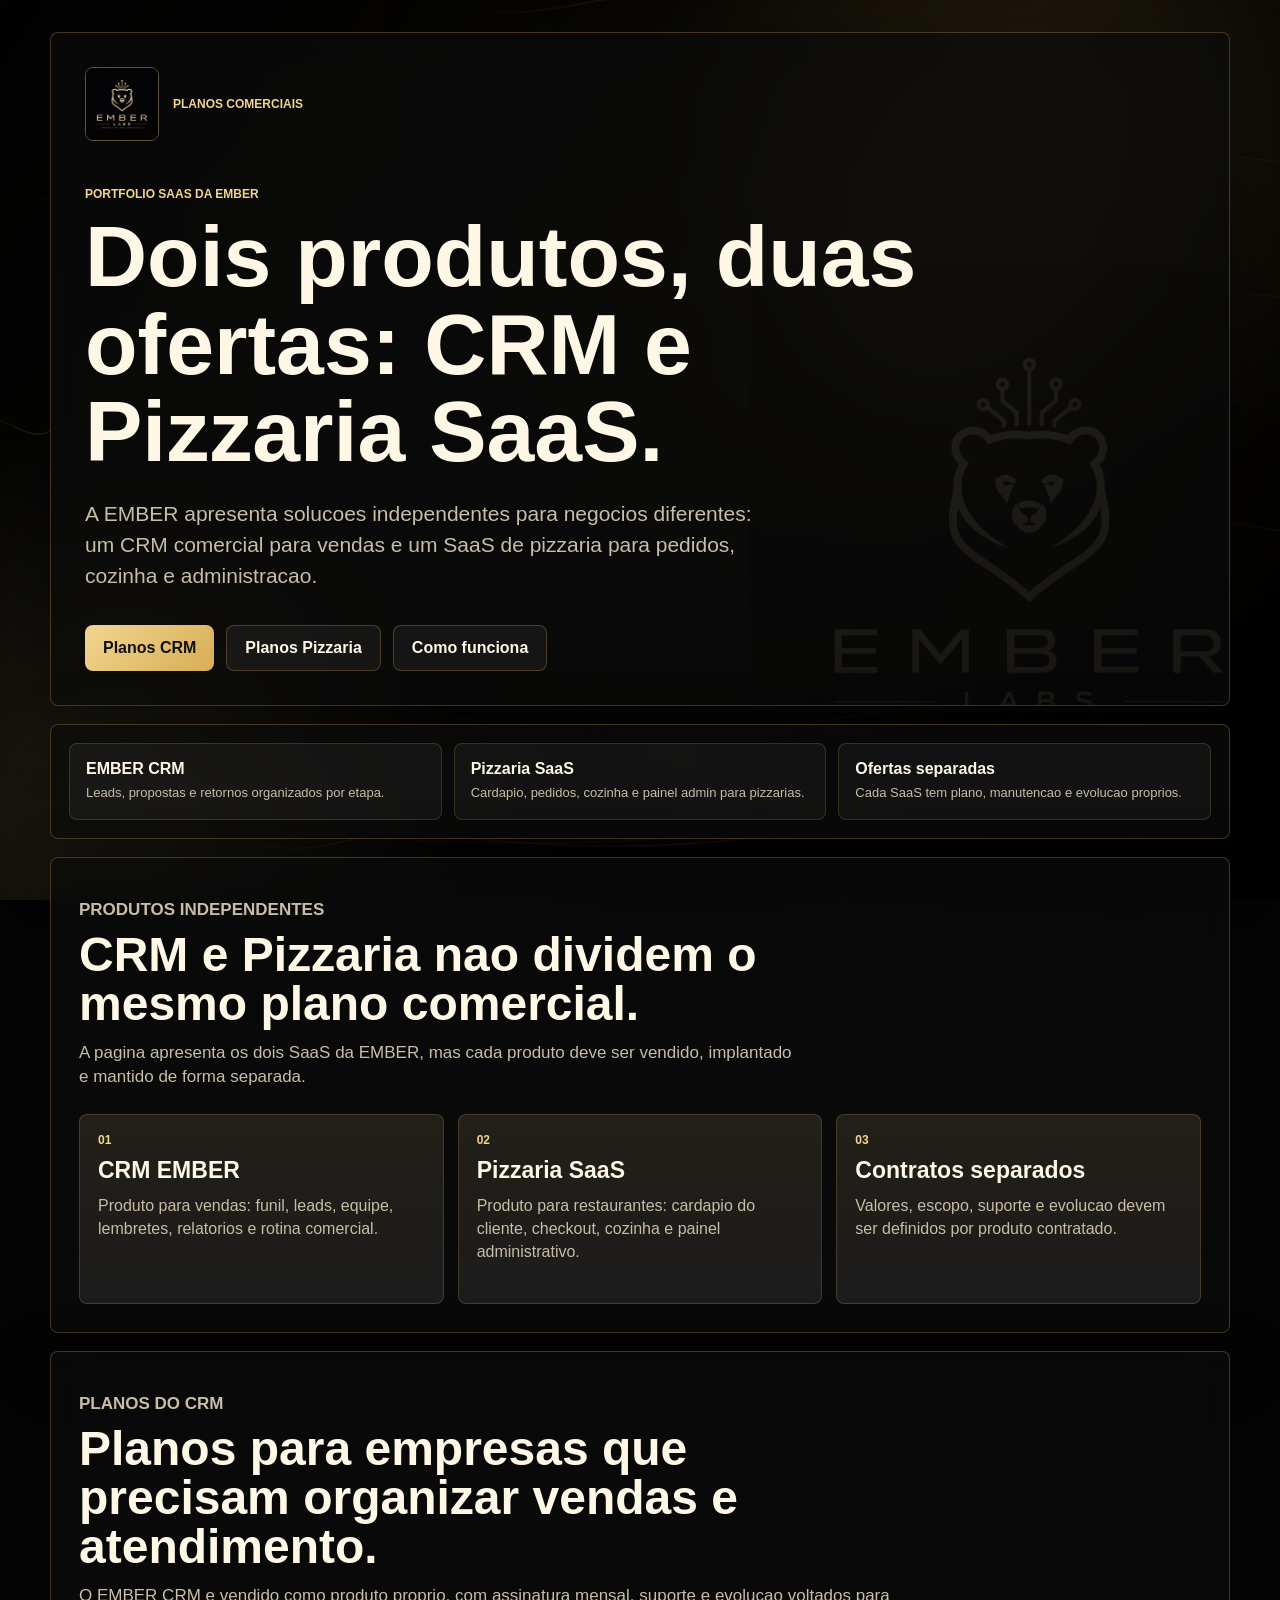
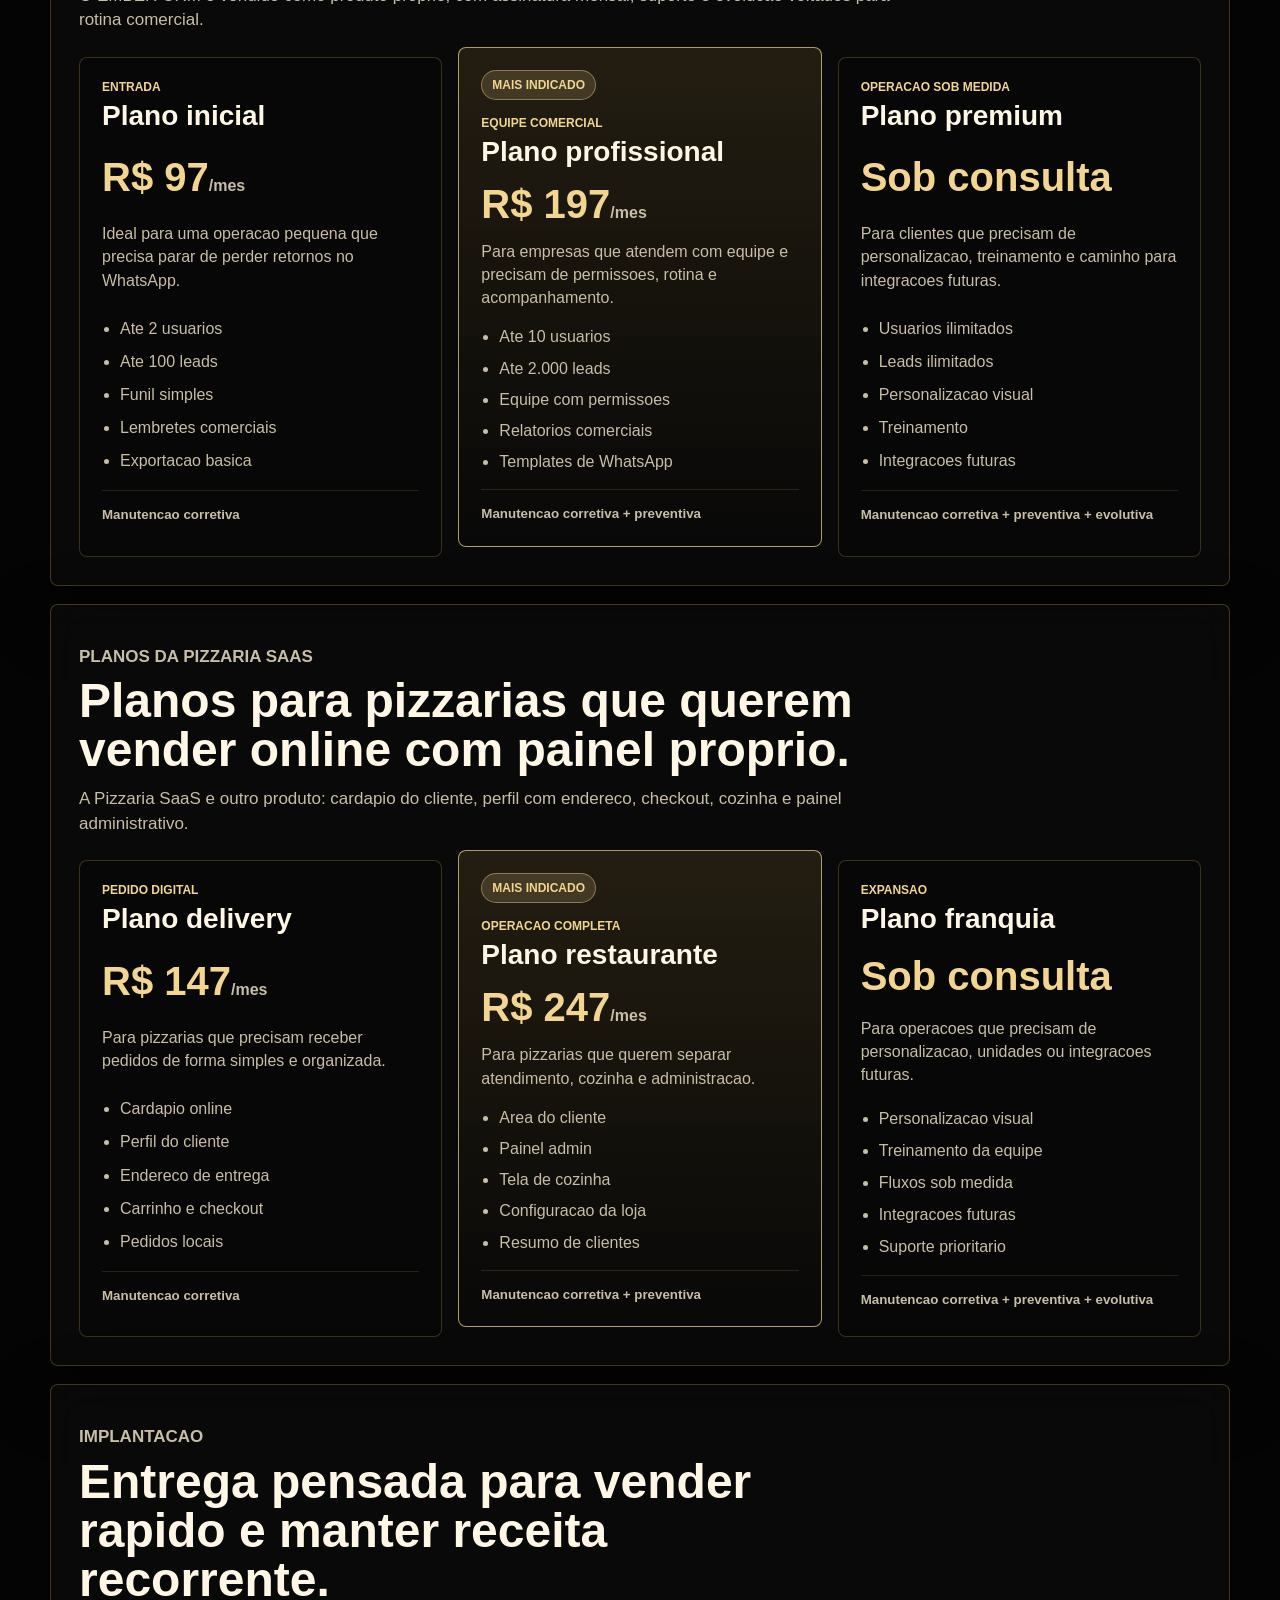
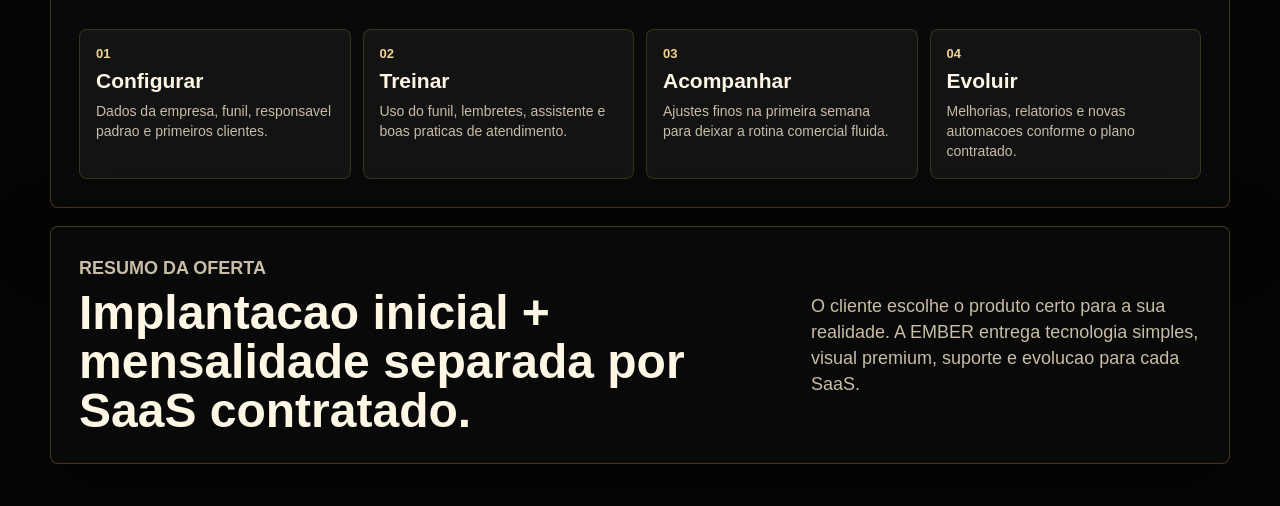
==== planos-comerciais-site/index.html @ 0252751b "Separa planos do CRM e da pizzaria" ====
<!doctype html>
<html lang="pt-BR">

<head>
    <meta charset="utf-8">
    <meta name="viewport" content="width=device-width, initial-scale=1">
    <title>Planos Comerciais | EMBER SaaS</title>
    <link rel="stylesheet" href="css/style.css">
</head>

<body>
    <canvas id="waterCanvas" aria-hidden="true"></canvas>
    <div class="gold-vignette" aria-hidden="true"></div>

    <main class="page-shell">
        <header class="hero">
            <div class="brand-block">
                <img src="assets/ember-labs.png" alt="EMBER Labs" class="brand-logo">
                <span>Planos comerciais</span>
            </div>
            <div class="hero-copy">
                <p class="eyebrow">Portfolio SaaS da EMBER</p>
                <h1>Dois produtos, duas ofertas: CRM e Pizzaria SaaS.</h1>
                <p class="hero-text">A EMBER apresenta solucoes independentes para negocios diferentes: um CRM comercial para vendas e um SaaS de pizzaria para pedidos, cozinha e administracao.</p>
            </div>
            <div class="hero-actions">
                <a href="#planos" class="primary-action">Planos CRM</a>
                <a href="#pizzaria" class="secondary-action">Planos Pizzaria</a>
                <a href="#implantacao" class="secondary-action">Como funciona</a>
            </div>
        </header>

        <section class="value-strip" aria-label="Beneficios principais">
            <div>
                <strong>EMBER CRM</strong>
                <span>Leads, propostas e retornos organizados por etapa.</span>
            </div>
            <div>
                <strong>Pizzaria SaaS</strong>
                <span>Cardapio, pedidos, cozinha e painel admin para pizzarias.</span>
            </div>
            <div>
                <strong>Ofertas separadas</strong>
                <span>Cada SaaS tem plano, manutencao e evolucao proprios.</span>
            </div>
        </section>

        <section class="modules-section" aria-label="Modulos inclusos">
            <div class="section-head compact">
                <p class="eyebrow">Produtos independentes</p>
                <h2>CRM e Pizzaria nao dividem o mesmo plano comercial.</h2>
                <p>A pagina apresenta os dois SaaS da EMBER, mas cada produto deve ser vendido, implantado e mantido de forma separada.</p>
            </div>
            <div class="modules-grid">
                <article>
                    <span>01</span>
                    <strong>CRM EMBER</strong>
                    <p>Produto para vendas: funil, leads, equipe, lembretes, relatorios e rotina comercial.</p>
                </article>
                <article>
                    <span>02</span>
                    <strong>Pizzaria SaaS</strong>
                    <p>Produto para restaurantes: cardapio do cliente, checkout, cozinha e painel administrativo.</p>
                </article>
                <article>
                    <span>03</span>
                    <strong>Contratos separados</strong>
                    <p>Valores, escopo, suporte e evolucao devem ser definidos por produto contratado.</p>
                </article>
            </div>
        </section>

        <section class="plans-section" id="planos">
            <div class="section-head">
                <p class="eyebrow">Planos do CRM</p>
                <h2>Planos para empresas que precisam organizar vendas e atendimento.</h2>
                <p>O EMBER CRM e vendido como produto proprio, com assinatura mensal, suporte e evolucao voltados para rotina comercial.</p>
            </div>

            <div class="plans-grid">
                <article class="plan-card">
                    <div class="plan-top">
                        <span>Entrada</span>
                        <h3>Plano inicial</h3>
                    </div>
                    <strong class="price">R$ 97<span>/mes</span></strong>
                    <p>Ideal para uma operacao pequena que precisa parar de perder retornos no WhatsApp.</p>
                    <ul>
                        <li>Ate 2 usuarios</li>
                        <li>Ate 100 leads</li>
                        <li>Funil simples</li>
                        <li>Lembretes comerciais</li>
                        <li>Exportacao basica</li>
                    </ul>
                    <small>Manutencao corretiva</small>
                </article>

                <article class="plan-card featured">
                    <div class="plan-badge">Mais indicado</div>
                    <div class="plan-top">
                        <span>Equipe comercial</span>
                        <h3>Plano profissional</h3>
                    </div>
                    <strong class="price">R$ 197<span>/mes</span></strong>
                    <p>Para empresas que atendem com equipe e precisam de permissoes, rotina e acompanhamento.</p>
                    <ul>
                        <li>Ate 10 usuarios</li>
                        <li>Ate 2.000 leads</li>
                        <li>Equipe com permissoes</li>
                        <li>Relatorios comerciais</li>
                        <li>Templates de WhatsApp</li>
                    </ul>
                    <small>Manutencao corretiva + preventiva</small>
                </article>

                <article class="plan-card">
                    <div class="plan-top">
                        <span>Operacao sob medida</span>
                        <h3>Plano premium</h3>
                    </div>
                    <strong class="price">Sob consulta</strong>
                    <p>Para clientes que precisam de personalizacao, treinamento e caminho para integracoes futuras.</p>
                    <ul>
                        <li>Usuarios ilimitados</li>
                        <li>Leads ilimitados</li>
                        <li>Personalizacao visual</li>
                        <li>Treinamento</li>
                        <li>Integracoes futuras</li>
                    </ul>
                    <small>Manutencao corretiva + preventiva + evolutiva</small>
                </article>
            </div>
        </section>

        <section class="plans-section product-section" id="pizzaria">
            <div class="section-head">
                <p class="eyebrow">Planos da Pizzaria SaaS</p>
                <h2>Planos para pizzarias que querem vender online com painel proprio.</h2>
                <p>A Pizzaria SaaS e outro produto: cardapio do cliente, perfil com endereco, checkout, cozinha e painel administrativo.</p>
            </div>

            <div class="plans-grid">
                <article class="plan-card">
                    <div class="plan-top">
                        <span>Pedido digital</span>
                        <h3>Plano delivery</h3>
                    </div>
                    <strong class="price">R$ 147<span>/mes</span></strong>
                    <p>Para pizzarias que precisam receber pedidos de forma simples e organizada.</p>
                    <ul>
                        <li>Cardapio online</li>
                        <li>Perfil do cliente</li>
                        <li>Endereco de entrega</li>
                        <li>Carrinho e checkout</li>
                        <li>Pedidos locais</li>
                    </ul>
                    <small>Manutencao corretiva</small>
                </article>

                <article class="plan-card featured">
                    <div class="plan-badge">Mais indicado</div>
                    <div class="plan-top">
                        <span>Operacao completa</span>
                        <h3>Plano restaurante</h3>
                    </div>
                    <strong class="price">R$ 247<span>/mes</span></strong>
                    <p>Para pizzarias que querem separar atendimento, cozinha e administracao.</p>
                    <ul>
                        <li>Area do cliente</li>
                        <li>Painel admin</li>
                        <li>Tela de cozinha</li>
                        <li>Configuracao da loja</li>
                        <li>Resumo de clientes</li>
                    </ul>
                    <small>Manutencao corretiva + preventiva</small>
                </article>

                <article class="plan-card">
                    <div class="plan-top">
                        <span>Expansao</span>
                        <h3>Plano franquia</h3>
                    </div>
                    <strong class="price">Sob consulta</strong>
                    <p>Para operacoes que precisam de personalizacao, unidades ou integracoes futuras.</p>
                    <ul>
                        <li>Personalizacao visual</li>
                        <li>Treinamento da equipe</li>
                        <li>Fluxos sob medida</li>
                        <li>Integracoes futuras</li>
                        <li>Suporte prioritario</li>
                    </ul>
                    <small>Manutencao corretiva + preventiva + evolutiva</small>
                </article>
            </div>
        </section>

        <section class="process-section" id="implantacao">
            <div class="section-head compact">
                <p class="eyebrow">Implantacao</p>
                <h2>Entrega pensada para vender rapido e manter receita recorrente.</h2>
            </div>
            <div class="process-grid">
                <div>
                    <span>01</span>
                    <strong>Configurar</strong>
                    <p>Dados da empresa, funil, responsavel padrao e primeiros clientes.</p>
                </div>
                <div>
                    <span>02</span>
                    <strong>Treinar</strong>
                    <p>Uso do funil, lembretes, assistente e boas praticas de atendimento.</p>
                </div>
                <div>
                    <span>03</span>
                    <strong>Acompanhar</strong>
                    <p>Ajustes finos na primeira semana para deixar a rotina comercial fluida.</p>
                </div>
                <div>
                    <span>04</span>
                    <strong>Evoluir</strong>
                    <p>Melhorias, relatorios e novas automacoes conforme o plano contratado.</p>
                </div>
            </div>
        </section>

        <section class="closing-panel">
            <div>
                <p class="eyebrow">Resumo da oferta</p>
                <h2>Implantacao inicial + mensalidade separada por SaaS contratado.</h2>
            </div>
            <p>O cliente escolhe o produto certo para a sua realidade. A EMBER entrega tecnologia simples, visual premium, suporte e evolucao para cada SaaS.</p>
        </section>
    </main>

    <script src="js/app.js"></script>
</body>

</html>
---- planos-comerciais-site/css/style.css ----
:root {
  --black: #050505;
  --panel: rgba(12, 12, 12, 0.74);
  --panel-strong: rgba(7, 7, 7, 0.88);
  --gold: #d8ad55;
  --gold-soft: #f1d590;
  --gold-dark: #8d682b;
  --text: #fff7e6;
  --muted: #c8bda6;
  --line: rgba(216, 173, 85, 0.28);
  --shadow: 0 24px 70px rgba(0, 0, 0, 0.42);
}

* {
  box-sizing: border-box;
}

html {
  scroll-behavior: smooth;
}

body {
  min-height: 100vh;
  margin: 0;
  font-family: Inter, "Segoe UI", Arial, sans-serif;
  background: var(--black);
  color: var(--text);
  letter-spacing: 0;
  overflow-x: hidden;
}

#waterCanvas,
.gold-vignette {
  position: fixed;
  inset: 0;
  width: 100%;
  height: 100%;
  pointer-events: none;
}

#waterCanvas {
  z-index: 0;
}

.gold-vignette {
  z-index: 1;
  background:
    radial-gradient(circle at 82% 12%, rgba(216, 173, 85, 0.12), transparent 30%),
    radial-gradient(circle at 8% 88%, rgba(241, 213, 144, 0.1), transparent 26%),
    linear-gradient(90deg, rgba(0, 0, 0, 0.18), rgba(0, 0, 0, 0.54));
}

.page-shell {
  position: relative;
  z-index: 2;
  width: min(1180px, calc(100% - 36px));
  margin: 0 auto;
  padding: 32px 0 42px;
}

.hero,
.value-strip,
.modules-section,
.plans-section,
.process-section,
.closing-panel {
  border: 1px solid var(--line);
  border-radius: 8px;
  background: var(--panel);
  box-shadow: var(--shadow);
  backdrop-filter: blur(18px);
}

.hero {
  min-height: 560px;
  padding: 34px;
  display: grid;
  grid-template-rows: auto 1fr auto;
  gap: 34px;
  overflow: hidden;
  position: relative;
}

.hero::after {
  content: "";
  position: absolute;
  right: -80px;
  bottom: -120px;
  width: 560px;
  height: 560px;
  background: url("../assets/ember-labs.png") center / contain no-repeat;
  opacity: 0.08;
  filter: saturate(0.9);
}

.brand-block {
  position: relative;
  z-index: 1;
  display: flex;
  align-items: center;
  gap: 14px;
}

.brand-logo {
  width: 74px;
  height: 74px;
  object-fit: cover;
  border: 1px solid rgba(241, 213, 144, 0.36);
  border-radius: 8px;
}

.brand-block span,
.eyebrow {
  color: var(--gold-soft);
  font-size: 12px;
  font-weight: 800;
  text-transform: uppercase;
}

.hero-copy {
  position: relative;
  z-index: 1;
  align-self: center;
  max-width: 840px;
}

.hero h1,
.section-head h2,
.closing-panel h2 {
  margin: 0;
  font-weight: 900;
  line-height: 1.02;
}

.hero h1 {
  margin-top: 12px;
  font-size: clamp(46px, 7vw, 86px);
}

.hero-text {
  max-width: 680px;
  margin: 22px 0 0;
  color: var(--muted);
  font-size: 21px;
  line-height: 1.48;
}

.hero-actions {
  position: relative;
  z-index: 1;
  display: flex;
  flex-wrap: wrap;
  gap: 12px;
}

.primary-action,
.secondary-action {
  min-height: 46px;
  border-radius: 8px;
  padding: 0 18px;
  display: inline-flex;
  align-items: center;
  justify-content: center;
  text-decoration: none;
  font-weight: 800;
}

.primary-action {
  background: linear-gradient(135deg, var(--gold-soft), var(--gold));
  color: #111;
}

.secondary-action {
  border: 1px solid var(--line);
  color: var(--text);
  background: rgba(255, 255, 255, 0.05);
}

.value-strip {
  margin-top: 18px;
  padding: 18px;
  display: grid;
  grid-template-columns: repeat(3, minmax(0, 1fr));
  gap: 12px;
}

.value-strip div,
.process-grid div {
  border: 1px solid rgba(216, 173, 85, 0.2);
  border-radius: 8px;
  background: rgba(255, 255, 255, 0.045);
  padding: 16px;
}

.value-strip strong,
.value-strip span,
.plan-card span,
.plan-card small,
.process-grid span,
.process-grid strong {
  display: block;
}

.value-strip span,
.section-head p,
.plan-card p,
.plan-card li,
.plan-card small,
.process-grid p,
.closing-panel p {
  color: var(--muted);
  line-height: 1.45;
}

.value-strip span {
  margin-top: 6px;
  font-size: 13px;
}

.modules-section,
.plans-section,
.process-section,
.closing-panel {
  margin-top: 18px;
  padding: 28px;
}

.section-head {
  max-width: 820px;
  margin-bottom: 24px;
}

.section-head.compact {
  max-width: 720px;
}

.section-head h2,
.closing-panel h2 {
  margin-top: 8px;
  font-size: clamp(32px, 4vw, 48px);
}

.section-head p {
  margin: 12px 0 0;
  font-size: 17px;
}

.plans-grid {
  display: grid;
  grid-template-columns: repeat(3, minmax(0, 1fr));
  gap: 16px;
  align-items: stretch;
}

.modules-grid {
  display: grid;
  grid-template-columns: repeat(3, minmax(0, 1fr));
  gap: 14px;
}

.modules-grid article {
  border: 1px solid rgba(216, 173, 85, 0.22);
  border-radius: 8px;
  background:
    linear-gradient(180deg, rgba(216, 173, 85, 0.08), rgba(255, 255, 255, 0.035)),
    rgba(255, 255, 255, 0.045);
  min-height: 190px;
  padding: 18px;
}

.modules-grid span,
.modules-grid strong {
  display: block;
}

.modules-grid span {
  color: var(--gold-soft);
  font-size: 12px;
  font-weight: 900;
}

.modules-grid strong {
  margin-top: 10px;
  font-size: 23px;
}

.modules-grid p {
  color: var(--muted);
  line-height: 1.45;
  margin: 10px 0 0;
}

.plan-card {
  position: relative;
  border: 1px solid rgba(216, 173, 85, 0.25);
  border-radius: 8px;
  background: var(--panel-strong);
  padding: 22px;
  display: grid;
  gap: 16px;
}

.plan-card.featured {
  border-color: rgba(241, 213, 144, 0.7);
  background:
    linear-gradient(180deg, rgba(216, 173, 85, 0.14), rgba(8, 8, 8, 0.9)),
    var(--panel-strong);
  transform: translateY(-10px);
}

.plan-badge {
  width: fit-content;
  border-radius: 999px;
  background: rgba(241, 213, 144, 0.16);
  color: var(--gold-soft);
  border: 1px solid rgba(241, 213, 144, 0.42);
  padding: 7px 10px;
  font-size: 12px;
  font-weight: 900;
  text-transform: uppercase;
}

.plan-top span {
  color: var(--gold-soft);
  font-size: 12px;
  font-weight: 800;
  text-transform: uppercase;
}

.plan-card h3 {
  margin: 6px 0 0;
  font-size: 28px;
}

.price {
  color: var(--gold-soft);
  font-size: 40px;
  line-height: 1;
}

.price span {
  display: inline;
  color: var(--muted);
  font-size: 16px;
}

.plan-card p,
.plan-card ul {
  margin: 0;
}

.plan-card ul {
  padding-left: 18px;
  display: grid;
  gap: 8px;
}

.plan-card small {
  border-top: 1px solid rgba(216, 173, 85, 0.16);
  padding-top: 14px;
  font-weight: 800;
}

.process-grid {
  display: grid;
  grid-template-columns: repeat(4, minmax(0, 1fr));
  gap: 12px;
}

.process-grid span {
  color: var(--gold-soft);
  font-size: 13px;
  font-weight: 900;
}

.process-grid strong {
  margin-top: 8px;
  font-size: 21px;
}

.process-grid p {
  margin: 8px 0 0;
  font-size: 14px;
}

.closing-panel {
  display: grid;
  grid-template-columns: minmax(0, 1fr) 390px;
  gap: 24px;
  align-items: center;
}

.closing-panel p {
  margin: 0;
  font-size: 18px;
}

@media (max-width: 920px) {
  .value-strip,
  .modules-grid,
  .plans-grid,
  .process-grid,
  .closing-panel {
    grid-template-columns: 1fr;
  }

  .plan-card.featured {
    transform: none;
  }
}

@media (max-width: 620px) {
  .page-shell {
    width: min(100% - 24px, 1180px);
    padding-top: 18px;
  }

  .hero,
  .modules-section,
  .plans-section,
  .process-section,
  .closing-panel {
    padding: 18px;
  }

  .hero {
    min-height: auto;
  }

  .brand-logo {
    width: 58px;
    height: 58px;
  }

  .hero-text {
    font-size: 17px;
  }

  .hero-actions,
  .primary-action,
  .secondary-action {
    width: 100%;
  }
}
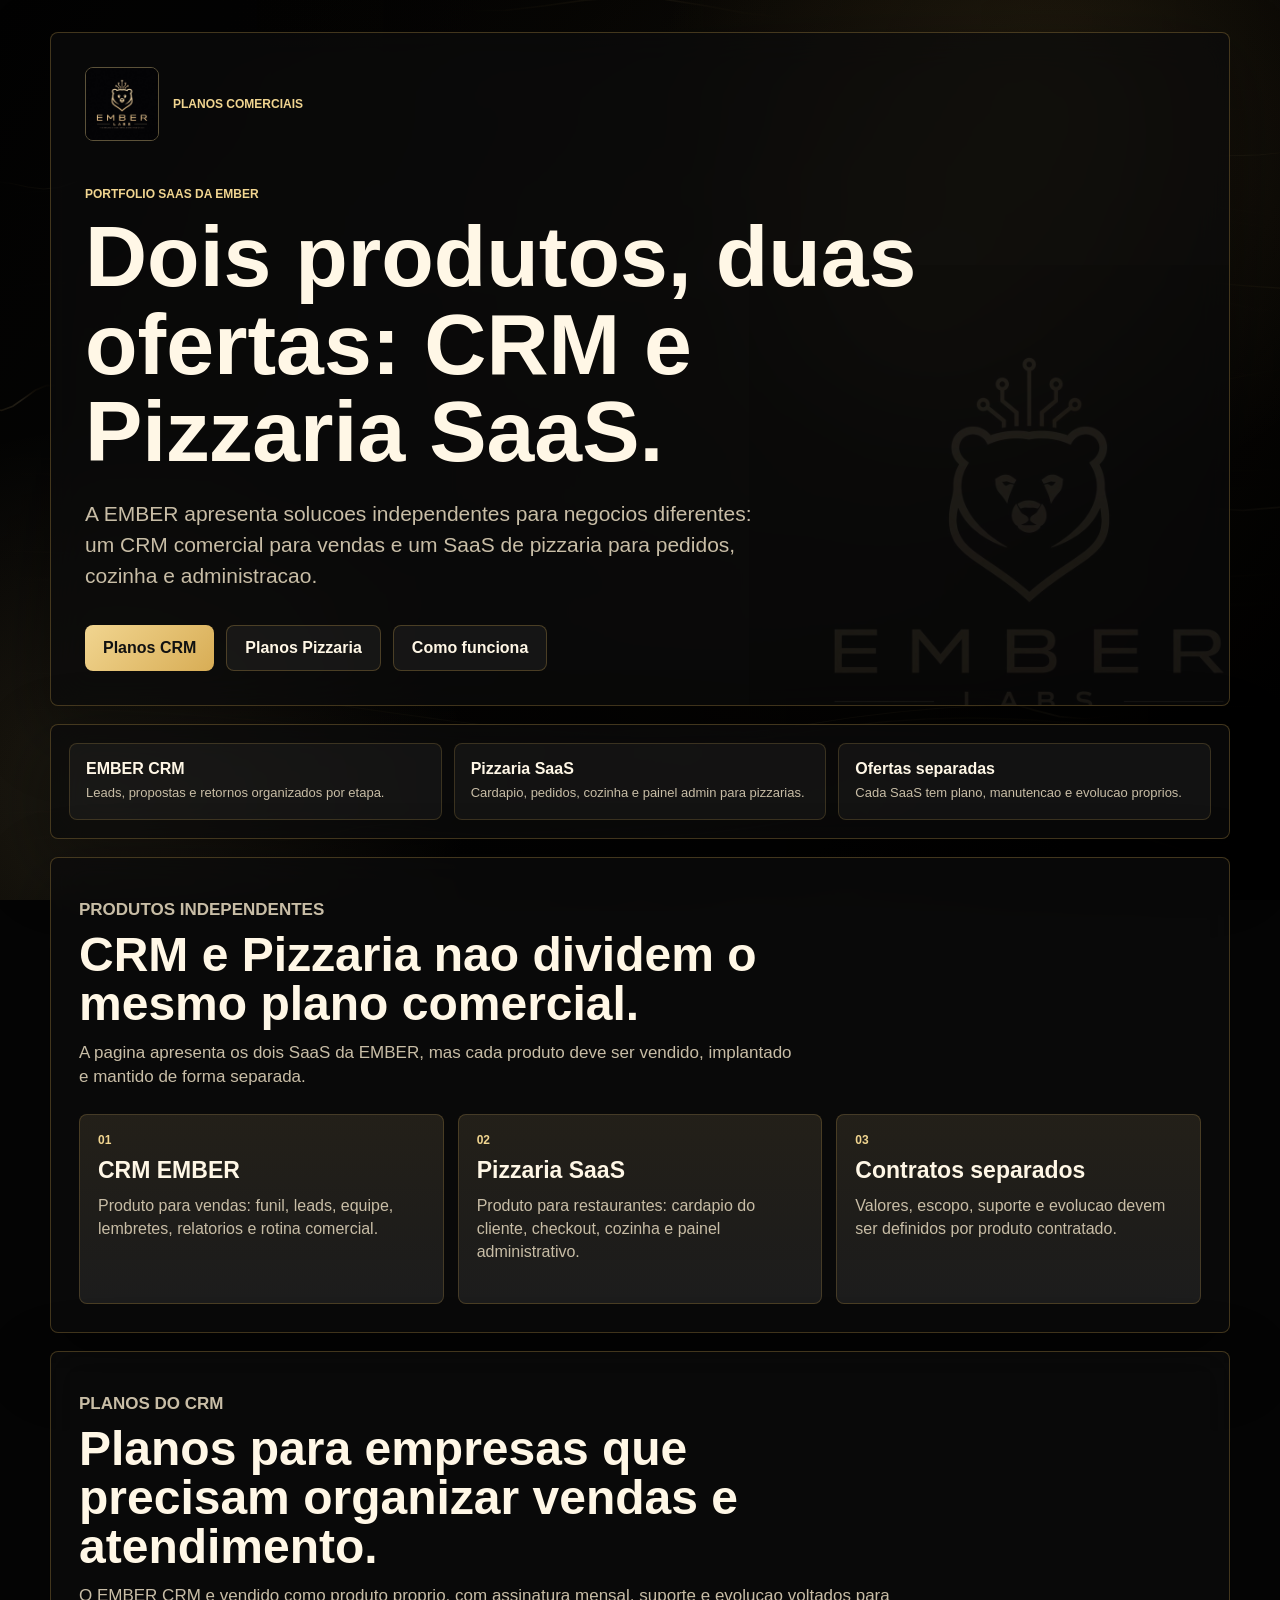
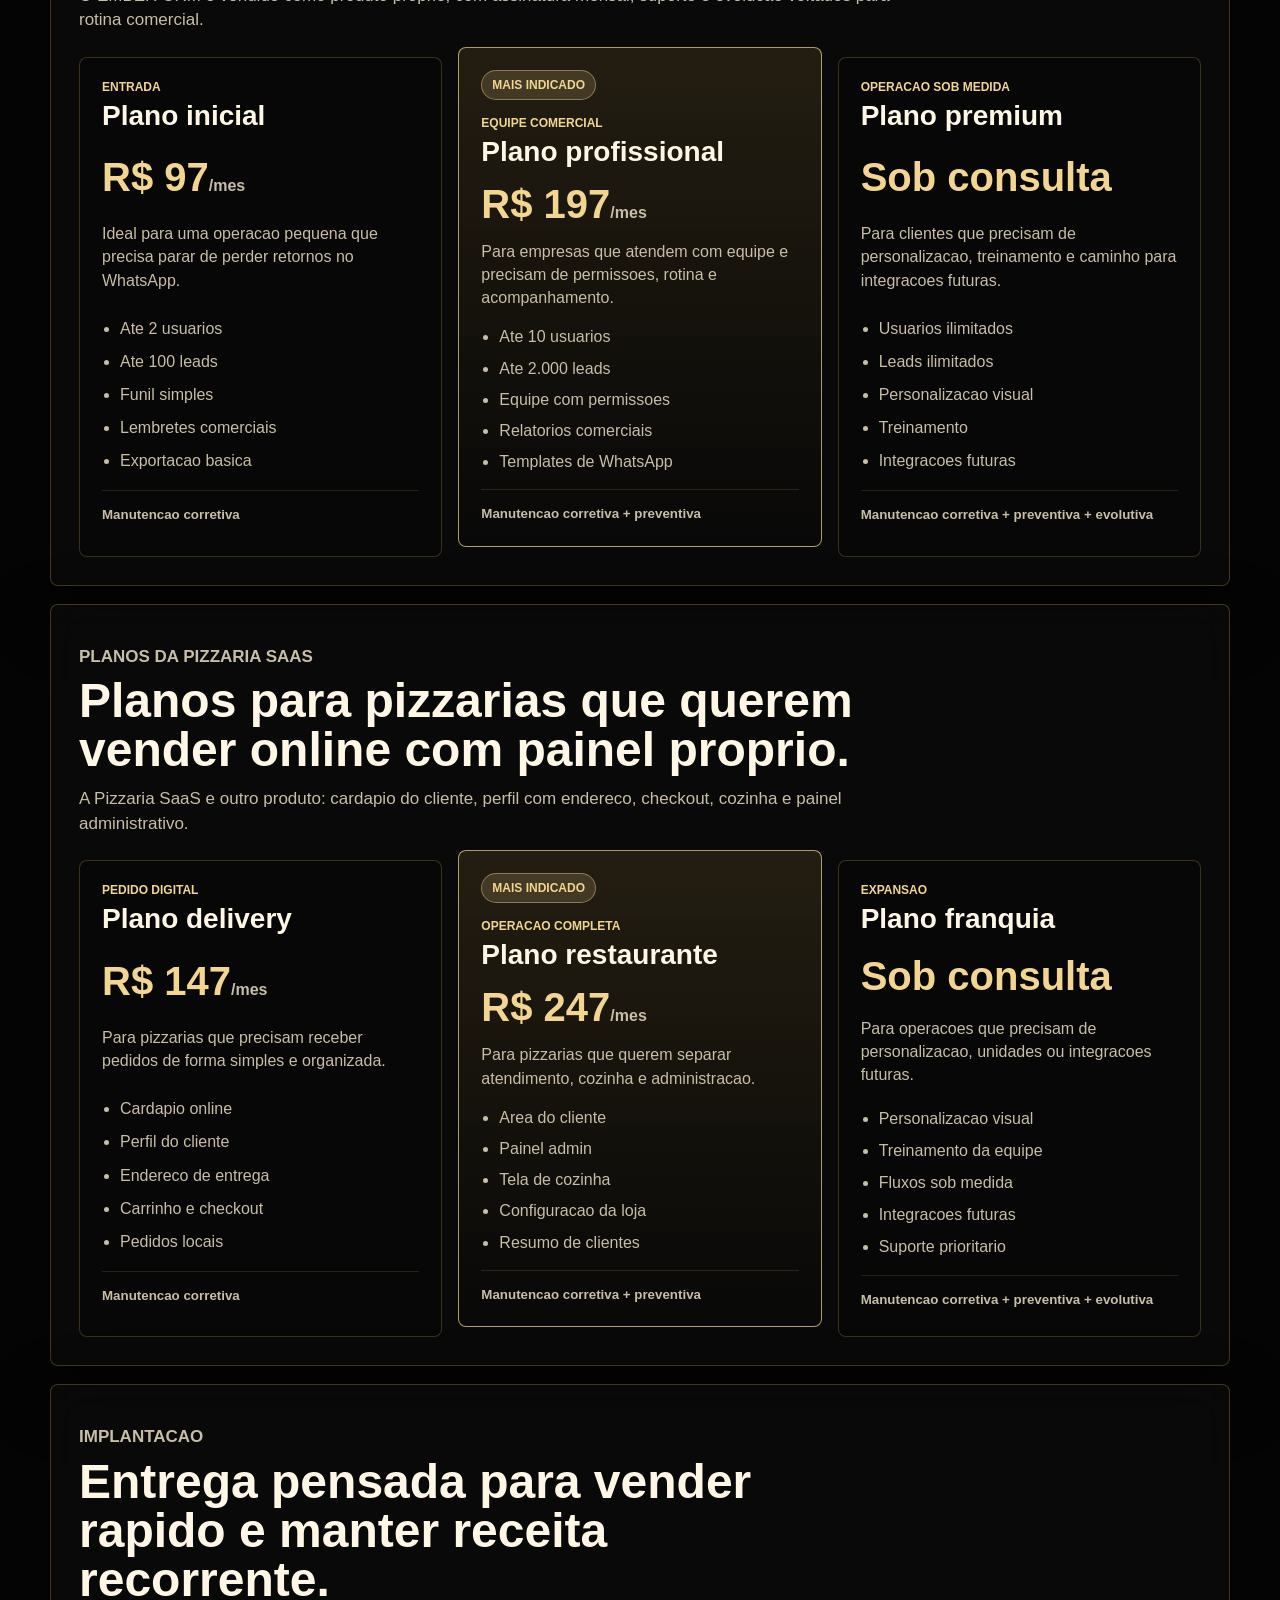
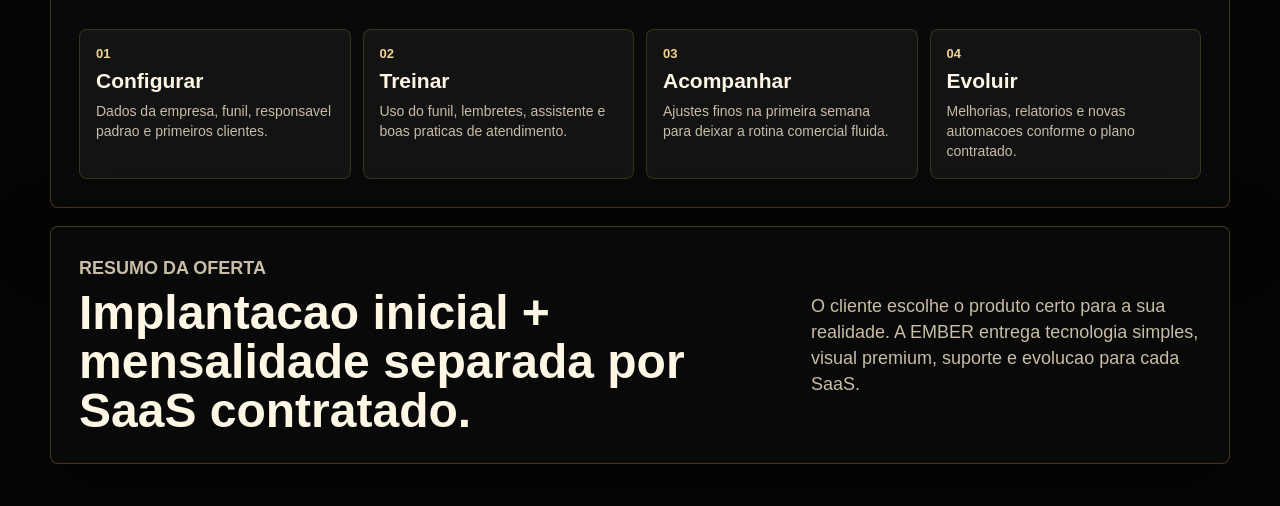
==== commit b1677ada: "Forca atualizacao dos planos comerciais" ====
--- a/planos-comerciais-site/index.html
+++ b/planos-comerciais-site/index.html
@@ -4,8 +4,11 @@
 <head>
     <meta charset="utf-8">
     <meta name="viewport" content="width=device-width, initial-scale=1">
+    <meta http-equiv="Cache-Control" content="no-cache, no-store, must-revalidate">
+    <meta http-equiv="Pragma" content="no-cache">
+    <meta http-equiv="Expires" content="0">
     <title>Planos Comerciais | EMBER SaaS</title>
-    <link rel="stylesheet" href="css/style.css">
+    <link rel="stylesheet" href="css/style.css?v=0252751">
 </head>
 
 <body>
@@ -232,7 +235,7 @@
         </section>
     </main>
 
-    <script src="js/app.js"></script>
+    <script src="js/app.js?v=0252751"></script>
 </body>
 
 </html>
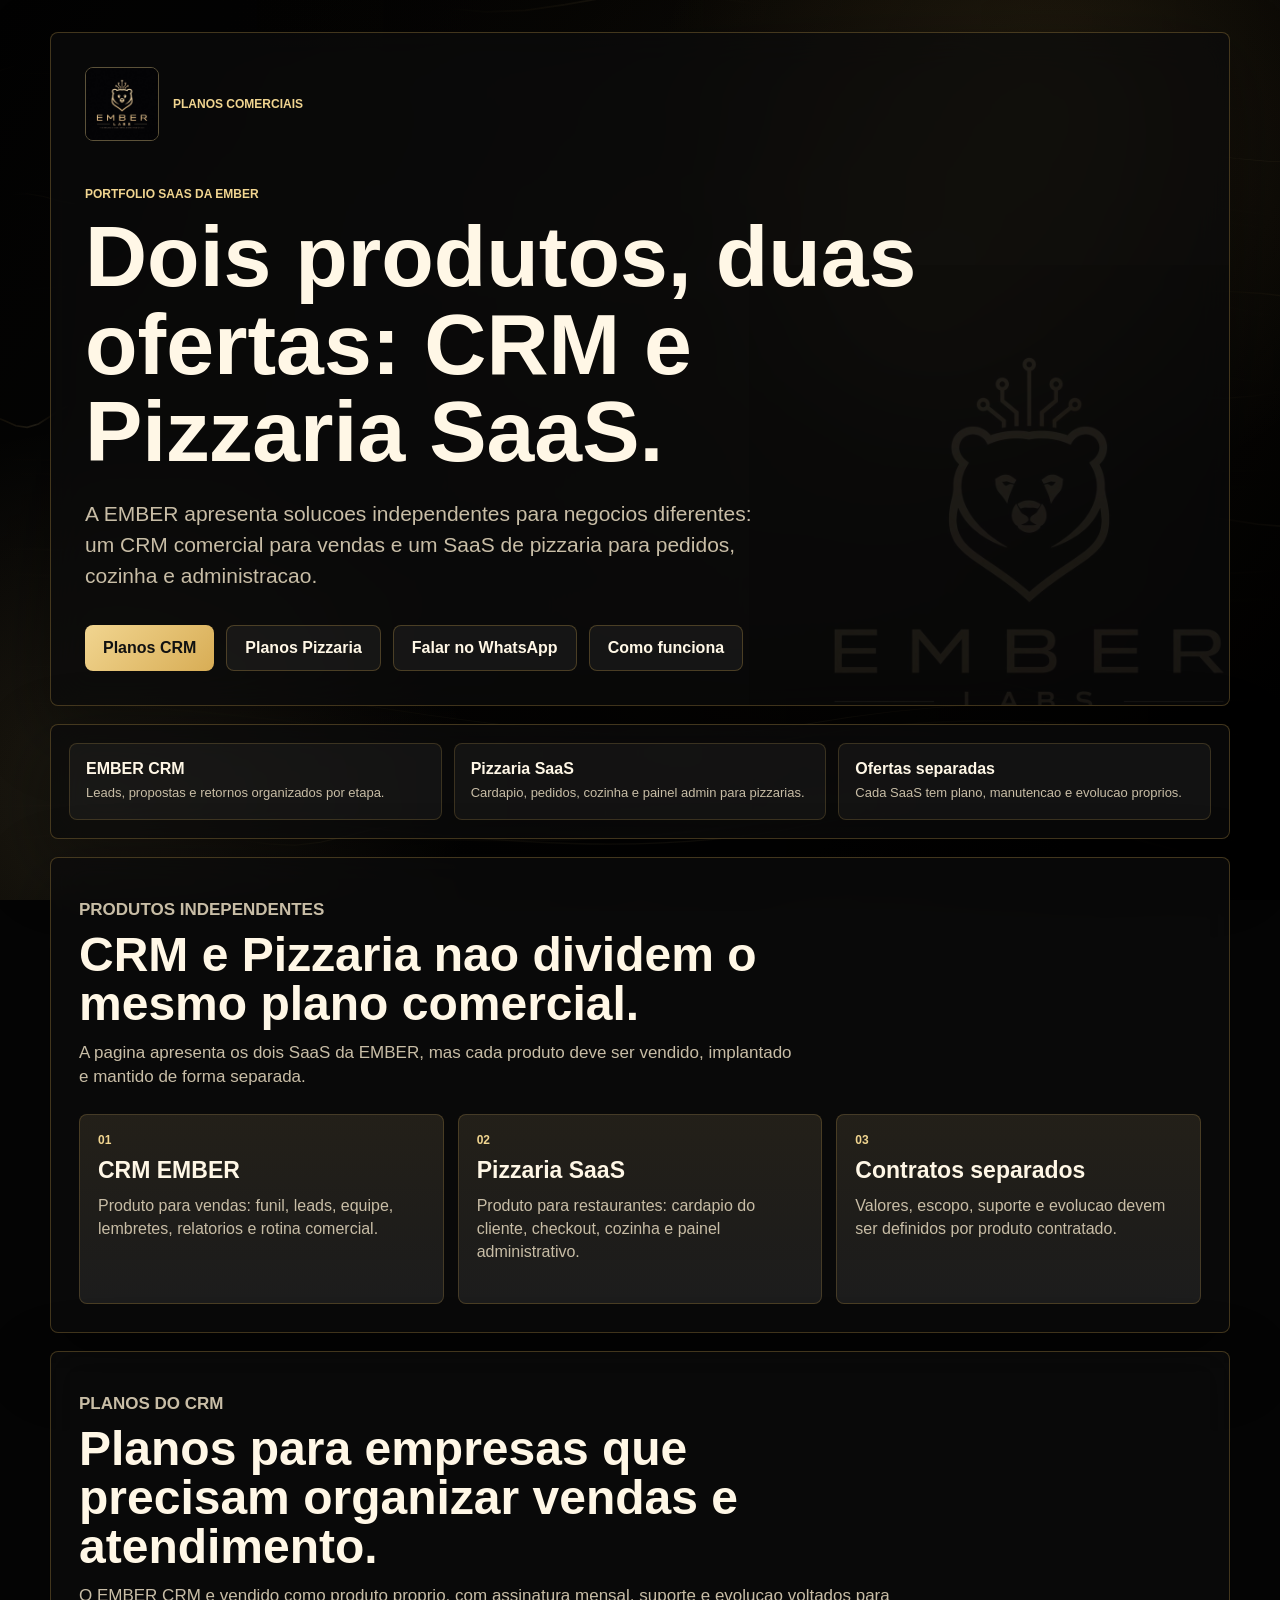
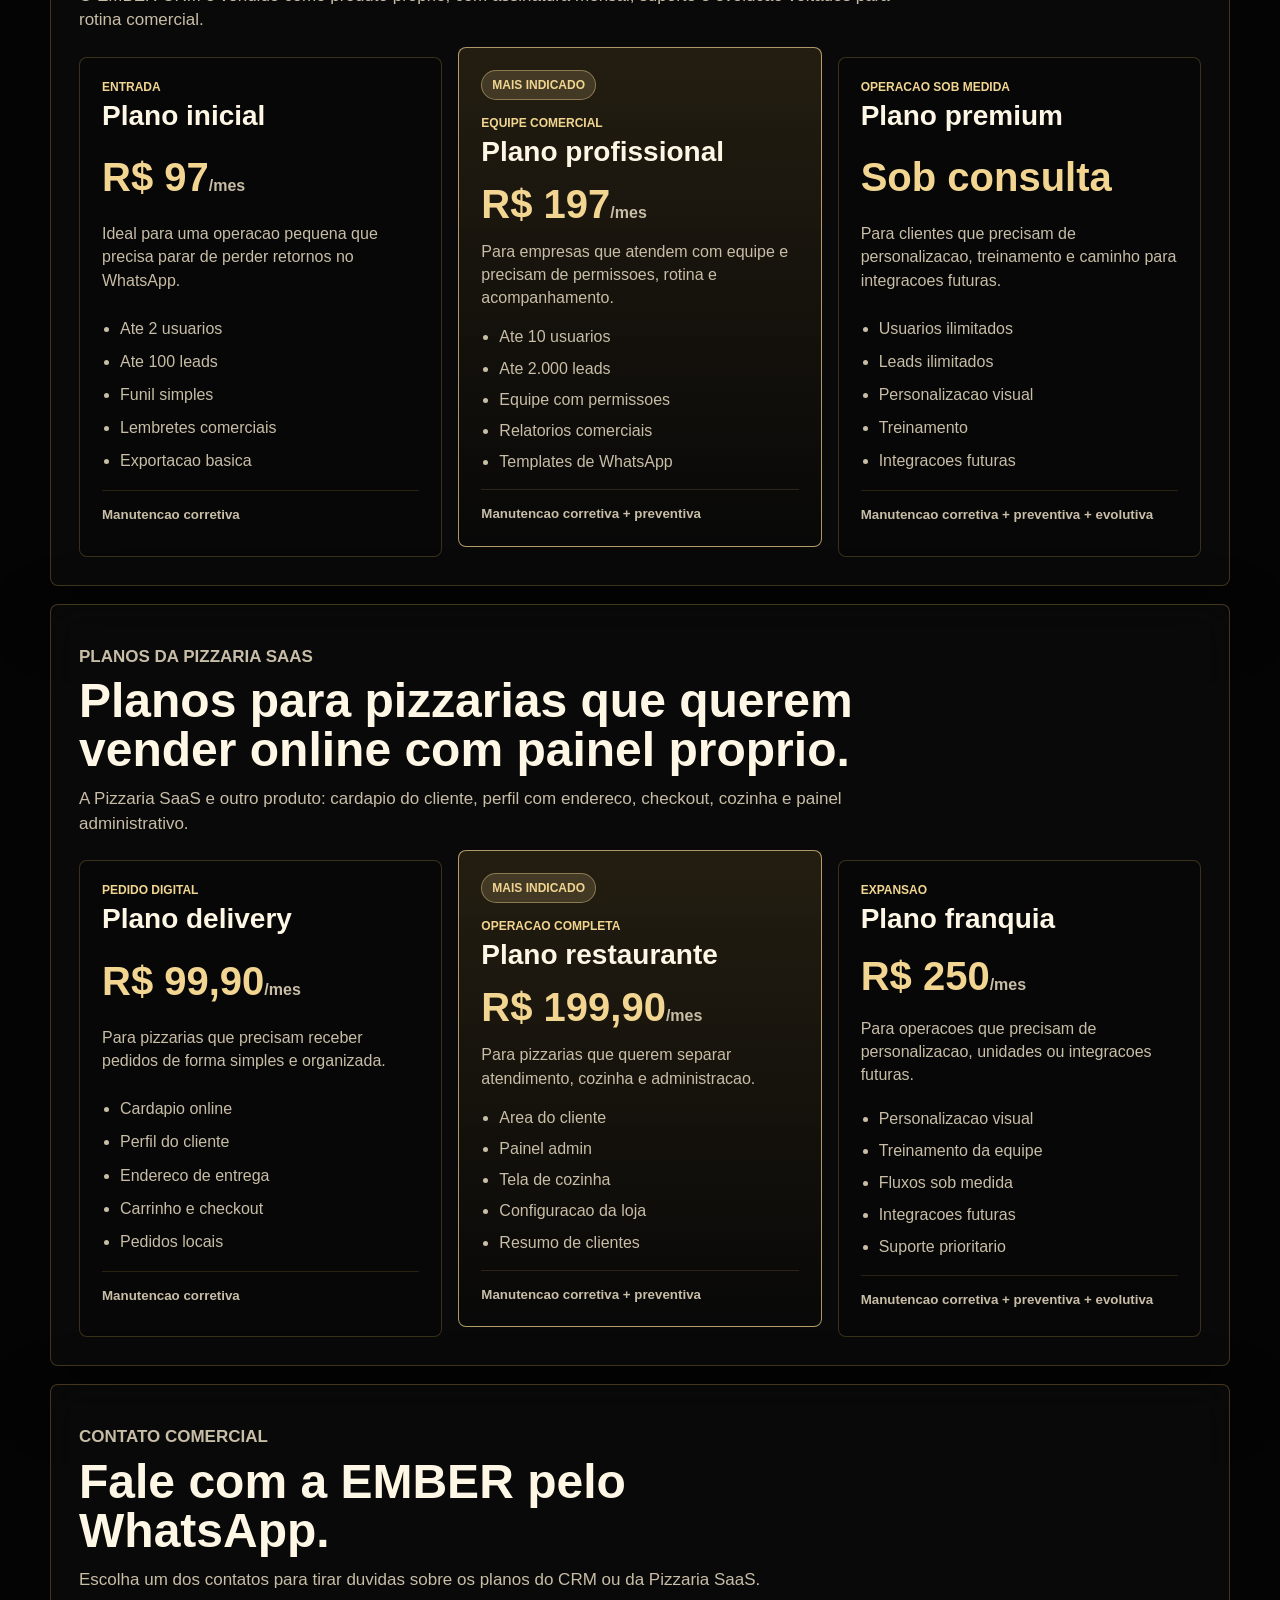
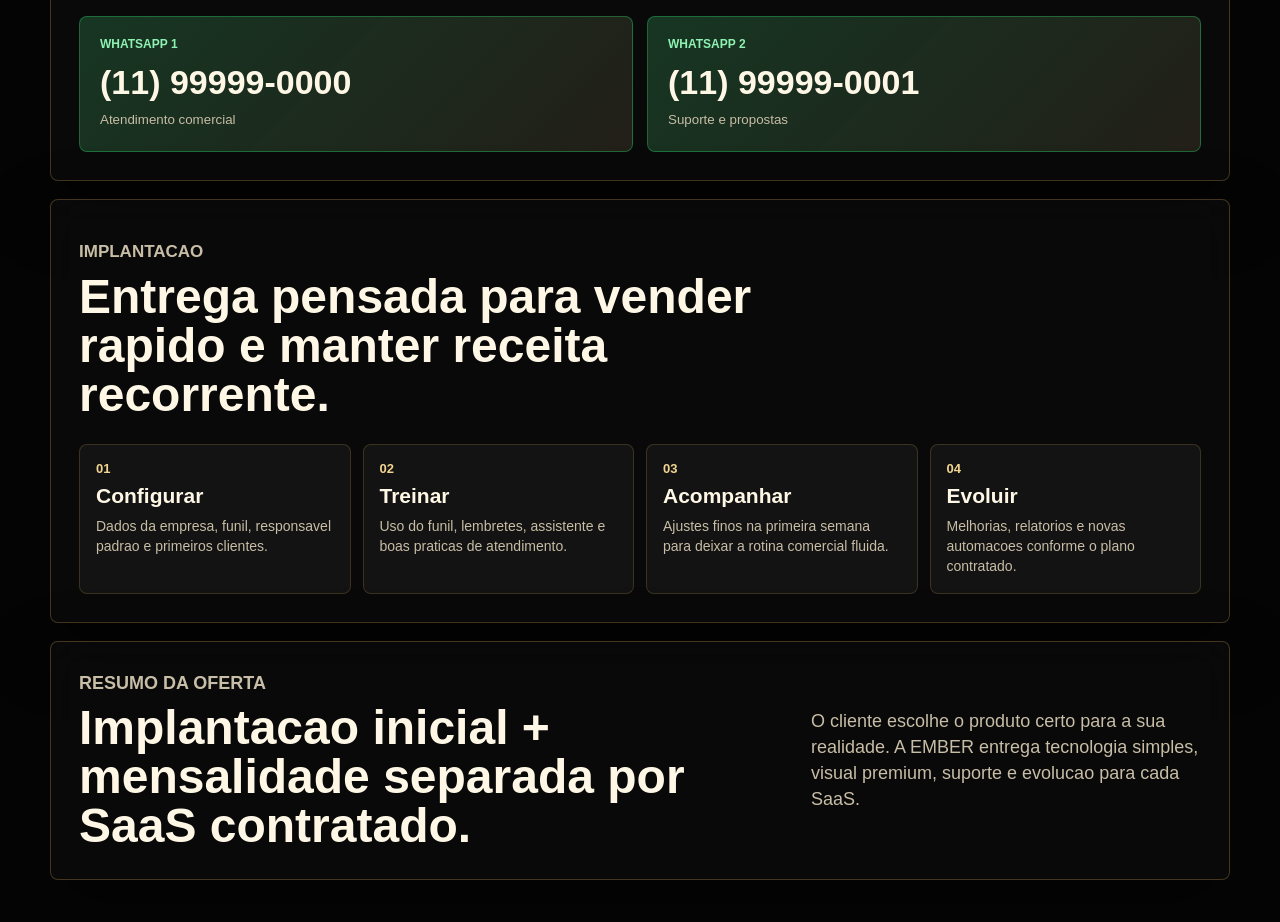
==== commit b5666661: "Organiza entrada publica dos planos comerciais" ====
--- a/planos-comerciais-site/index.html
+++ b/planos-comerciais-site/index.html
@@ -29,6 +29,7 @@
             <div class="hero-actions">
                 <a href="#planos" class="primary-action">Planos CRM</a>
                 <a href="#pizzaria" class="secondary-action">Planos Pizzaria</a>
+                <a href="#contato" class="secondary-action">Falar no WhatsApp</a>
                 <a href="#implantacao" class="secondary-action">Como funciona</a>
             </div>
         </header>
@@ -148,7 +149,7 @@
                         <span>Pedido digital</span>
                         <h3>Plano delivery</h3>
                     </div>
-                    <strong class="price">R$ 147<span>/mes</span></strong>
+                    <strong class="price">R$ 99,90<span>/mes</span></strong>
                     <p>Para pizzarias que precisam receber pedidos de forma simples e organizada.</p>
                     <ul>
                         <li>Cardapio online</li>
@@ -166,7 +167,7 @@
                         <span>Operacao completa</span>
                         <h3>Plano restaurante</h3>
                     </div>
-                    <strong class="price">R$ 247<span>/mes</span></strong>
+                    <strong class="price">R$ 199,90<span>/mes</span></strong>
                     <p>Para pizzarias que querem separar atendimento, cozinha e administracao.</p>
                     <ul>
                         <li>Area do cliente</li>
@@ -183,7 +184,7 @@
                         <span>Expansao</span>
                         <h3>Plano franquia</h3>
                     </div>
-                    <strong class="price">Sob consulta</strong>
+                    <strong class="price">R$ 250<span>/mes</span></strong>
                     <p>Para operacoes que precisam de personalizacao, unidades ou integracoes futuras.</p>
                     <ul>
                         <li>Personalizacao visual</li>
@@ -197,6 +198,26 @@
             </div>
         </section>
 
+        <section class="contact-section" id="contato">
+            <div class="section-head compact">
+                <p class="eyebrow">Contato comercial</p>
+                <h2>Fale com a EMBER pelo WhatsApp.</h2>
+                <p>Escolha um dos contatos para tirar duvidas sobre os planos do CRM ou da Pizzaria SaaS.</p>
+            </div>
+            <div class="whatsapp-grid">
+                <a class="whatsapp-card" href="https://wa.me/5511999990000?text=Ola%2C%20quero%20saber%20mais%20sobre%20os%20planos%20da%20EMBER." target="_blank" rel="noopener">
+                    <span>WhatsApp 1</span>
+                    <strong>(11) 99999-0000</strong>
+                    <small>Atendimento comercial</small>
+                </a>
+                <a class="whatsapp-card" href="https://wa.me/5511999990001?text=Ola%2C%20quero%20saber%20mais%20sobre%20CRM%20e%20Pizzaria%20SaaS." target="_blank" rel="noopener">
+                    <span>WhatsApp 2</span>
+                    <strong>(11) 99999-0001</strong>
+                    <small>Suporte e propostas</small>
+                </a>
+            </div>
+        </section>
+
         <section class="process-section" id="implantacao">
             <div class="section-head compact">
                 <p class="eyebrow">Implantacao</p>
--- a/planos-comerciais-site/css/style.css
+++ b/planos-comerciais-site/css/style.css
@@ -62,6 +62,7 @@
 .value-strip,
 .modules-section,
 .plans-section,
+.contact-section,
 .process-section,
 .closing-panel {
   border: 1px solid var(--line);
@@ -219,6 +220,7 @@
 
 .modules-section,
 .plans-section,
+.contact-section,
 .process-section,
 .closing-panel {
   margin-top: 18px;
@@ -256,6 +258,54 @@
   display: grid;
   grid-template-columns: repeat(3, minmax(0, 1fr));
   gap: 14px;
+}
+
+.whatsapp-grid {
+  display: grid;
+  grid-template-columns: repeat(2, minmax(0, 1fr));
+  gap: 14px;
+}
+
+.whatsapp-card {
+  border: 1px solid rgba(37, 211, 102, 0.38);
+  border-radius: 8px;
+  background:
+    linear-gradient(135deg, rgba(37, 211, 102, 0.18), rgba(216, 173, 85, 0.08)),
+    rgba(255, 255, 255, 0.045);
+  color: var(--text);
+  display: block;
+  min-height: 136px;
+  padding: 20px;
+  text-decoration: none;
+  transition: transform .2s ease, border-color .2s ease, background .2s ease;
+}
+
+.whatsapp-card:hover {
+  border-color: rgba(37, 211, 102, 0.76);
+  transform: translateY(-2px);
+}
+
+.whatsapp-card span,
+.whatsapp-card strong,
+.whatsapp-card small {
+  display: block;
+}
+
+.whatsapp-card span {
+  color: #8ef2b2;
+  font-size: 12px;
+  font-weight: 900;
+  text-transform: uppercase;
+}
+
+.whatsapp-card strong {
+  margin-top: 12px;
+  font-size: clamp(24px, 3vw, 34px);
+}
+
+.whatsapp-card small {
+  color: var(--muted);
+  margin-top: 10px;
 }
 
 .modules-grid article {
@@ -398,6 +448,7 @@
 @media (max-width: 920px) {
   .value-strip,
   .modules-grid,
+  .whatsapp-grid,
   .plans-grid,
   .process-grid,
   .closing-panel {
@@ -418,6 +469,7 @@
   .hero,
   .modules-section,
   .plans-section,
+  .contact-section,
   .process-section,
   .closing-panel {
     padding: 18px;
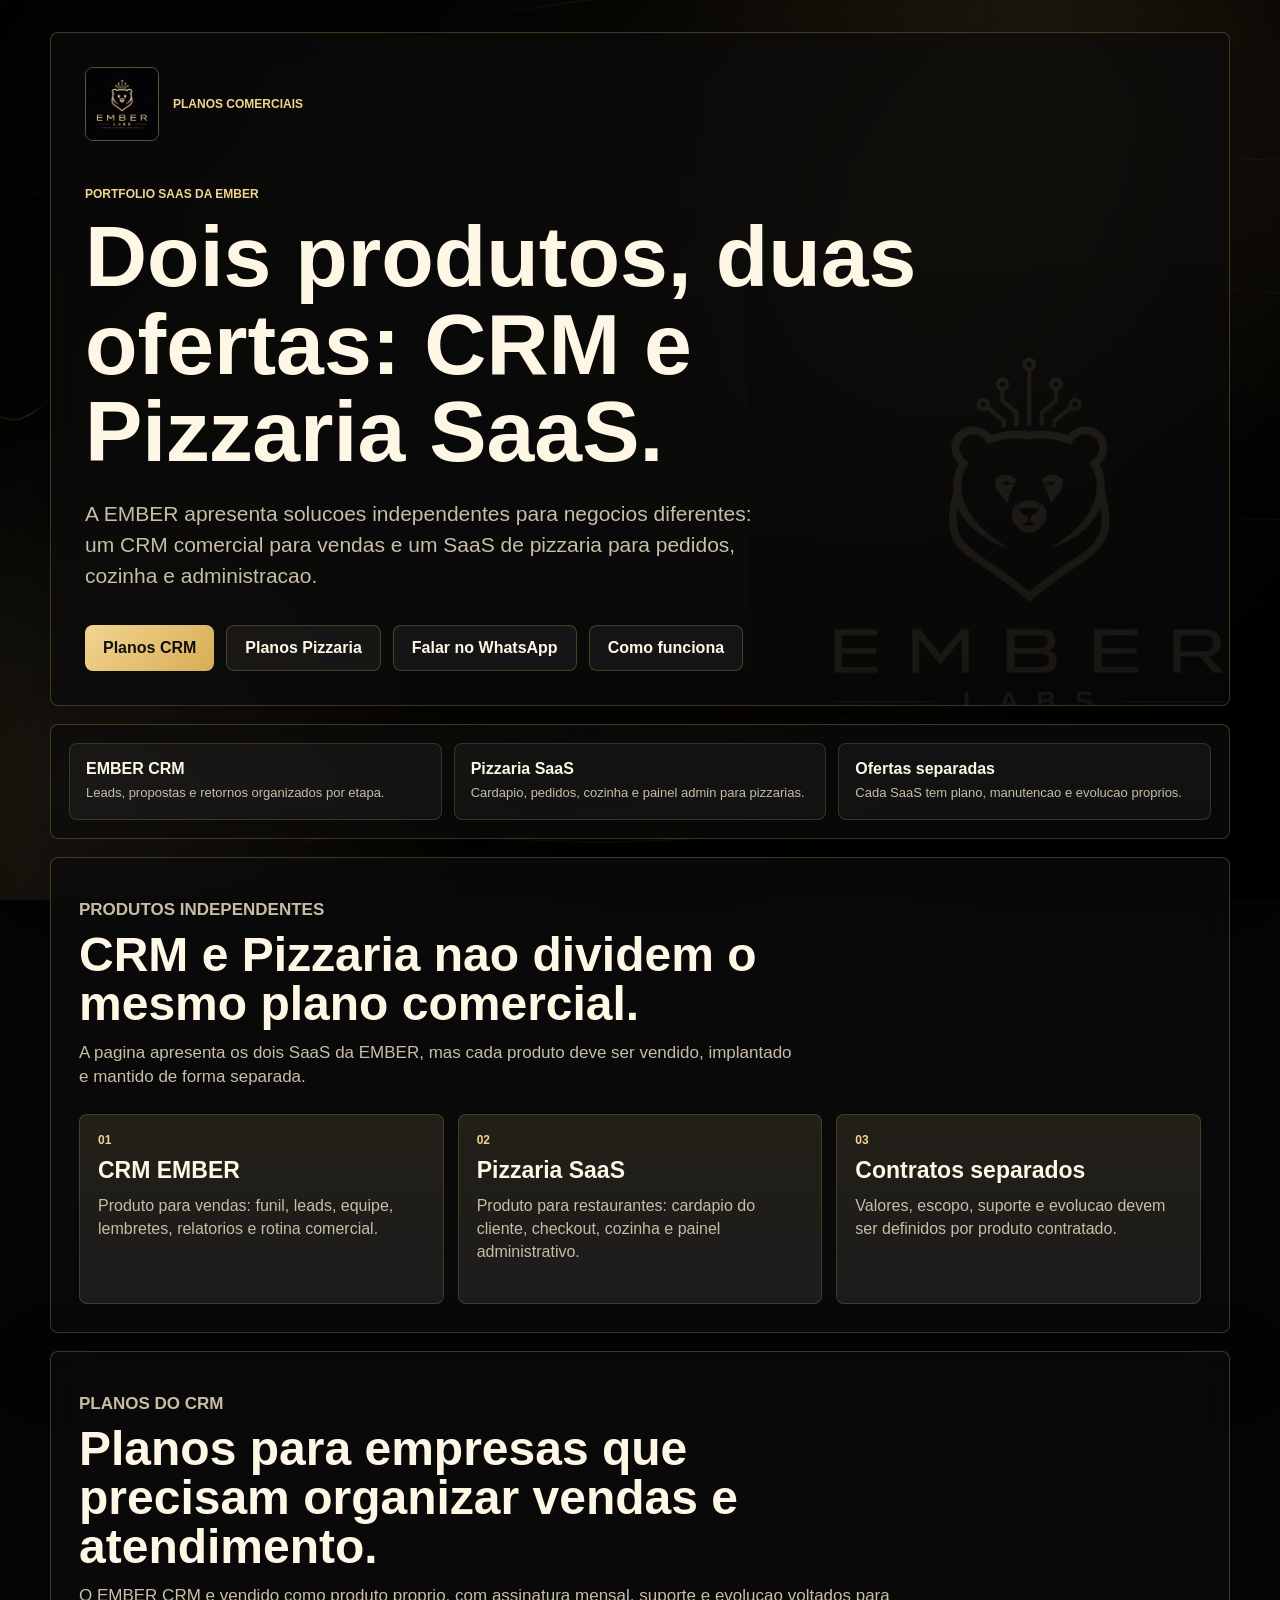
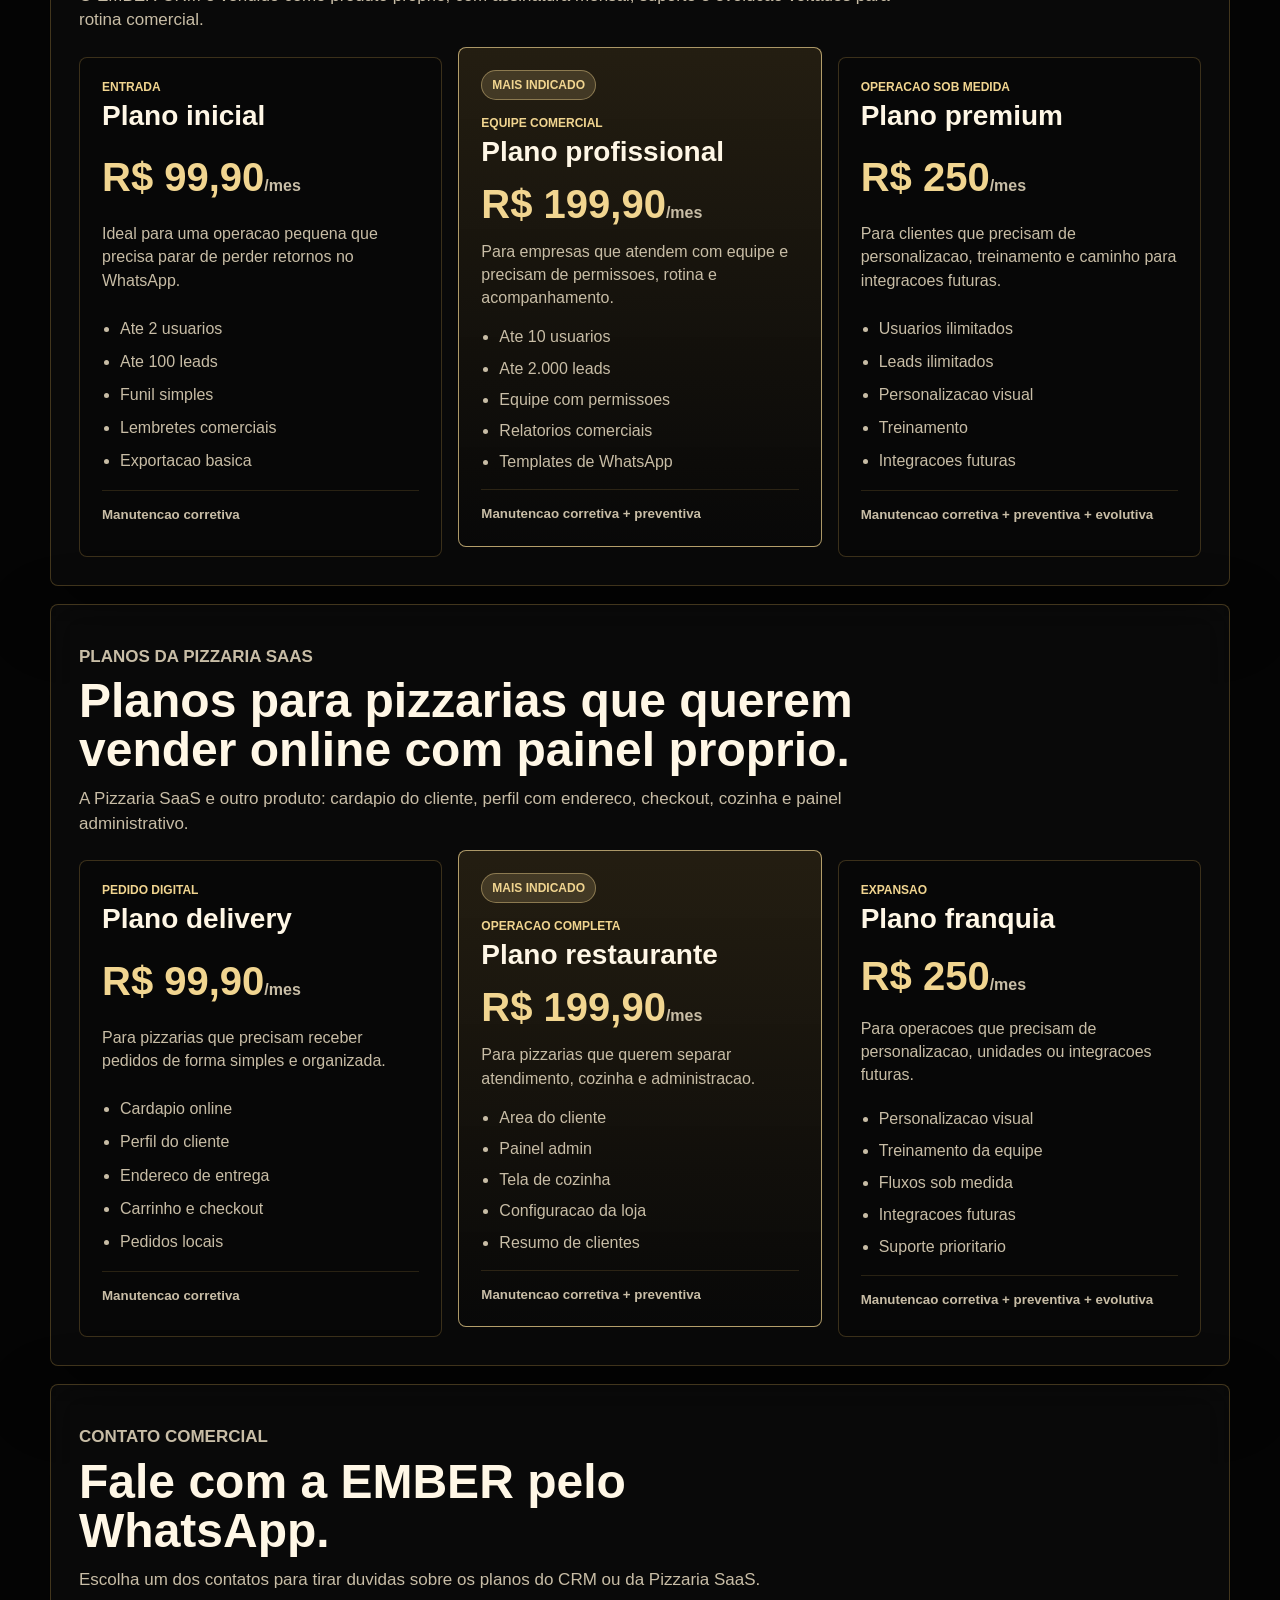
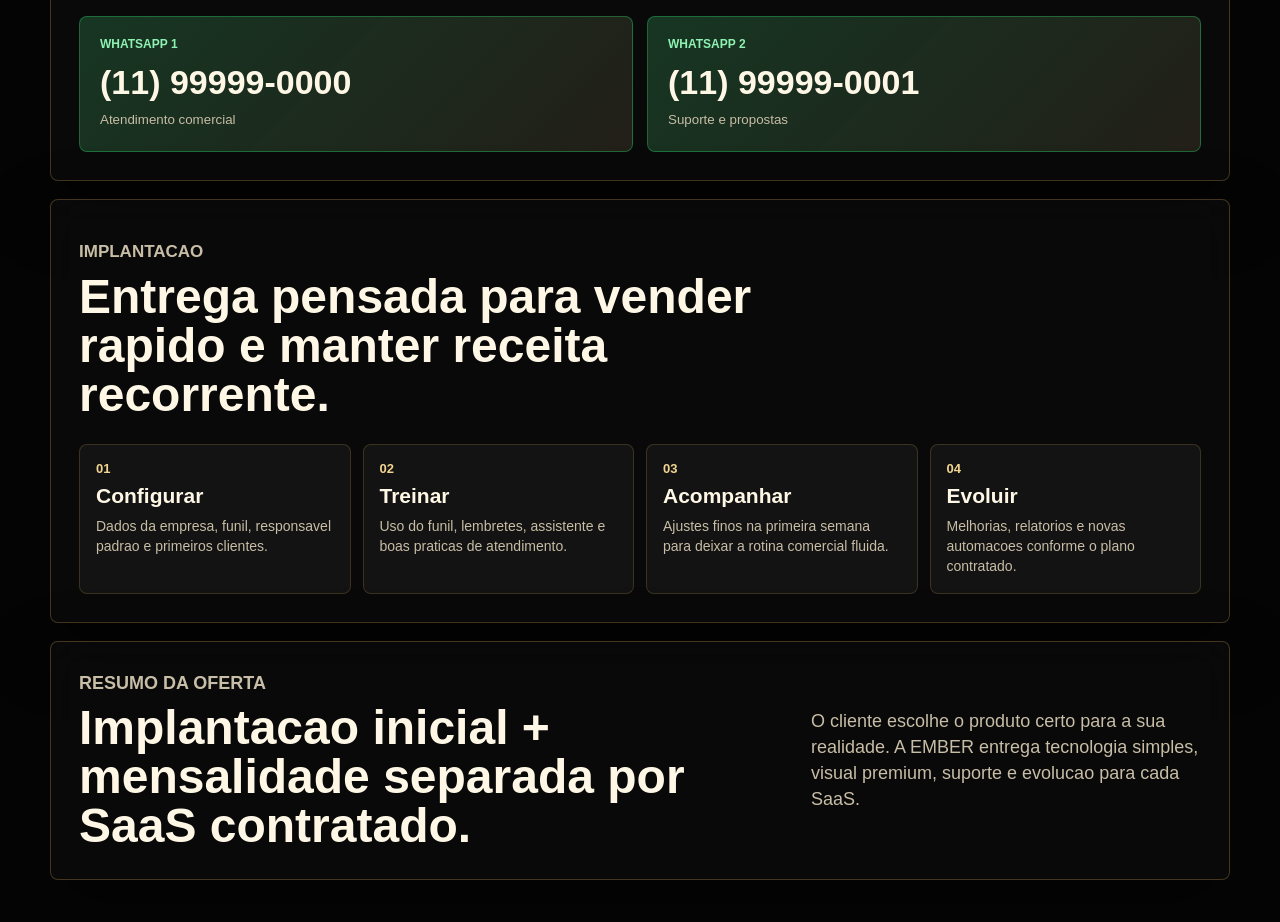
==== commit 4a63bfef: "Alinha precos do CRM aos planos da pizzaria" ====
--- a/planos-comerciais-site/index.html
+++ b/planos-comerciais-site/index.html
@@ -87,7 +87,7 @@
                         <span>Entrada</span>
                         <h3>Plano inicial</h3>
                     </div>
-                    <strong class="price">R$ 97<span>/mes</span></strong>
+                    <strong class="price">R$ 99,90<span>/mes</span></strong>
                     <p>Ideal para uma operacao pequena que precisa parar de perder retornos no WhatsApp.</p>
                     <ul>
                         <li>Ate 2 usuarios</li>
@@ -105,7 +105,7 @@
                         <span>Equipe comercial</span>
                         <h3>Plano profissional</h3>
                     </div>
-                    <strong class="price">R$ 197<span>/mes</span></strong>
+                    <strong class="price">R$ 199,90<span>/mes</span></strong>
                     <p>Para empresas que atendem com equipe e precisam de permissoes, rotina e acompanhamento.</p>
                     <ul>
                         <li>Ate 10 usuarios</li>
@@ -122,7 +122,7 @@
                         <span>Operacao sob medida</span>
                         <h3>Plano premium</h3>
                     </div>
-                    <strong class="price">Sob consulta</strong>
+                    <strong class="price">R$ 250<span>/mes</span></strong>
                     <p>Para clientes que precisam de personalizacao, treinamento e caminho para integracoes futuras.</p>
                     <ul>
                         <li>Usuarios ilimitados</li>
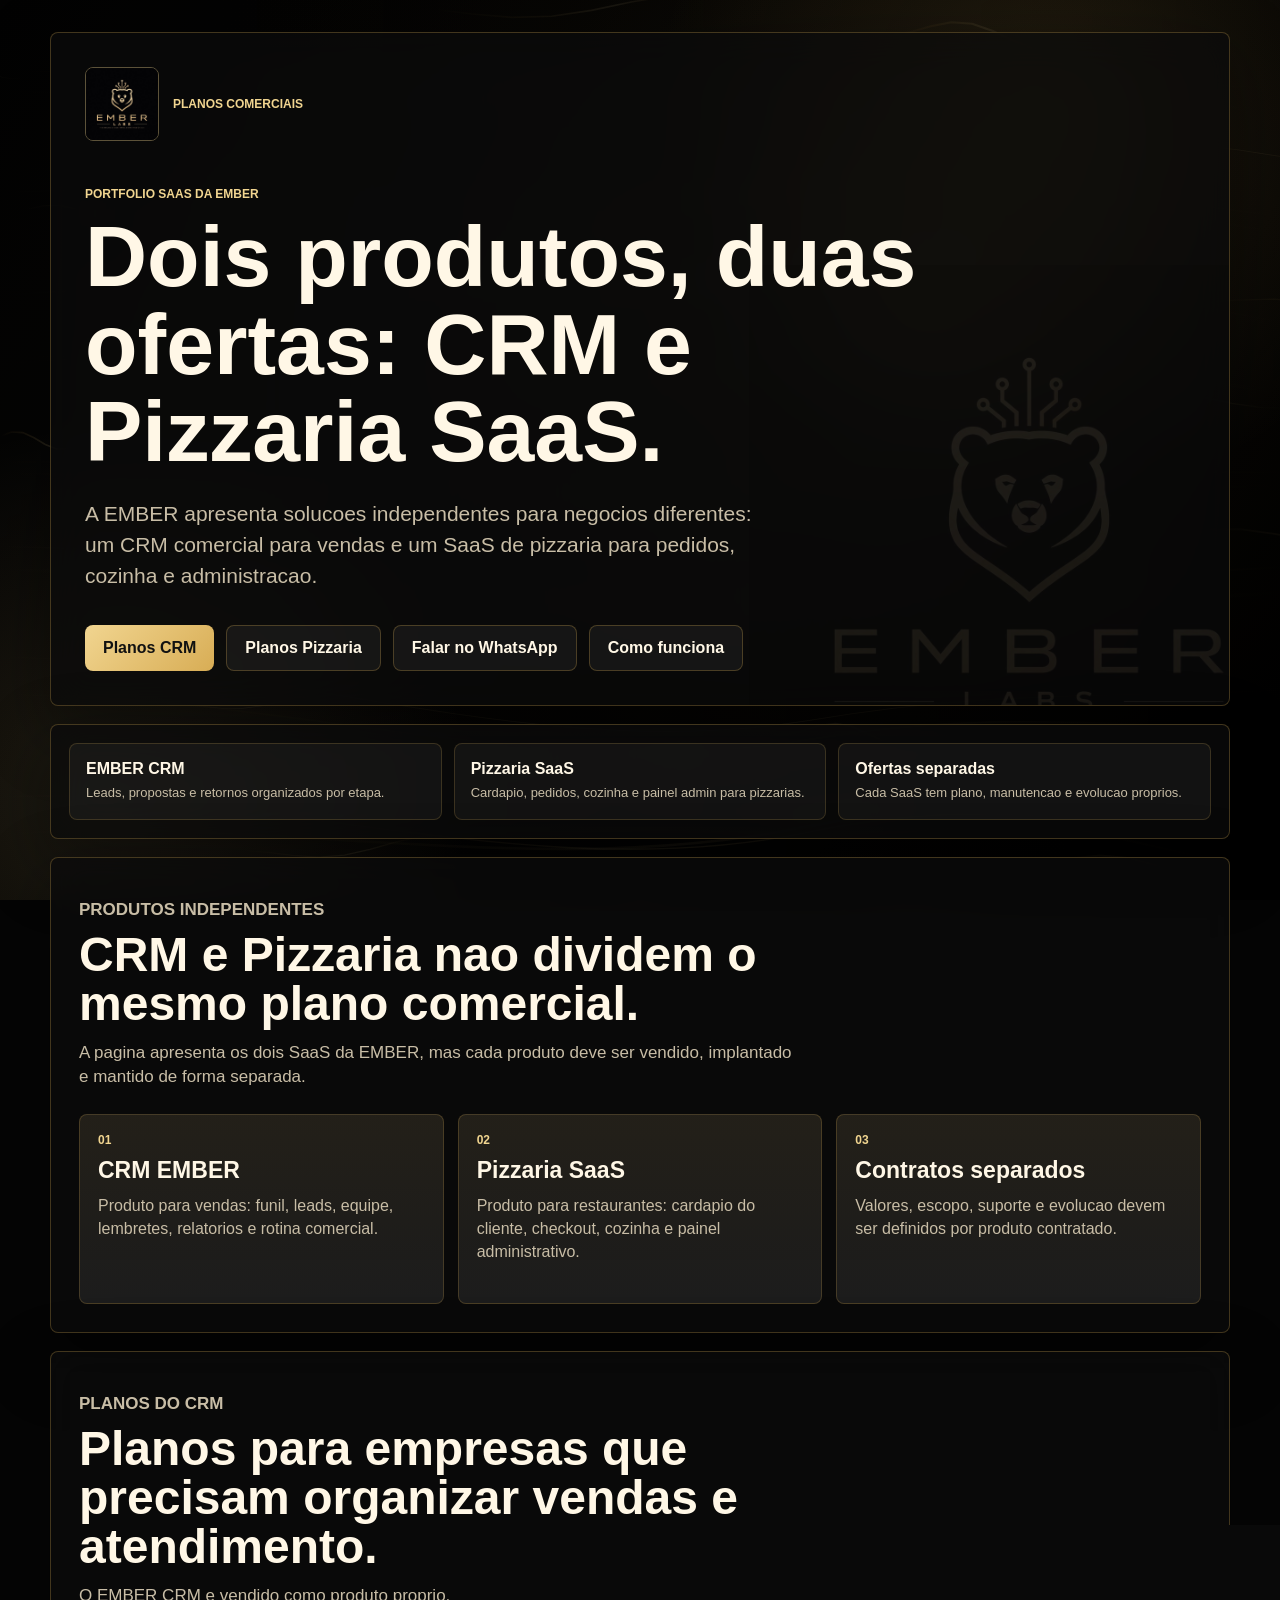
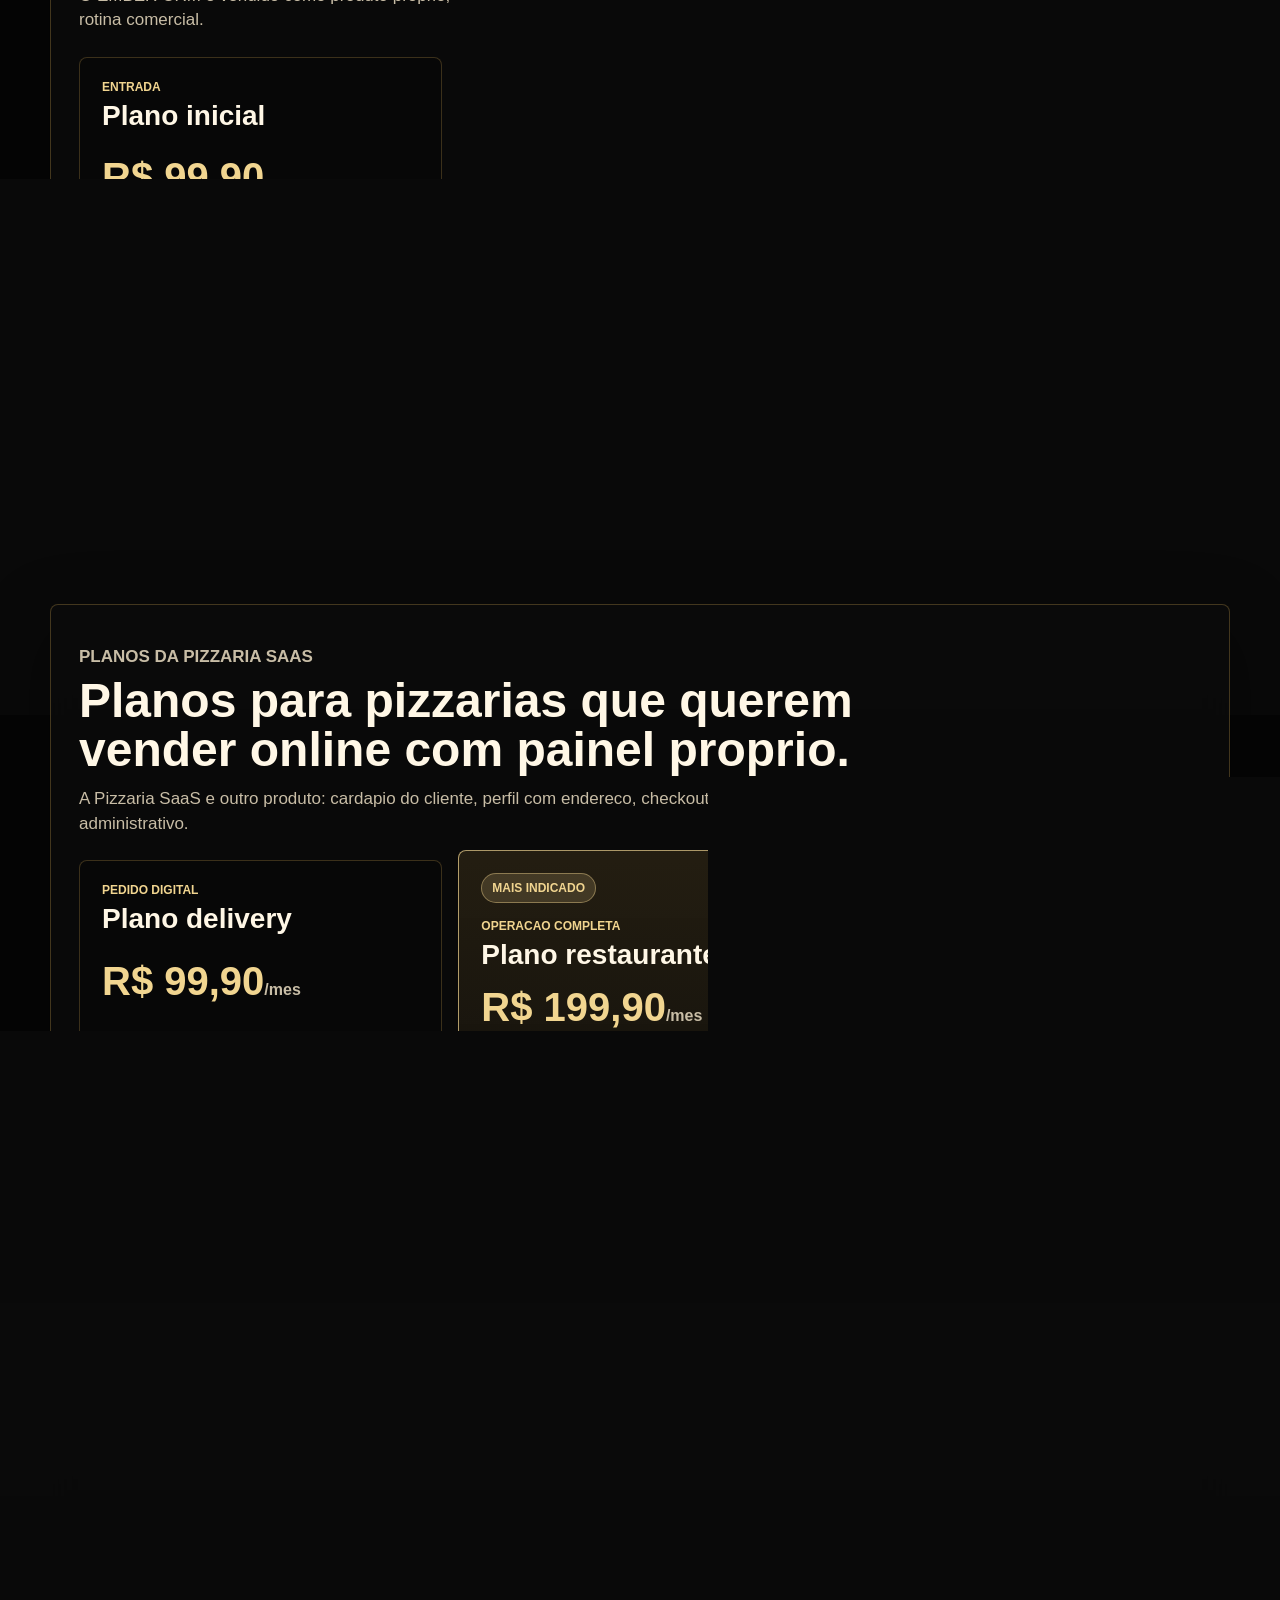
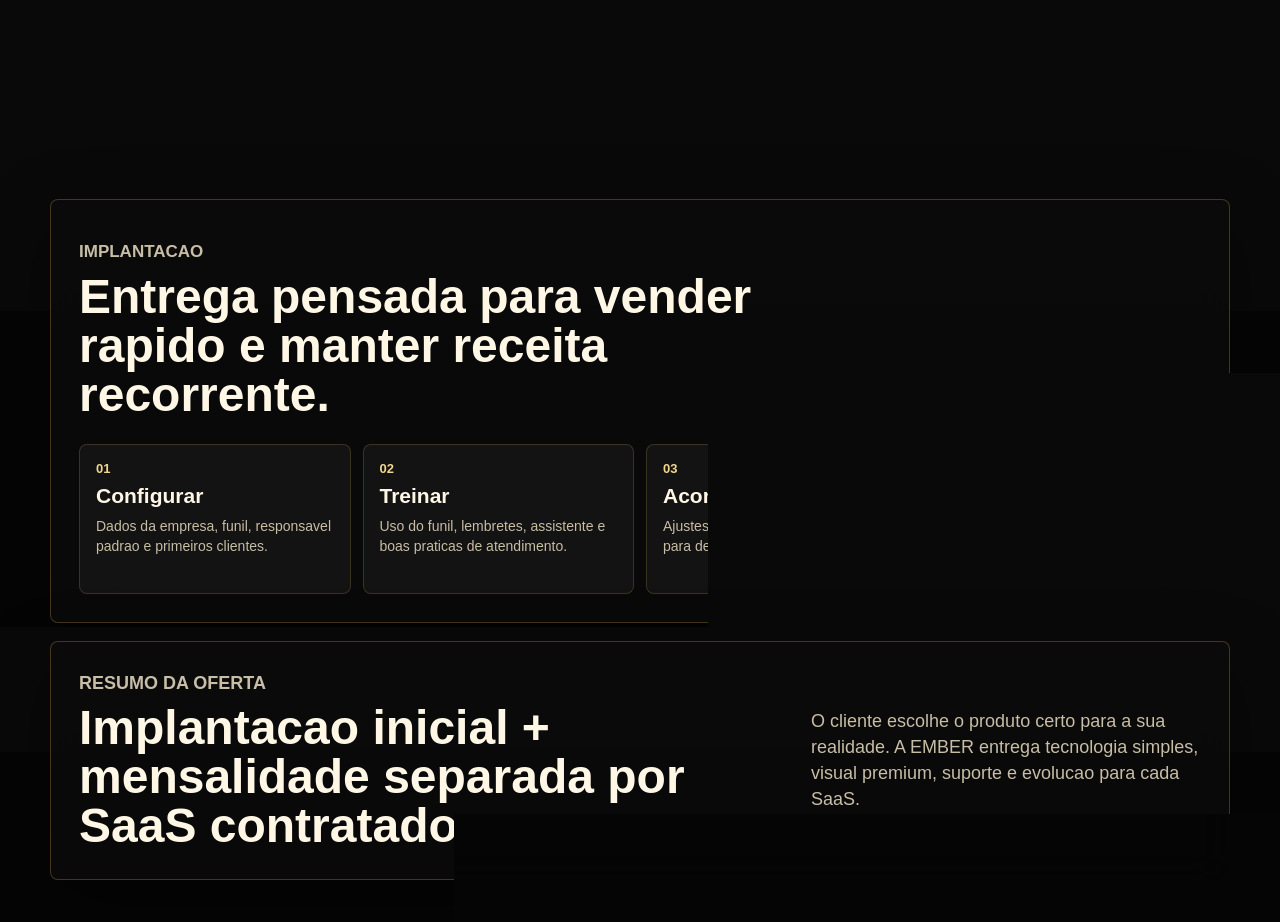
==== commit dfb93bad: "Atualiza contatos comerciais do WhatsApp" ====
--- a/planos-comerciais-site/index.html
+++ b/planos-comerciais-site/index.html
@@ -205,14 +205,14 @@
                 <p>Escolha um dos contatos para tirar duvidas sobre os planos do CRM ou da Pizzaria SaaS.</p>
             </div>
             <div class="whatsapp-grid">
-                <a class="whatsapp-card" href="https://wa.me/5511999990000?text=Ola%2C%20quero%20saber%20mais%20sobre%20os%20planos%20da%20EMBER." target="_blank" rel="noopener">
-                    <span>WhatsApp 1</span>
-                    <strong>(11) 99999-0000</strong>
+                <a class="whatsapp-card" href="https://wa.me/5511915969577?text=Ola%20Matheus%2C%20quero%20saber%20mais%20sobre%20os%20planos%20da%20EMBER." target="_blank" rel="noopener">
+                    <span>Matheus Yuri</span>
+                    <strong>(11) 91596-9577</strong>
                     <small>Atendimento comercial</small>
                 </a>
-                <a class="whatsapp-card" href="https://wa.me/5511999990001?text=Ola%2C%20quero%20saber%20mais%20sobre%20CRM%20e%20Pizzaria%20SaaS." target="_blank" rel="noopener">
-                    <span>WhatsApp 2</span>
-                    <strong>(11) 99999-0001</strong>
+                <a class="whatsapp-card" href="https://wa.me/5511975478713?text=Ola%20Felipe%2C%20quero%20saber%20mais%20sobre%20CRM%20e%20Pizzaria%20SaaS." target="_blank" rel="noopener">
+                    <span>Felipe Gomes</span>
+                    <strong>(11) 97547-8713</strong>
                     <small>Suporte e propostas</small>
                 </a>
             </div>
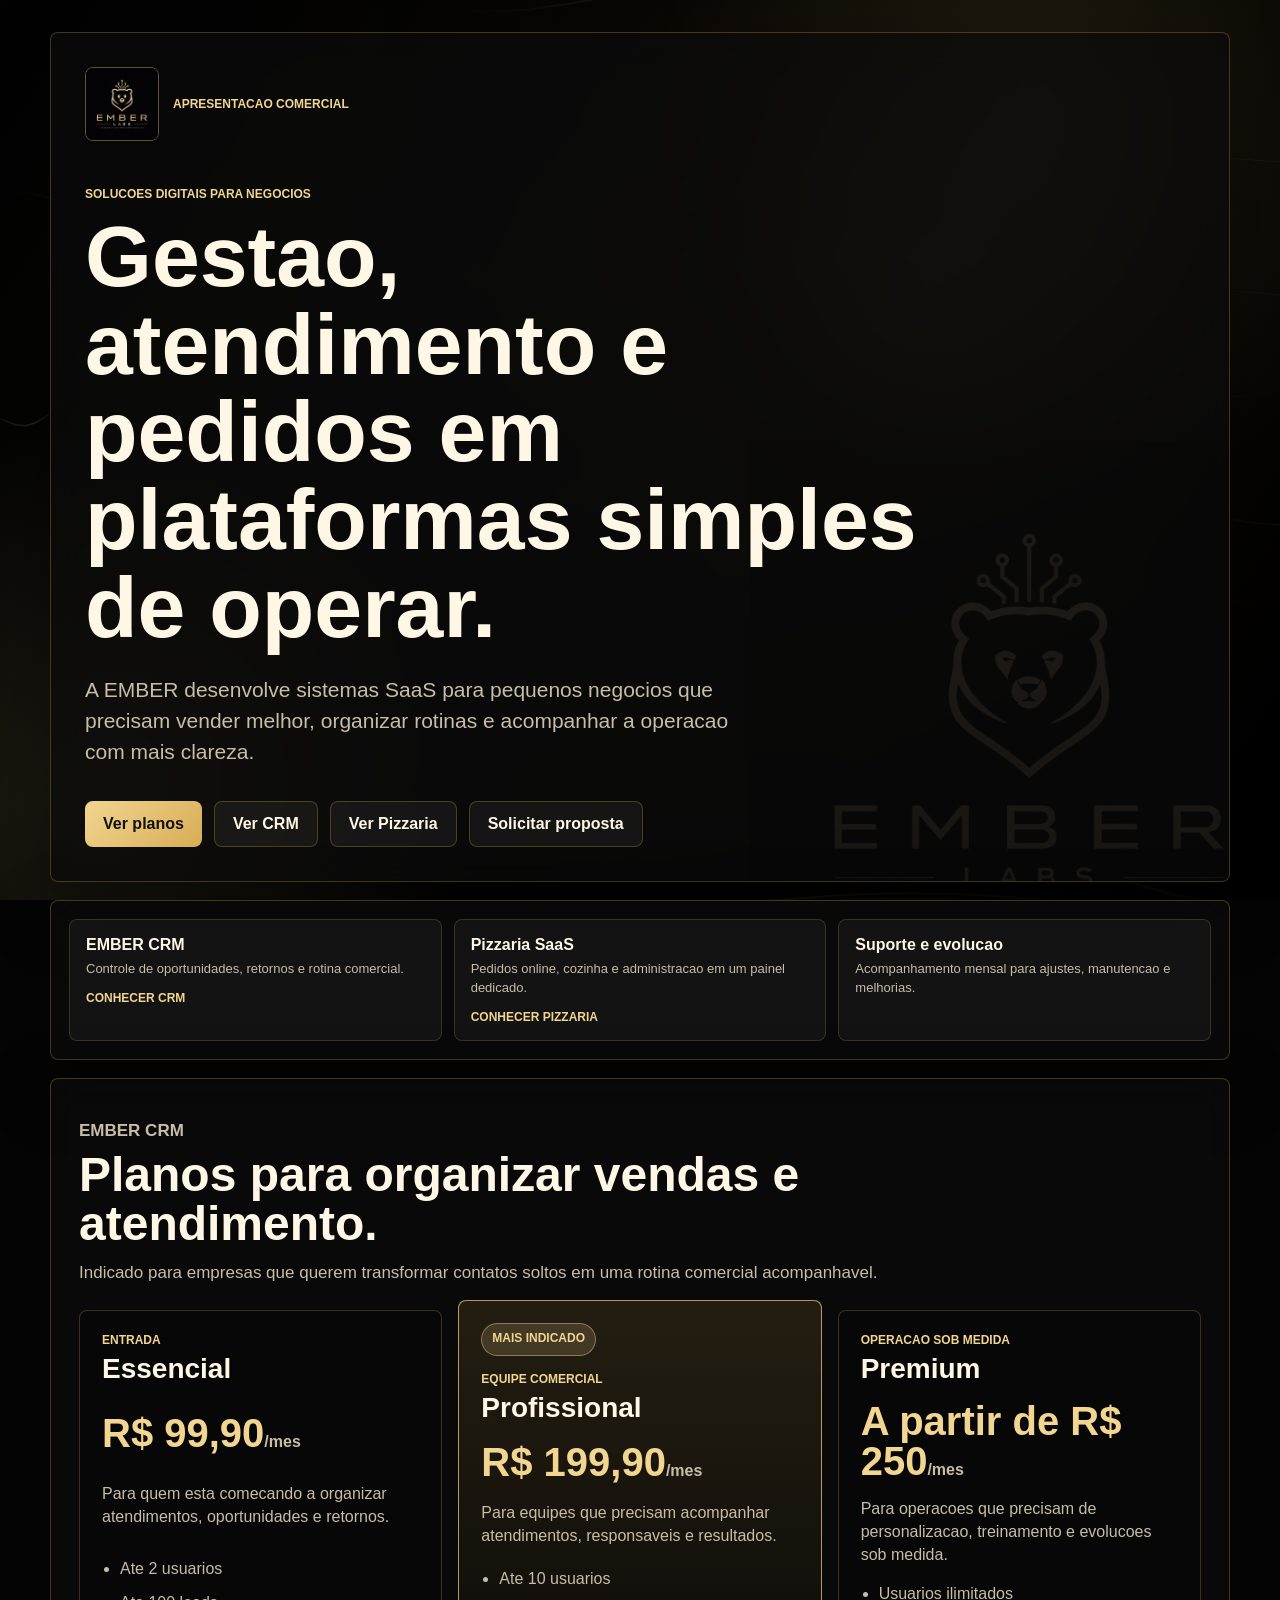
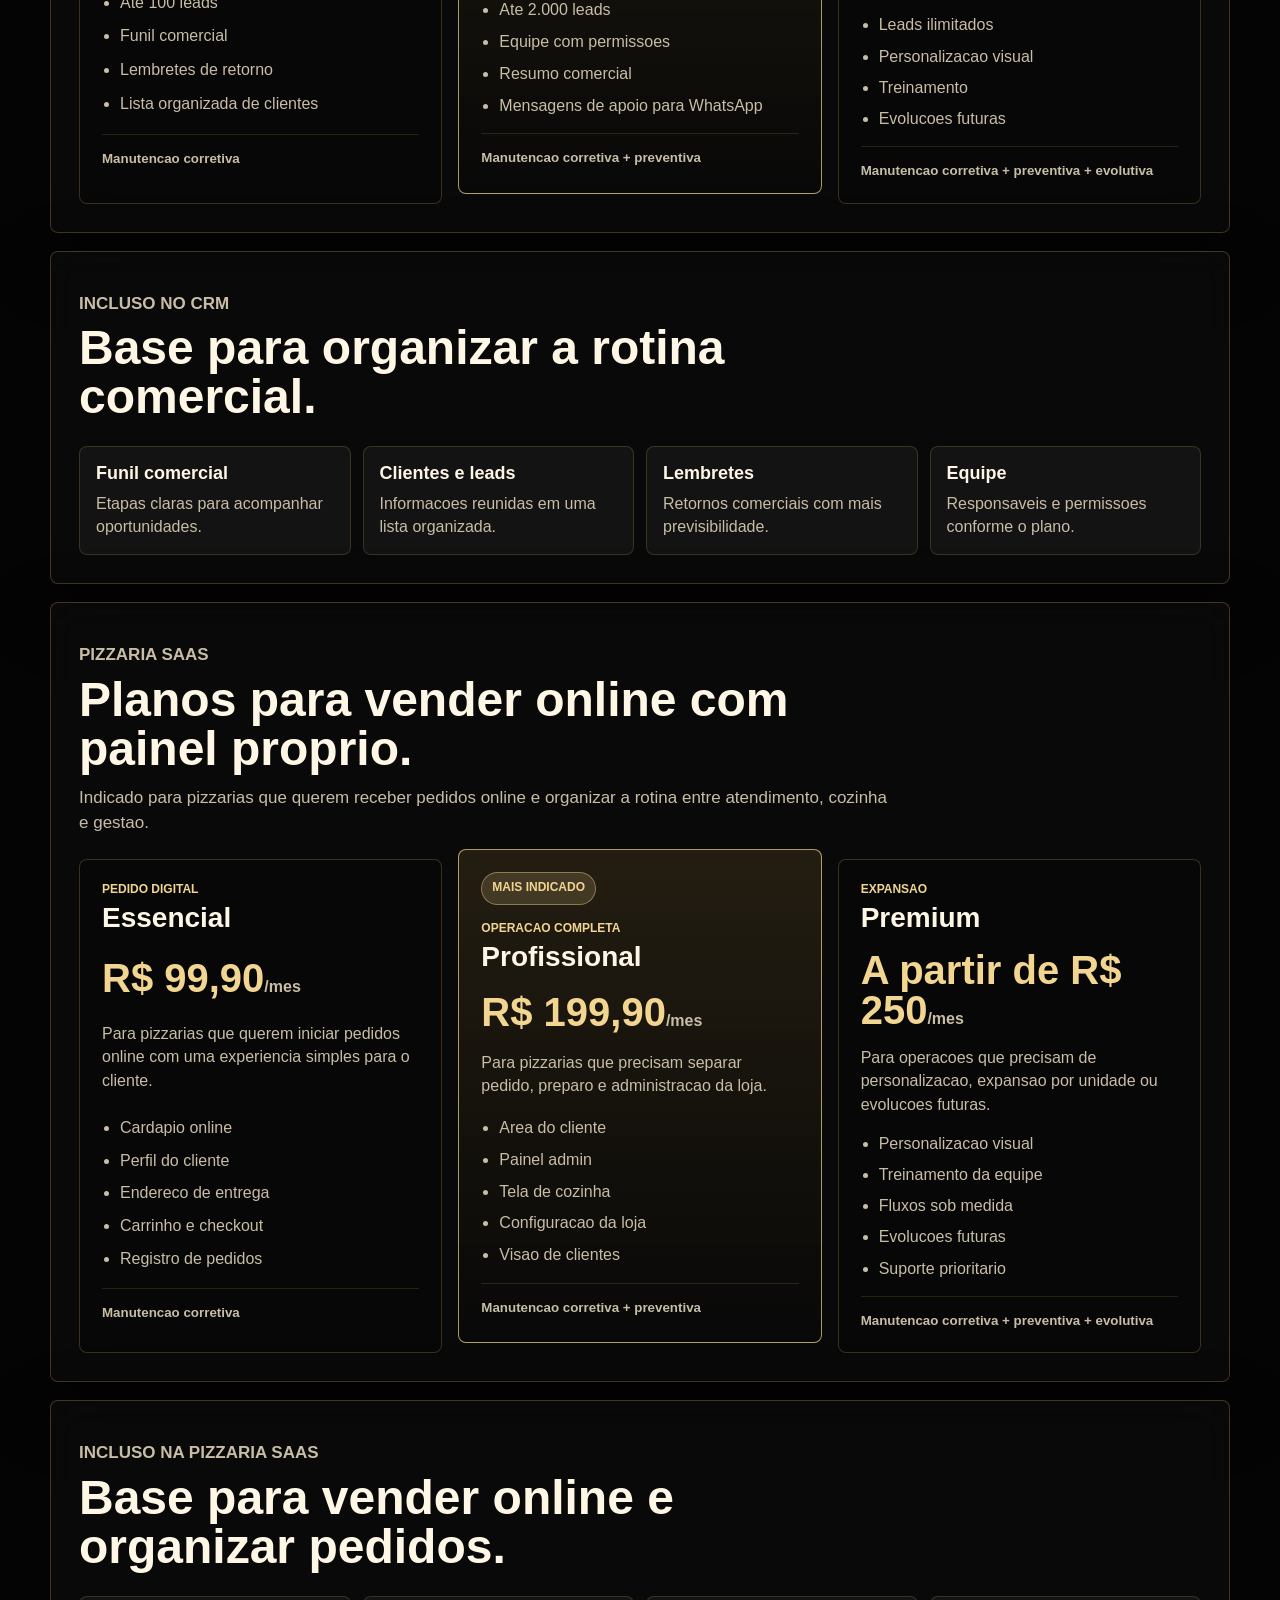
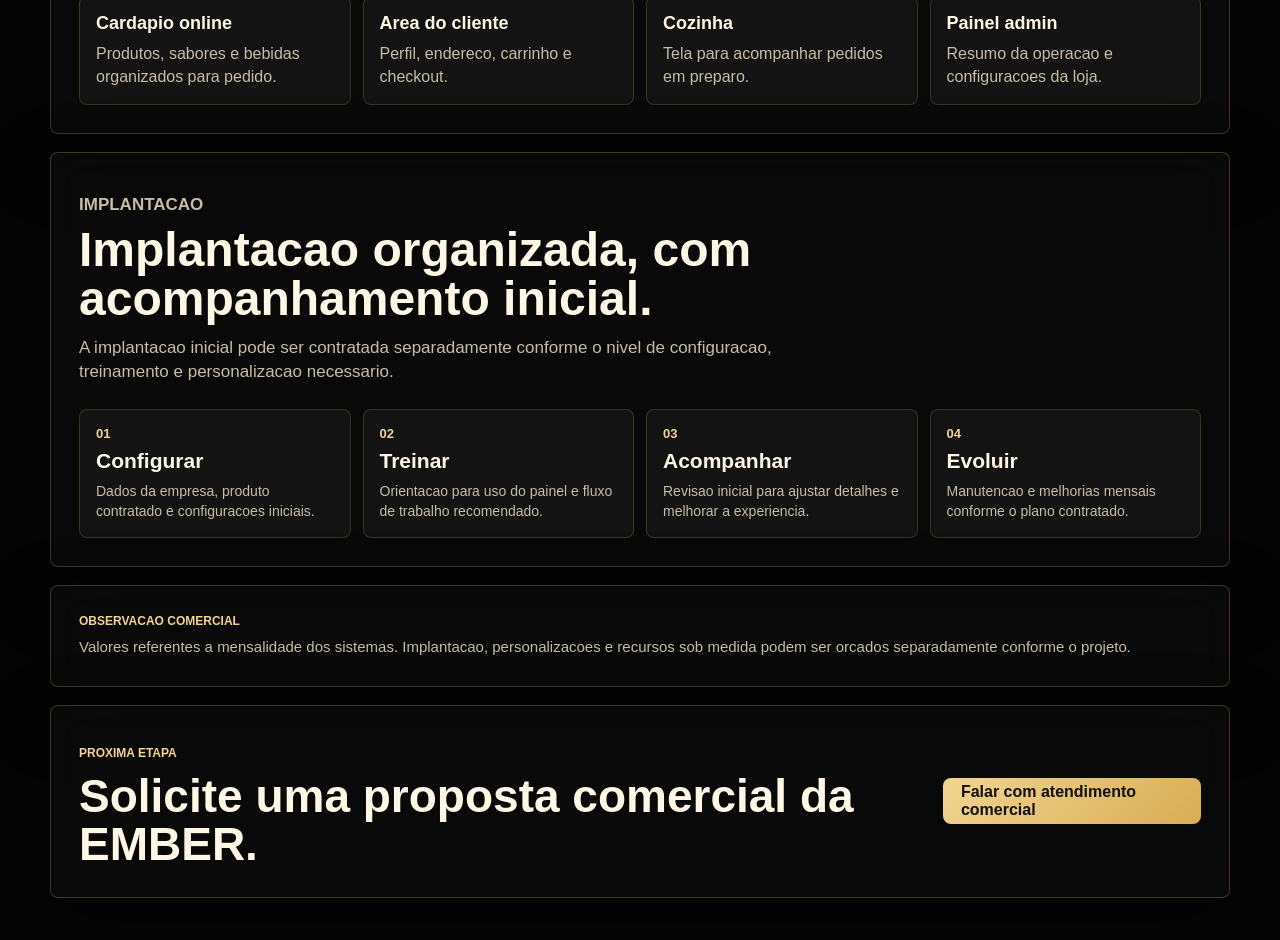
==== commit b5dd882e: "Prepara apresentacao comercial dos SaaS" ====
--- a/planos-comerciais-site/index.html
+++ b/planos-comerciais-site/index.html
@@ -7,7 +7,7 @@
     <meta http-equiv="Cache-Control" content="no-cache, no-store, must-revalidate">
     <meta http-equiv="Pragma" content="no-cache">
     <meta http-equiv="Expires" content="0">
-    <title>Planos Comerciais | EMBER SaaS</title>
+    <title>Apresentacao Comercial | EMBER SaaS</title>
     <link rel="stylesheet" href="css/style.css?v=0252751">
 </head>
 
@@ -19,82 +19,59 @@
         <header class="hero">
             <div class="brand-block">
                 <img src="assets/ember-labs.png" alt="EMBER Labs" class="brand-logo">
-                <span>Planos comerciais</span>
+                <span>Apresentacao comercial</span>
             </div>
             <div class="hero-copy">
-                <p class="eyebrow">Portfolio SaaS da EMBER</p>
-                <h1>Dois produtos, duas ofertas: CRM e Pizzaria SaaS.</h1>
-                <p class="hero-text">A EMBER apresenta solucoes independentes para negocios diferentes: um CRM comercial para vendas e um SaaS de pizzaria para pedidos, cozinha e administracao.</p>
+                <p class="eyebrow">Solucoes digitais para negocios</p>
+                <h1>Gestao, atendimento e pedidos em plataformas simples de operar.</h1>
+                <p class="hero-text">A EMBER desenvolve sistemas SaaS para pequenos negocios que precisam vender melhor, organizar rotinas e acompanhar a operacao com mais clareza.</p>
             </div>
             <div class="hero-actions">
-                <a href="#planos" class="primary-action">Planos CRM</a>
-                <a href="#pizzaria" class="secondary-action">Planos Pizzaria</a>
-                <a href="#contato" class="secondary-action">Falar no WhatsApp</a>
-                <a href="#implantacao" class="secondary-action">Como funciona</a>
+                <a href="#planos" class="primary-action">Ver planos</a>
+                <a href="crm/" class="secondary-action">Ver CRM</a>
+                <a href="pizzaria/" class="secondary-action">Ver Pizzaria</a>
+                <a href="contato/" class="secondary-action">Solicitar proposta</a>
             </div>
         </header>
 
-        <section class="value-strip" aria-label="Beneficios principais">
+        <section class="value-strip" aria-label="Solucoes comerciais">
             <div>
                 <strong>EMBER CRM</strong>
-                <span>Leads, propostas e retornos organizados por etapa.</span>
+                <span>Controle de oportunidades, retornos e rotina comercial.</span>
+                <a href="crm/">Conhecer CRM</a>
             </div>
             <div>
                 <strong>Pizzaria SaaS</strong>
-                <span>Cardapio, pedidos, cozinha e painel admin para pizzarias.</span>
-            </div>
-            <div>
-                <strong>Ofertas separadas</strong>
-                <span>Cada SaaS tem plano, manutencao e evolucao proprios.</span>
-            </div>
-        </section>
-
-        <section class="modules-section" aria-label="Modulos inclusos">
-            <div class="section-head compact">
-                <p class="eyebrow">Produtos independentes</p>
-                <h2>CRM e Pizzaria nao dividem o mesmo plano comercial.</h2>
-                <p>A pagina apresenta os dois SaaS da EMBER, mas cada produto deve ser vendido, implantado e mantido de forma separada.</p>
-            </div>
-            <div class="modules-grid">
-                <article>
-                    <span>01</span>
-                    <strong>CRM EMBER</strong>
-                    <p>Produto para vendas: funil, leads, equipe, lembretes, relatorios e rotina comercial.</p>
-                </article>
-                <article>
-                    <span>02</span>
-                    <strong>Pizzaria SaaS</strong>
-                    <p>Produto para restaurantes: cardapio do cliente, checkout, cozinha e painel administrativo.</p>
-                </article>
-                <article>
-                    <span>03</span>
-                    <strong>Contratos separados</strong>
-                    <p>Valores, escopo, suporte e evolucao devem ser definidos por produto contratado.</p>
-                </article>
+                <span>Pedidos online, cozinha e administracao em um painel dedicado.</span>
+                <a href="pizzaria/">Conhecer Pizzaria</a>
+            </div>
+            <div>
+                <strong>Suporte e evolucao</strong>
+                <span>Acompanhamento mensal para ajustes, manutencao e melhorias.</span>
             </div>
         </section>
 
         <section class="plans-section" id="planos">
             <div class="section-head">
-                <p class="eyebrow">Planos do CRM</p>
-                <h2>Planos para empresas que precisam organizar vendas e atendimento.</h2>
-                <p>O EMBER CRM e vendido como produto proprio, com assinatura mensal, suporte e evolucao voltados para rotina comercial.</p>
+                <p class="eyebrow">EMBER CRM</p>
+                <h2>Planos para organizar vendas e atendimento.</h2>
+                <p>Indicado para empresas que querem transformar contatos soltos em uma rotina comercial acompanhavel.</p>
             </div>
 
             <div class="plans-grid">
                 <article class="plan-card">
                     <div class="plan-top">
                         <span>Entrada</span>
-                        <h3>Plano inicial</h3>
+                        <h3>Essencial</h3>
                     </div>
                     <strong class="price">R$ 99,90<span>/mes</span></strong>
-                    <p>Ideal para uma operacao pequena que precisa parar de perder retornos no WhatsApp.</p>
+                    <p>Para quem esta comecando a organizar atendimentos, oportunidades e retornos.</p>
                     <ul>
                         <li>Ate 2 usuarios</li>
                         <li>Ate 100 leads</li>
-                        <li>Funil simples</li>
-                        <li>Lembretes comerciais</li>
-                        <li>Exportacao basica</li>
+                        <li>Funil comercial</li>
+                        <li>Lembretes de retorno</li>
+                        <li>Lista organizada de clientes</li>
                     </ul>
                     <small>Manutencao corretiva</small>
                 </article>
@@ -103,16 +80,16 @@
                     <div class="plan-badge">Mais indicado</div>
                     <div class="plan-top">
                         <span>Equipe comercial</span>
-                        <h3>Plano profissional</h3>
+                        <h3>Profissional</h3>
                     </div>
                     <strong class="price">R$ 199,90<span>/mes</span></strong>
-                    <p>Para empresas que atendem com equipe e precisam de permissoes, rotina e acompanhamento.</p>
+                    <p>Para equipes que precisam acompanhar atendimentos, responsaveis e resultados.</p>
                     <ul>
                         <li>Ate 10 usuarios</li>
                         <li>Ate 2.000 leads</li>
                         <li>Equipe com permissoes</li>
-                        <li>Relatorios comerciais</li>
-                        <li>Templates de WhatsApp</li>
+                        <li>Resumo comercial</li>
+                        <li>Mensagens de apoio para WhatsApp</li>
                     </ul>
                     <small>Manutencao corretiva + preventiva</small>
                 </article>
@@ -120,43 +97,56 @@
                 <article class="plan-card">
                     <div class="plan-top">
                         <span>Operacao sob medida</span>
-                        <h3>Plano premium</h3>
-                    </div>
-                    <strong class="price">R$ 250<span>/mes</span></strong>
-                    <p>Para clientes que precisam de personalizacao, treinamento e caminho para integracoes futuras.</p>
+                        <h3>Premium</h3>
+                    </div>
+                    <strong class="price">A partir de R$ 250<span>/mes</span></strong>
+                    <p>Para operacoes que precisam de personalizacao, treinamento e evolucoes sob medida.</p>
                     <ul>
                         <li>Usuarios ilimitados</li>
                         <li>Leads ilimitados</li>
                         <li>Personalizacao visual</li>
                         <li>Treinamento</li>
-                        <li>Integracoes futuras</li>
+                        <li>Evolucoes futuras</li>
                     </ul>
                     <small>Manutencao corretiva + preventiva + evolutiva</small>
                 </article>
+            </div>
+        </section>
+
+        <section class="included-section" aria-label="O que esta incluso no CRM">
+            <div class="section-head compact">
+                <p class="eyebrow">Incluso no CRM</p>
+                <h2>Base para organizar a rotina comercial.</h2>
+            </div>
+            <div class="included-grid">
+                <div><strong>Funil comercial</strong><span>Etapas claras para acompanhar oportunidades.</span></div>
+                <div><strong>Clientes e leads</strong><span>Informacoes reunidas em uma lista organizada.</span></div>
+                <div><strong>Lembretes</strong><span>Retornos comerciais com mais previsibilidade.</span></div>
+                <div><strong>Equipe</strong><span>Responsaveis e permissoes conforme o plano.</span></div>
             </div>
         </section>
 
         <section class="plans-section product-section" id="pizzaria">
             <div class="section-head">
-                <p class="eyebrow">Planos da Pizzaria SaaS</p>
-                <h2>Planos para pizzarias que querem vender online com painel proprio.</h2>
-                <p>A Pizzaria SaaS e outro produto: cardapio do cliente, perfil com endereco, checkout, cozinha e painel administrativo.</p>
+                <p class="eyebrow">Pizzaria SaaS</p>
+                <h2>Planos para vender online com painel proprio.</h2>
+                <p>Indicado para pizzarias que querem receber pedidos online e organizar a rotina entre atendimento, cozinha e gestao.</p>
             </div>
 
             <div class="plans-grid">
                 <article class="plan-card">
                     <div class="plan-top">
                         <span>Pedido digital</span>
-                        <h3>Plano delivery</h3>
+                        <h3>Essencial</h3>
                     </div>
                     <strong class="price">R$ 99,90<span>/mes</span></strong>
-                    <p>Para pizzarias que precisam receber pedidos de forma simples e organizada.</p>
+                    <p>Para pizzarias que querem iniciar pedidos online com uma experiencia simples para o cliente.</p>
                     <ul>
                         <li>Cardapio online</li>
                         <li>Perfil do cliente</li>
                         <li>Endereco de entrega</li>
                         <li>Carrinho e checkout</li>
-                        <li>Pedidos locais</li>
+                        <li>Registro de pedidos</li>
                     </ul>
                     <small>Manutencao corretiva</small>
                 </article>
@@ -165,16 +155,16 @@
                     <div class="plan-badge">Mais indicado</div>
                     <div class="plan-top">
                         <span>Operacao completa</span>
-                        <h3>Plano restaurante</h3>
+                        <h3>Profissional</h3>
                     </div>
                     <strong class="price">R$ 199,90<span>/mes</span></strong>
-                    <p>Para pizzarias que querem separar atendimento, cozinha e administracao.</p>
+                    <p>Para pizzarias que precisam separar pedido, preparo e administracao da loja.</p>
                     <ul>
                         <li>Area do cliente</li>
                         <li>Painel admin</li>
                         <li>Tela de cozinha</li>
                         <li>Configuracao da loja</li>
-                        <li>Resumo de clientes</li>
+                        <li>Visao de clientes</li>
                     </ul>
                     <small>Manutencao corretiva + preventiva</small>
                 </article>
@@ -182,15 +172,15 @@
                 <article class="plan-card">
                     <div class="plan-top">
                         <span>Expansao</span>
-                        <h3>Plano franquia</h3>
-                    </div>
-                    <strong class="price">R$ 250<span>/mes</span></strong>
-                    <p>Para operacoes que precisam de personalizacao, unidades ou integracoes futuras.</p>
+                        <h3>Premium</h3>
+                    </div>
+                    <strong class="price">A partir de R$ 250<span>/mes</span></strong>
+                    <p>Para operacoes que precisam de personalizacao, expansao por unidade ou evolucoes futuras.</p>
                     <ul>
                         <li>Personalizacao visual</li>
                         <li>Treinamento da equipe</li>
                         <li>Fluxos sob medida</li>
-                        <li>Integracoes futuras</li>
+                        <li>Evolucoes futuras</li>
                         <li>Suporte prioritario</li>
                     </ul>
                     <small>Manutencao corretiva + preventiva + evolutiva</small>
@@ -198,63 +188,64 @@
             </div>
         </section>
 
-        <section class="contact-section" id="contato">
+        <section class="included-section" aria-label="O que esta incluso na Pizzaria SaaS">
             <div class="section-head compact">
-                <p class="eyebrow">Contato comercial</p>
-                <h2>Fale com a EMBER pelo WhatsApp.</h2>
-                <p>Escolha um dos contatos para tirar duvidas sobre os planos do CRM ou da Pizzaria SaaS.</p>
-            </div>
-            <div class="whatsapp-grid">
-                <a class="whatsapp-card" href="https://wa.me/5511915969577?text=Ola%20Matheus%2C%20quero%20saber%20mais%20sobre%20os%20planos%20da%20EMBER." target="_blank" rel="noopener">
-                    <span>Matheus Yuri</span>
-                    <strong>(11) 91596-9577</strong>
-                    <small>Atendimento comercial</small>
-                </a>
-                <a class="whatsapp-card" href="https://wa.me/5511975478713?text=Ola%20Felipe%2C%20quero%20saber%20mais%20sobre%20CRM%20e%20Pizzaria%20SaaS." target="_blank" rel="noopener">
-                    <span>Felipe Gomes</span>
-                    <strong>(11) 97547-8713</strong>
-                    <small>Suporte e propostas</small>
-                </a>
+                <p class="eyebrow">Incluso na Pizzaria SaaS</p>
+                <h2>Base para vender online e organizar pedidos.</h2>
+            </div>
+            <div class="included-grid">
+                <div><strong>Cardapio online</strong><span>Produtos, sabores e bebidas organizados para pedido.</span></div>
+                <div><strong>Area do cliente</strong><span>Perfil, endereco, carrinho e checkout.</span></div>
+                <div><strong>Cozinha</strong><span>Tela para acompanhar pedidos em preparo.</span></div>
+                <div><strong>Painel admin</strong><span>Resumo da operacao e configuracoes da loja.</span></div>
             </div>
         </section>
 
         <section class="process-section" id="implantacao">
             <div class="section-head compact">
                 <p class="eyebrow">Implantacao</p>
-                <h2>Entrega pensada para vender rapido e manter receita recorrente.</h2>
+                <h2>Implantacao organizada, com acompanhamento inicial.</h2>
+                <p>A implantacao inicial pode ser contratada separadamente conforme o nivel de configuracao, treinamento e personalizacao necessario.</p>
             </div>
             <div class="process-grid">
                 <div>
                     <span>01</span>
                     <strong>Configurar</strong>
-                    <p>Dados da empresa, funil, responsavel padrao e primeiros clientes.</p>
+                    <p>Dados da empresa, produto contratado e configuracoes iniciais.</p>
                 </div>
                 <div>
                     <span>02</span>
                     <strong>Treinar</strong>
-                    <p>Uso do funil, lembretes, assistente e boas praticas de atendimento.</p>
+                    <p>Orientacao para uso do painel e fluxo de trabalho recomendado.</p>
                 </div>
                 <div>
                     <span>03</span>
                     <strong>Acompanhar</strong>
-                    <p>Ajustes finos na primeira semana para deixar a rotina comercial fluida.</p>
+                    <p>Revisao inicial para ajustar detalhes e melhorar a experiencia.</p>
                 </div>
                 <div>
                     <span>04</span>
                     <strong>Evoluir</strong>
-                    <p>Melhorias, relatorios e novas automacoes conforme o plano contratado.</p>
-                </div>
-            </div>
-        </section>
-
-        <section class="closing-panel">
-            <div>
-                <p class="eyebrow">Resumo da oferta</p>
-                <h2>Implantacao inicial + mensalidade separada por SaaS contratado.</h2>
-            </div>
-            <p>O cliente escolhe o produto certo para a sua realidade. A EMBER entrega tecnologia simples, visual premium, suporte e evolucao para cada SaaS.</p>
+                    <p>Manutencao e melhorias mensais conforme o plano contratado.</p>
+                </div>
+            </div>
+        </section>
+
+        <section class="commercial-note" aria-label="Observacao comercial">
+            <strong>Observacao comercial</strong>
+            <p>Valores referentes a mensalidade dos sistemas. Implantacao, personalizacoes e recursos sob medida podem ser orcados separadamente conforme o projeto.</p>
+        </section>
+
+        <section class="cta-panel">
+            <div>
+                <p class="eyebrow">Proxima etapa</p>
+                <h2>Solicite uma proposta comercial da EMBER.</h2>
+            </div>
+            <a href="contato/" class="primary-action">Falar com atendimento comercial</a>
         </section>
     </main>
+
+    <a class="mobile-contact-bar" href="contato/">Solicitar proposta</a>
 
     <script src="js/app.js?v=0252751"></script>
 </body>
--- a/planos-comerciais-site/css/style.css
+++ b/planos-comerciais-site/css/style.css
@@ -60,11 +60,11 @@
 
 .hero,
 .value-strip,
-.modules-section,
 .plans-section,
-.contact-section,
+.included-section,
 .process-section,
-.closing-panel {
+.cta-panel,
+.commercial-note {
   border: 1px solid var(--line);
   border-radius: 8px;
   background: var(--panel);
@@ -126,8 +126,7 @@
 }
 
 .hero h1,
-.section-head h2,
-.closing-panel h2 {
+.section-head h2 {
   margin: 0;
   font-weight: 900;
   line-height: 1.02;
@@ -195,6 +194,7 @@
 
 .value-strip strong,
 .value-strip span,
+.value-strip a,
 .plan-card span,
 .plan-card small,
 .process-grid span,
@@ -208,7 +208,8 @@
 .plan-card li,
 .plan-card small,
 .process-grid p,
-.closing-panel p {
+.commercial-note p,
+.profile-list {
   color: var(--muted);
   line-height: 1.45;
 }
@@ -218,11 +219,11 @@
   font-size: 13px;
 }
 
-.modules-section,
 .plans-section,
-.contact-section,
+.included-section,
 .process-section,
-.closing-panel {
+.cta-panel,
+.commercial-note {
   margin-top: 18px;
   padding: 28px;
 }
@@ -237,7 +238,7 @@
 }
 
 .section-head h2,
-.closing-panel h2 {
+.commercial-note h2 {
   margin-top: 8px;
   font-size: clamp(32px, 4vw, 48px);
 }
@@ -254,90 +255,42 @@
   align-items: stretch;
 }
 
-.modules-grid {
-  display: grid;
-  grid-template-columns: repeat(3, minmax(0, 1fr));
-  gap: 14px;
-}
-
-.whatsapp-grid {
-  display: grid;
-  grid-template-columns: repeat(2, minmax(0, 1fr));
-  gap: 14px;
-}
-
-.whatsapp-card {
-  border: 1px solid rgba(37, 211, 102, 0.38);
-  border-radius: 8px;
-  background:
-    linear-gradient(135deg, rgba(37, 211, 102, 0.18), rgba(216, 173, 85, 0.08)),
-    rgba(255, 255, 255, 0.045);
-  color: var(--text);
-  display: block;
-  min-height: 136px;
-  padding: 20px;
-  text-decoration: none;
-  transition: transform .2s ease, border-color .2s ease, background .2s ease;
-}
-
-.whatsapp-card:hover {
-  border-color: rgba(37, 211, 102, 0.76);
-  transform: translateY(-2px);
-}
-
-.whatsapp-card span,
-.whatsapp-card strong,
-.whatsapp-card small {
-  display: block;
-}
-
-.whatsapp-card span {
-  color: #8ef2b2;
-  font-size: 12px;
-  font-weight: 900;
-  text-transform: uppercase;
-}
-
-.whatsapp-card strong {
-  margin-top: 12px;
-  font-size: clamp(24px, 3vw, 34px);
-}
-
-.whatsapp-card small {
-  color: var(--muted);
-  margin-top: 10px;
-}
-
-.modules-grid article {
-  border: 1px solid rgba(216, 173, 85, 0.22);
-  border-radius: 8px;
-  background:
-    linear-gradient(180deg, rgba(216, 173, 85, 0.08), rgba(255, 255, 255, 0.035)),
-    rgba(255, 255, 255, 0.045);
-  min-height: 190px;
-  padding: 18px;
-}
-
-.modules-grid span,
-.modules-grid strong {
-  display: block;
-}
-
-.modules-grid span {
+.value-strip a {
   color: var(--gold-soft);
   font-size: 12px;
   font-weight: 900;
-}
-
-.modules-grid strong {
-  margin-top: 10px;
-  font-size: 23px;
-}
-
-.modules-grid p {
+  margin-top: 12px;
+  text-decoration: none;
+  text-transform: uppercase;
+}
+
+.included-grid {
+  display: grid;
+  grid-template-columns: repeat(4, minmax(0, 1fr));
+  gap: 12px;
+}
+
+.included-grid div {
+  border: 1px solid rgba(216, 173, 85, 0.2);
+  border-radius: 8px;
+  background: rgba(255, 255, 255, 0.045);
+  padding: 16px;
+}
+
+.included-grid strong,
+.included-grid span {
+  display: block;
+}
+
+.included-grid strong {
+  color: var(--text);
+  font-size: 18px;
+}
+
+.included-grid span {
   color: var(--muted);
   line-height: 1.45;
-  margin: 10px 0 0;
+  margin-top: 8px;
 }
 
 .plan-card {
@@ -433,30 +386,140 @@
   font-size: 14px;
 }
 
-.closing-panel {
-  display: grid;
-  grid-template-columns: minmax(0, 1fr) 390px;
-  gap: 24px;
+.cta-panel {
+  display: flex;
   align-items: center;
-}
-
-.closing-panel p {
+  justify-content: space-between;
+  gap: 20px;
+}
+
+.cta-panel h2 {
+  font-size: clamp(30px, 4vw, 46px);
+  line-height: 1.05;
+  margin: 8px 0 0;
+}
+
+.mobile-contact-bar {
+  display: none;
+}
+
+.commercial-note {
+  display: grid;
+  gap: 8px;
+}
+
+.commercial-note strong {
+  color: var(--gold-soft);
+  font-size: 12px;
+  font-weight: 900;
+  text-transform: uppercase;
+}
+
+.commercial-note p {
+  font-size: 15px;
   margin: 0;
-  font-size: 18px;
+}
+
+.contact-page {
+  min-height: 100vh;
+}
+
+.contact-hero,
+.profile-card {
+  border: 1px solid var(--line);
+  border-radius: 8px;
+  background: var(--panel);
+  box-shadow: var(--shadow);
+  backdrop-filter: blur(18px);
+}
+
+.contact-hero {
+  display: grid;
+  gap: 28px;
+  min-height: 420px;
+  padding: 34px;
+}
+
+.contact-hero h1 {
+  font-size: clamp(42px, 6vw, 78px);
+  line-height: 1.02;
+  margin: 10px 0 0;
+}
+
+.contact-back {
+  width: fit-content;
+}
+
+.profile-grid {
+  display: grid;
+  gap: 18px;
+  grid-template-columns: repeat(2, minmax(0, 1fr));
+  margin-top: 18px;
+}
+
+.profile-card {
+  display: grid;
+  gap: 16px;
+  min-height: 390px;
+  padding: 26px;
+}
+
+.profile-avatar {
+  align-items: center;
+  background:
+    linear-gradient(135deg, rgba(241, 213, 144, 0.95), rgba(216, 173, 85, 0.82));
+  border-radius: 8px;
+  color: #111;
+  display: flex;
+  font-size: 24px;
+  font-weight: 900;
+  height: 74px;
+  justify-content: center;
+  width: 74px;
+}
+
+.profile-card h2 {
+  font-size: clamp(30px, 4vw, 44px);
+  line-height: 1;
+  margin: 0;
+}
+
+.profile-card p {
+  color: var(--muted);
+  font-size: 17px;
+  line-height: 1.5;
+  margin: 0;
+}
+
+.profile-list {
+  border-top: 1px solid rgba(216, 173, 85, 0.18);
+  display: grid;
+  gap: 8px;
+  margin: 0;
+  padding: 16px 0 0 18px;
 }
 
 @media (max-width: 920px) {
   .value-strip,
-  .modules-grid,
-  .whatsapp-grid,
   .plans-grid,
+  .included-grid,
   .process-grid,
-  .closing-panel {
+  .cta-panel,
+  .commercial-note {
     grid-template-columns: 1fr;
+  }
+
+  .cta-panel {
+    align-items: stretch;
+    flex-direction: column;
   }
 
   .plan-card.featured {
     transform: none;
+  }
+
+  .profile-grid {
+    grid-template-columns: 1fr;
   }
 }
 
@@ -467,16 +530,48 @@
   }
 
   .hero,
-  .modules-section,
+  .contact-hero,
   .plans-section,
-  .contact-section,
+  .included-section,
   .process-section,
-  .closing-panel {
+  .cta-panel,
+  .commercial-note {
     padding: 18px;
   }
 
   .hero {
     min-height: auto;
+    gap: 26px;
+  }
+
+  .contact-hero {
+    gap: 22px;
+    min-height: auto;
+  }
+
+  .hero h1,
+  .contact-hero h1 {
+    font-size: 34px;
+    line-height: 1.05;
+  }
+
+  .section-head h2,
+  .cta-panel h2 {
+    font-size: 28px;
+    line-height: 1.08;
+  }
+
+  .plan-card h3 {
+    font-size: 24px;
+  }
+
+  .price {
+    font-size: 32px;
+    line-height: 1.08;
+  }
+
+  .price span {
+    font-size: 14px;
   }
 
   .brand-logo {
@@ -489,8 +584,49 @@
   }
 
   .hero-actions,
+  .contact-back,
   .primary-action,
   .secondary-action {
     width: 100%;
   }
-}
+
+  .profile-card {
+    min-height: auto;
+    padding: 20px;
+  }
+
+  .profile-avatar {
+    height: 62px;
+    width: 62px;
+  }
+
+  .profile-card h2 {
+    font-size: 30px;
+  }
+
+  .included-grid strong {
+    font-size: 17px;
+  }
+
+  .mobile-contact-bar {
+    align-items: center;
+    background: linear-gradient(135deg, var(--gold-soft), var(--gold));
+    bottom: 12px;
+    border-radius: 8px;
+    box-shadow: 0 16px 42px rgba(0, 0, 0, 0.45);
+    color: #111;
+    display: flex;
+    font-weight: 900;
+    height: 48px;
+    justify-content: center;
+    left: 12px;
+    position: fixed;
+    right: 12px;
+    text-decoration: none;
+    z-index: 5;
+  }
+
+  body {
+    padding-bottom: 72px;
+  }
+}
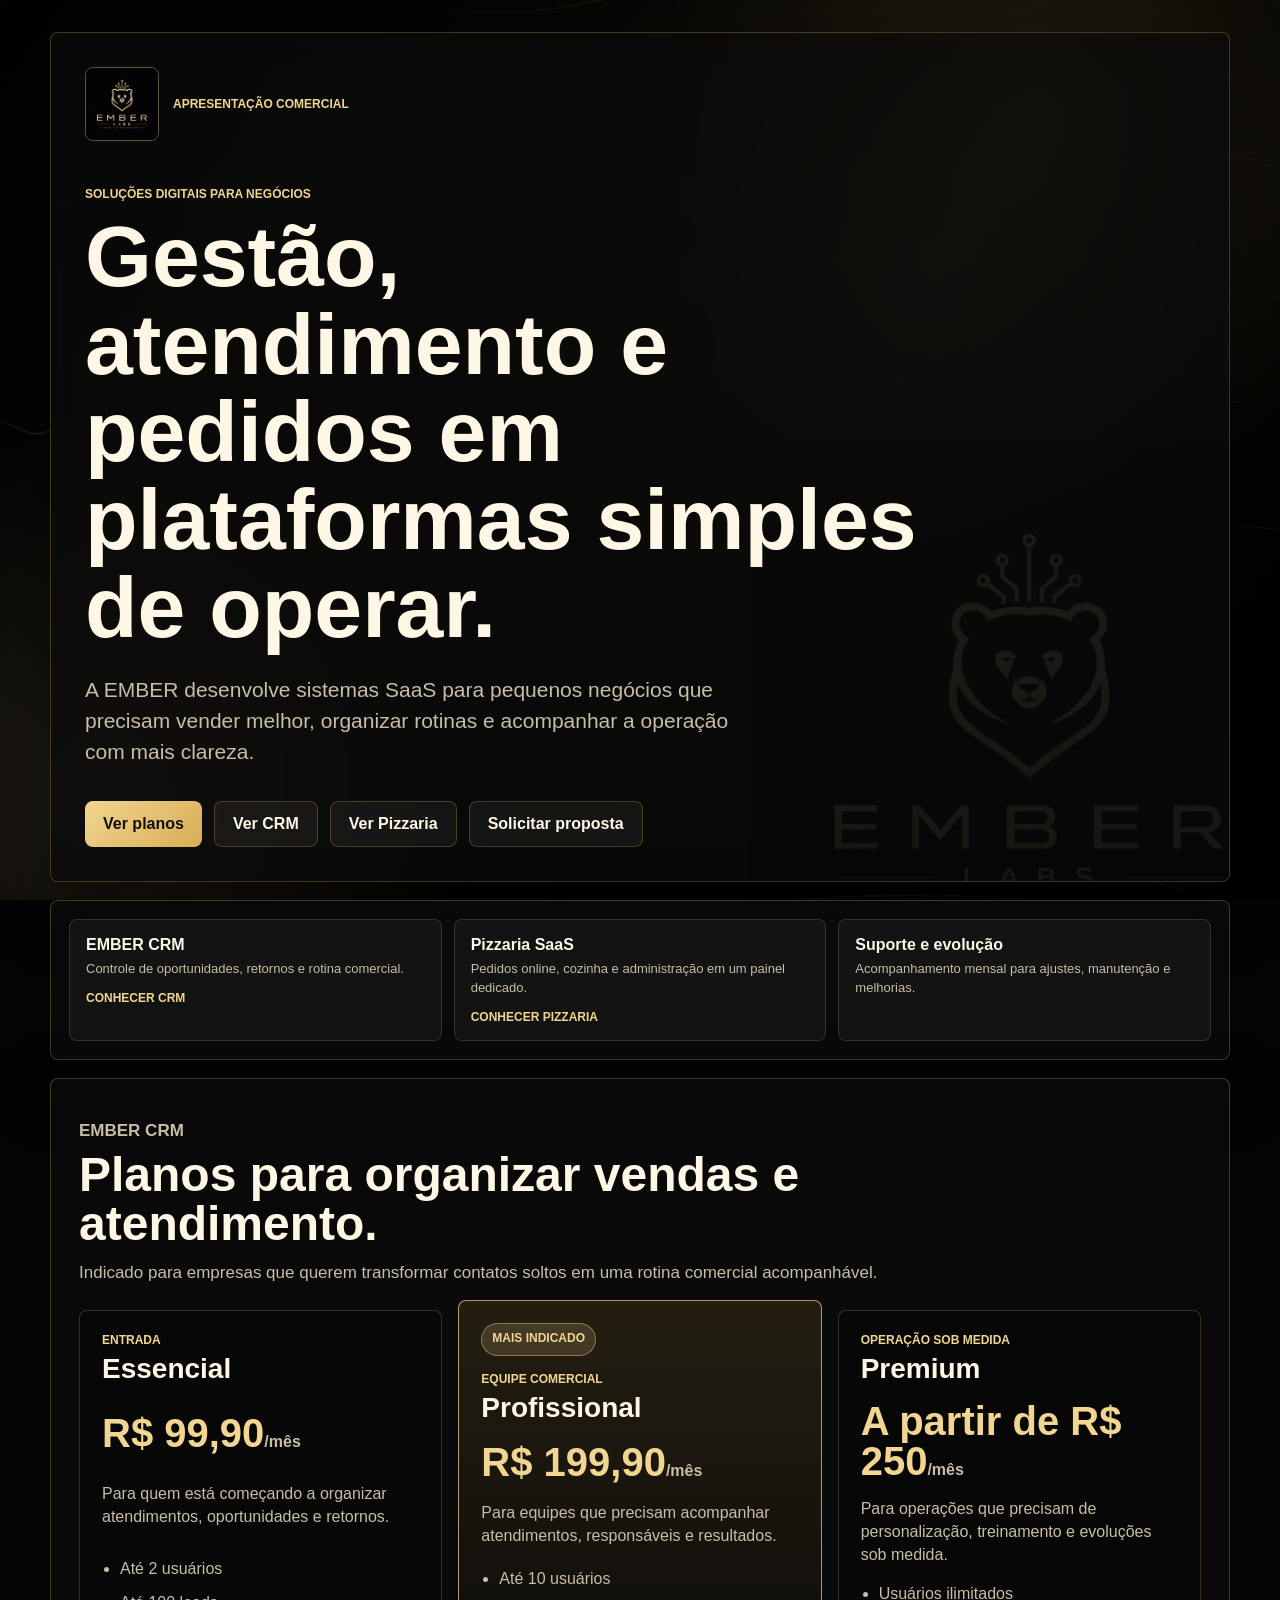
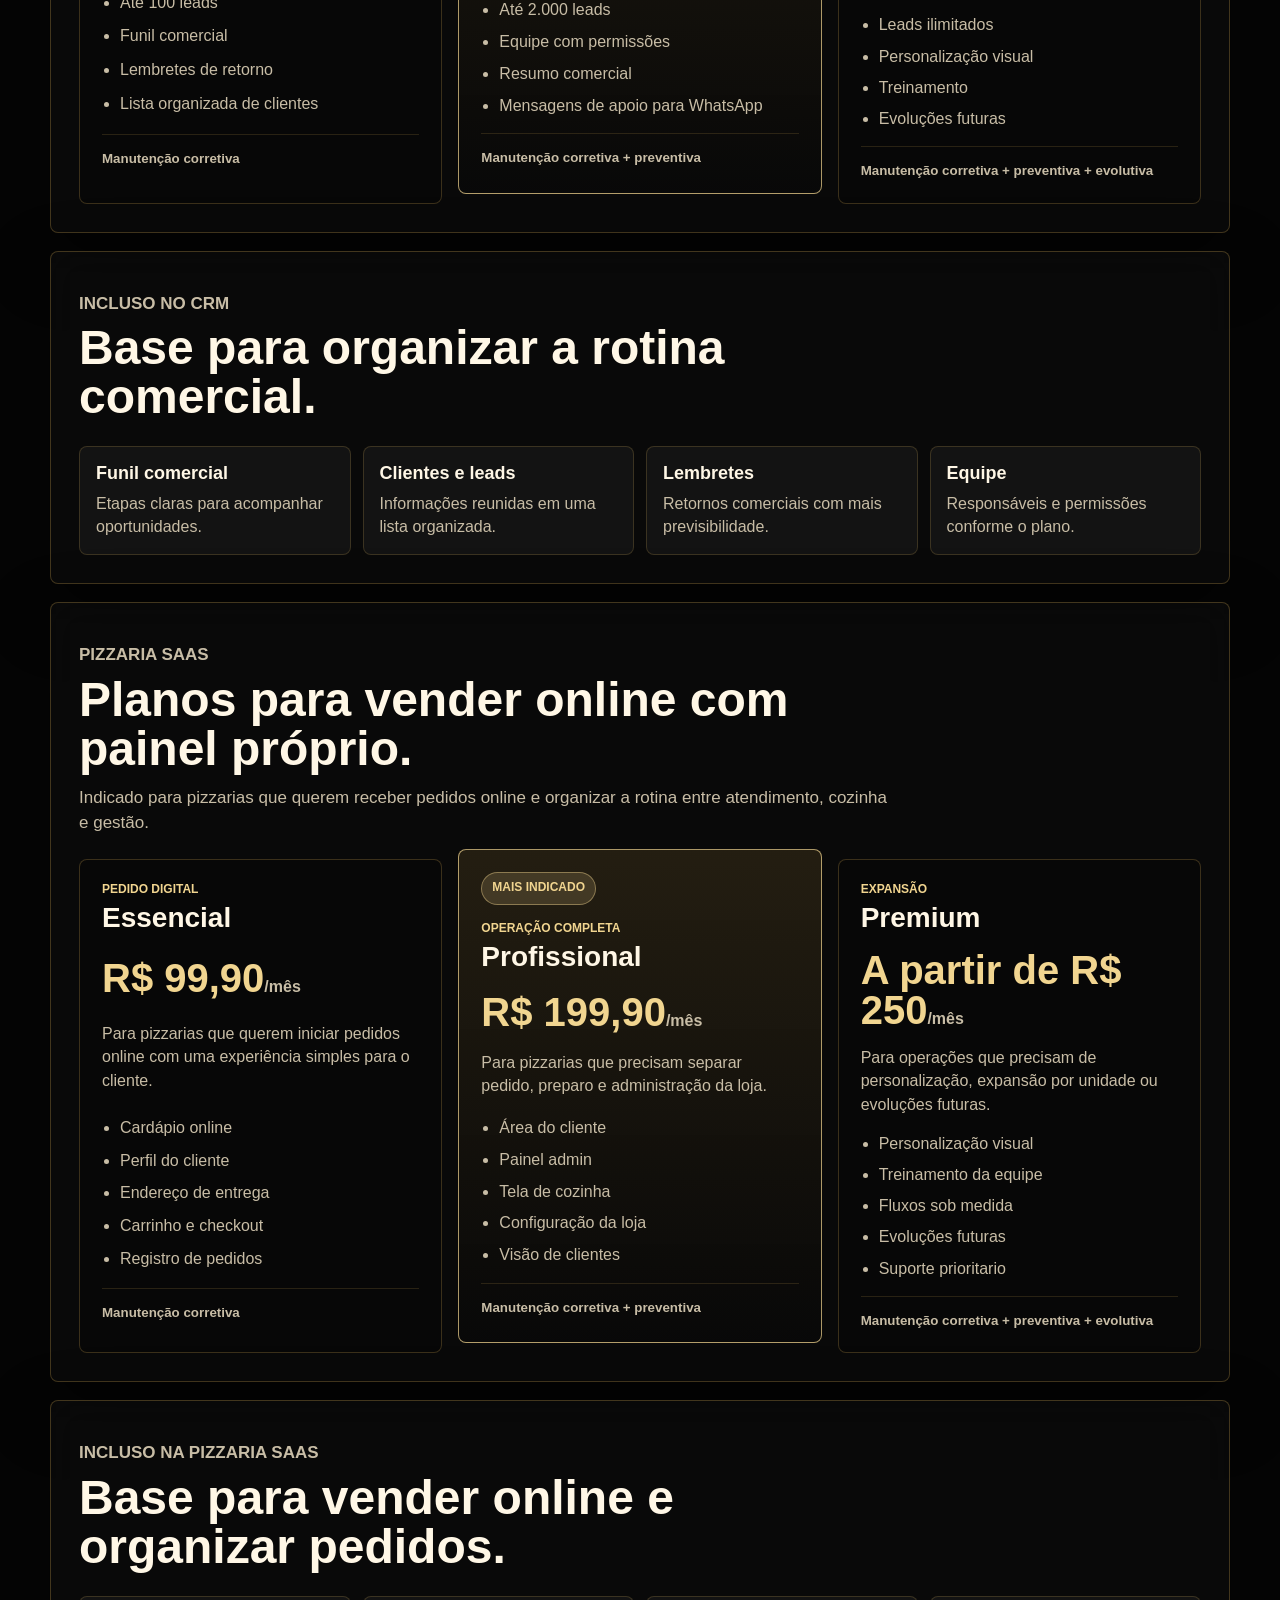
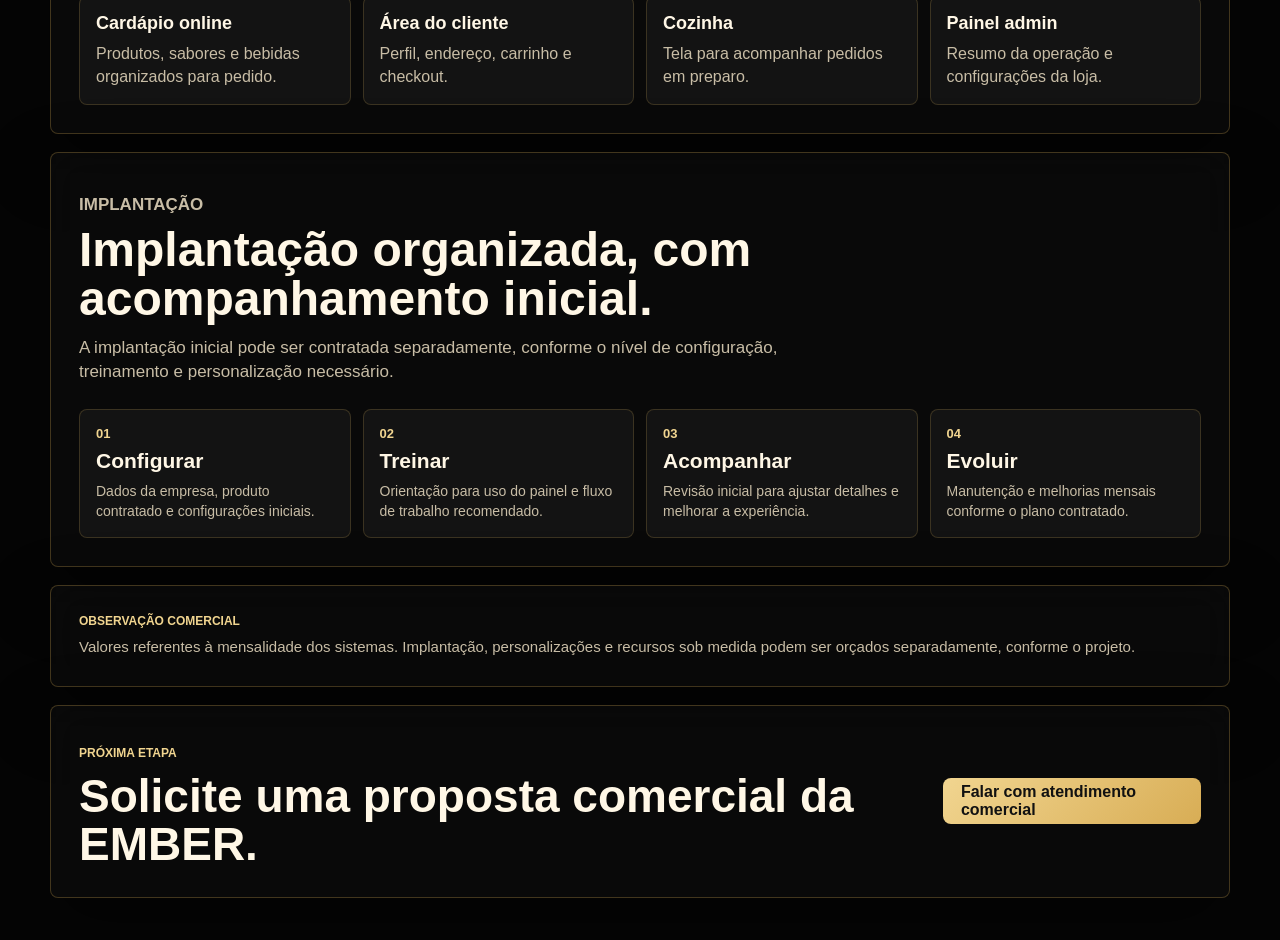
==== commit 98c21f1d: "Finaliza apresentacao comercial dos SaaS" ====
--- a/planos-comerciais-site/index.html
+++ b/planos-comerciais-site/index.html
@@ -7,7 +7,7 @@
     <meta http-equiv="Cache-Control" content="no-cache, no-store, must-revalidate">
     <meta http-equiv="Pragma" content="no-cache">
     <meta http-equiv="Expires" content="0">
-    <title>Apresentacao Comercial | EMBER SaaS</title>
+    <title>Apresentação Comercial | EMBER SaaS</title>
     <link rel="stylesheet" href="css/style.css?v=0252751">
 </head>
 
@@ -19,12 +19,12 @@
         <header class="hero">
             <div class="brand-block">
                 <img src="assets/ember-labs.png" alt="EMBER Labs" class="brand-logo">
-                <span>Apresentacao comercial</span>
+                <span>Apresentação comercial</span>
             </div>
             <div class="hero-copy">
-                <p class="eyebrow">Solucoes digitais para negocios</p>
-                <h1>Gestao, atendimento e pedidos em plataformas simples de operar.</h1>
-                <p class="hero-text">A EMBER desenvolve sistemas SaaS para pequenos negocios que precisam vender melhor, organizar rotinas e acompanhar a operacao com mais clareza.</p>
+                <p class="eyebrow">Soluções digitais para negócios</p>
+                <h1>Gestão, atendimento e pedidos em plataformas simples de operar.</h1>
+                <p class="hero-text">A EMBER desenvolve sistemas SaaS para pequenos negócios que precisam vender melhor, organizar rotinas e acompanhar a operação com mais clareza.</p>
             </div>
             <div class="hero-actions">
                 <a href="#planos" class="primary-action">Ver planos</a>
@@ -34,7 +34,7 @@
             </div>
         </header>
 
-        <section class="value-strip" aria-label="Solucoes comerciais">
+        <section class="value-strip" aria-label="Soluções comerciais">
             <div>
                 <strong>EMBER CRM</strong>
                 <span>Controle de oportunidades, retornos e rotina comercial.</span>
@@ -42,12 +42,12 @@
             </div>
             <div>
                 <strong>Pizzaria SaaS</strong>
-                <span>Pedidos online, cozinha e administracao em um painel dedicado.</span>
+                <span>Pedidos online, cozinha e administração em um painel dedicado.</span>
                 <a href="pizzaria/">Conhecer Pizzaria</a>
             </div>
             <div>
-                <strong>Suporte e evolucao</strong>
-                <span>Acompanhamento mensal para ajustes, manutencao e melhorias.</span>
+                <strong>Suporte e evolução</strong>
+                <span>Acompanhamento mensal para ajustes, manutenção e melhorias.</span>
             </div>
         </section>
 
@@ -55,7 +55,7 @@
             <div class="section-head">
                 <p class="eyebrow">EMBER CRM</p>
                 <h2>Planos para organizar vendas e atendimento.</h2>
-                <p>Indicado para empresas que querem transformar contatos soltos em uma rotina comercial acompanhavel.</p>
+                <p>Indicado para empresas que querem transformar contatos soltos em uma rotina comercial acompanhável.</p>
             </div>
 
             <div class="plans-grid">
@@ -64,16 +64,16 @@
                         <span>Entrada</span>
                         <h3>Essencial</h3>
                     </div>
-                    <strong class="price">R$ 99,90<span>/mes</span></strong>
-                    <p>Para quem esta comecando a organizar atendimentos, oportunidades e retornos.</p>
-                    <ul>
-                        <li>Ate 2 usuarios</li>
-                        <li>Ate 100 leads</li>
+                    <strong class="price">R$ 99,90<span>/mês</span></strong>
+                    <p>Para quem está começando a organizar atendimentos, oportunidades e retornos.</p>
+                    <ul>
+                        <li>Até 2 usuários</li>
+                        <li>Até 100 leads</li>
                         <li>Funil comercial</li>
                         <li>Lembretes de retorno</li>
                         <li>Lista organizada de clientes</li>
                     </ul>
-                    <small>Manutencao corretiva</small>
+                    <small>Manutenção corretiva</small>
                 </article>
 
                 <article class="plan-card featured">
@@ -82,55 +82,55 @@
                         <span>Equipe comercial</span>
                         <h3>Profissional</h3>
                     </div>
-                    <strong class="price">R$ 199,90<span>/mes</span></strong>
-                    <p>Para equipes que precisam acompanhar atendimentos, responsaveis e resultados.</p>
-                    <ul>
-                        <li>Ate 10 usuarios</li>
-                        <li>Ate 2.000 leads</li>
-                        <li>Equipe com permissoes</li>
+                    <strong class="price">R$ 199,90<span>/mês</span></strong>
+                    <p>Para equipes que precisam acompanhar atendimentos, responsáveis e resultados.</p>
+                    <ul>
+                        <li>Até 10 usuários</li>
+                        <li>Até 2.000 leads</li>
+                        <li>Equipe com permissões</li>
                         <li>Resumo comercial</li>
                         <li>Mensagens de apoio para WhatsApp</li>
                     </ul>
-                    <small>Manutencao corretiva + preventiva</small>
-                </article>
-
-                <article class="plan-card">
-                    <div class="plan-top">
-                        <span>Operacao sob medida</span>
+                    <small>Manutenção corretiva + preventiva</small>
+                </article>
+
+                <article class="plan-card">
+                    <div class="plan-top">
+                        <span>Operação sob medida</span>
                         <h3>Premium</h3>
                     </div>
-                    <strong class="price">A partir de R$ 250<span>/mes</span></strong>
-                    <p>Para operacoes que precisam de personalizacao, treinamento e evolucoes sob medida.</p>
-                    <ul>
-                        <li>Usuarios ilimitados</li>
+                    <strong class="price">A partir de R$ 250<span>/mês</span></strong>
+                    <p>Para operações que precisam de personalização, treinamento e evoluções sob medida.</p>
+                    <ul>
+                        <li>Usuários ilimitados</li>
                         <li>Leads ilimitados</li>
-                        <li>Personalizacao visual</li>
+                        <li>Personalização visual</li>
                         <li>Treinamento</li>
-                        <li>Evolucoes futuras</li>
-                    </ul>
-                    <small>Manutencao corretiva + preventiva + evolutiva</small>
-                </article>
-            </div>
-        </section>
-
-        <section class="included-section" aria-label="O que esta incluso no CRM">
+                        <li>Evoluções futuras</li>
+                    </ul>
+                    <small>Manutenção corretiva + preventiva + evolutiva</small>
+                </article>
+            </div>
+        </section>
+
+        <section class="included-section" aria-label="O que está incluso no CRM">
             <div class="section-head compact">
                 <p class="eyebrow">Incluso no CRM</p>
                 <h2>Base para organizar a rotina comercial.</h2>
             </div>
             <div class="included-grid">
                 <div><strong>Funil comercial</strong><span>Etapas claras para acompanhar oportunidades.</span></div>
-                <div><strong>Clientes e leads</strong><span>Informacoes reunidas em uma lista organizada.</span></div>
+                <div><strong>Clientes e leads</strong><span>Informações reunidas em uma lista organizada.</span></div>
                 <div><strong>Lembretes</strong><span>Retornos comerciais com mais previsibilidade.</span></div>
-                <div><strong>Equipe</strong><span>Responsaveis e permissoes conforme o plano.</span></div>
+                <div><strong>Equipe</strong><span>Responsáveis e permissões conforme o plano.</span></div>
             </div>
         </section>
 
         <section class="plans-section product-section" id="pizzaria">
             <div class="section-head">
                 <p class="eyebrow">Pizzaria SaaS</p>
-                <h2>Planos para vender online com painel proprio.</h2>
-                <p>Indicado para pizzarias que querem receber pedidos online e organizar a rotina entre atendimento, cozinha e gestao.</p>
+                <h2>Planos para vender online com painel próprio.</h2>
+                <p>Indicado para pizzarias que querem receber pedidos online e organizar a rotina entre atendimento, cozinha e gestão.</p>
             </div>
 
             <div class="plans-grid">
@@ -139,106 +139,106 @@
                         <span>Pedido digital</span>
                         <h3>Essencial</h3>
                     </div>
-                    <strong class="price">R$ 99,90<span>/mes</span></strong>
-                    <p>Para pizzarias que querem iniciar pedidos online com uma experiencia simples para o cliente.</p>
-                    <ul>
-                        <li>Cardapio online</li>
+                    <strong class="price">R$ 99,90<span>/mês</span></strong>
+                    <p>Para pizzarias que querem iniciar pedidos online com uma experiência simples para o cliente.</p>
+                    <ul>
+                        <li>Cardápio online</li>
                         <li>Perfil do cliente</li>
-                        <li>Endereco de entrega</li>
+                        <li>Endereço de entrega</li>
                         <li>Carrinho e checkout</li>
                         <li>Registro de pedidos</li>
                     </ul>
-                    <small>Manutencao corretiva</small>
+                    <small>Manutenção corretiva</small>
                 </article>
 
                 <article class="plan-card featured">
                     <div class="plan-badge">Mais indicado</div>
                     <div class="plan-top">
-                        <span>Operacao completa</span>
+                        <span>Operação completa</span>
                         <h3>Profissional</h3>
                     </div>
-                    <strong class="price">R$ 199,90<span>/mes</span></strong>
-                    <p>Para pizzarias que precisam separar pedido, preparo e administracao da loja.</p>
-                    <ul>
-                        <li>Area do cliente</li>
+                    <strong class="price">R$ 199,90<span>/mês</span></strong>
+                    <p>Para pizzarias que precisam separar pedido, preparo e administração da loja.</p>
+                    <ul>
+                        <li>Área do cliente</li>
                         <li>Painel admin</li>
                         <li>Tela de cozinha</li>
-                        <li>Configuracao da loja</li>
-                        <li>Visao de clientes</li>
-                    </ul>
-                    <small>Manutencao corretiva + preventiva</small>
-                </article>
-
-                <article class="plan-card">
-                    <div class="plan-top">
-                        <span>Expansao</span>
+                        <li>Configuração da loja</li>
+                        <li>Visão de clientes</li>
+                    </ul>
+                    <small>Manutenção corretiva + preventiva</small>
+                </article>
+
+                <article class="plan-card">
+                    <div class="plan-top">
+                        <span>Expansão</span>
                         <h3>Premium</h3>
                     </div>
-                    <strong class="price">A partir de R$ 250<span>/mes</span></strong>
-                    <p>Para operacoes que precisam de personalizacao, expansao por unidade ou evolucoes futuras.</p>
-                    <ul>
-                        <li>Personalizacao visual</li>
+                    <strong class="price">A partir de R$ 250<span>/mês</span></strong>
+                    <p>Para operações que precisam de personalização, expansão por unidade ou evoluções futuras.</p>
+                    <ul>
+                        <li>Personalização visual</li>
                         <li>Treinamento da equipe</li>
                         <li>Fluxos sob medida</li>
-                        <li>Evolucoes futuras</li>
+                        <li>Evoluções futuras</li>
                         <li>Suporte prioritario</li>
                     </ul>
-                    <small>Manutencao corretiva + preventiva + evolutiva</small>
-                </article>
-            </div>
-        </section>
-
-        <section class="included-section" aria-label="O que esta incluso na Pizzaria SaaS">
+                    <small>Manutenção corretiva + preventiva + evolutiva</small>
+                </article>
+            </div>
+        </section>
+
+        <section class="included-section" aria-label="O que está incluso na Pizzaria SaaS">
             <div class="section-head compact">
                 <p class="eyebrow">Incluso na Pizzaria SaaS</p>
                 <h2>Base para vender online e organizar pedidos.</h2>
             </div>
             <div class="included-grid">
-                <div><strong>Cardapio online</strong><span>Produtos, sabores e bebidas organizados para pedido.</span></div>
-                <div><strong>Area do cliente</strong><span>Perfil, endereco, carrinho e checkout.</span></div>
+                <div><strong>Cardápio online</strong><span>Produtos, sabores e bebidas organizados para pedido.</span></div>
+                <div><strong>Área do cliente</strong><span>Perfil, endereço, carrinho e checkout.</span></div>
                 <div><strong>Cozinha</strong><span>Tela para acompanhar pedidos em preparo.</span></div>
-                <div><strong>Painel admin</strong><span>Resumo da operacao e configuracoes da loja.</span></div>
+                <div><strong>Painel admin</strong><span>Resumo da operação e configurações da loja.</span></div>
             </div>
         </section>
 
         <section class="process-section" id="implantacao">
             <div class="section-head compact">
-                <p class="eyebrow">Implantacao</p>
-                <h2>Implantacao organizada, com acompanhamento inicial.</h2>
-                <p>A implantacao inicial pode ser contratada separadamente conforme o nivel de configuracao, treinamento e personalizacao necessario.</p>
+                <p class="eyebrow">Implantação</p>
+                <h2>Implantação organizada, com acompanhamento inicial.</h2>
+                <p>A implantação inicial pode ser contratada separadamente, conforme o nível de configuração, treinamento e personalização necessário.</p>
             </div>
             <div class="process-grid">
                 <div>
                     <span>01</span>
                     <strong>Configurar</strong>
-                    <p>Dados da empresa, produto contratado e configuracoes iniciais.</p>
+                    <p>Dados da empresa, produto contratado e configurações iniciais.</p>
                 </div>
                 <div>
                     <span>02</span>
                     <strong>Treinar</strong>
-                    <p>Orientacao para uso do painel e fluxo de trabalho recomendado.</p>
+                    <p>Orientação para uso do painel e fluxo de trabalho recomendado.</p>
                 </div>
                 <div>
                     <span>03</span>
                     <strong>Acompanhar</strong>
-                    <p>Revisao inicial para ajustar detalhes e melhorar a experiencia.</p>
+                    <p>Revisão inicial para ajustar detalhes e melhorar a experiência.</p>
                 </div>
                 <div>
                     <span>04</span>
                     <strong>Evoluir</strong>
-                    <p>Manutencao e melhorias mensais conforme o plano contratado.</p>
-                </div>
-            </div>
-        </section>
-
-        <section class="commercial-note" aria-label="Observacao comercial">
-            <strong>Observacao comercial</strong>
-            <p>Valores referentes a mensalidade dos sistemas. Implantacao, personalizacoes e recursos sob medida podem ser orcados separadamente conforme o projeto.</p>
+                    <p>Manutenção e melhorias mensais conforme o plano contratado.</p>
+                </div>
+            </div>
+        </section>
+
+        <section class="commercial-note" aria-label="Observação comercial">
+            <strong>Observação comercial</strong>
+            <p>Valores referentes à mensalidade dos sistemas. Implantação, personalizações e recursos sob medida podem ser orçados separadamente, conforme o projeto.</p>
         </section>
 
         <section class="cta-panel">
             <div>
-                <p class="eyebrow">Proxima etapa</p>
+                <p class="eyebrow">Próxima etapa</p>
                 <h2>Solicite uma proposta comercial da EMBER.</h2>
             </div>
             <a href="contato/" class="primary-action">Falar com atendimento comercial</a>
--- a/planos-comerciais-site/css/style.css
+++ b/planos-comerciais-site/css/style.css
@@ -478,6 +478,16 @@
   width: 74px;
 }
 
+.profile-photo {
+  aspect-ratio: 1;
+  border: 1px solid rgba(241, 213, 144, 0.42);
+  border-radius: 8px;
+  height: 96px;
+  object-fit: cover;
+  object-position: center 22%;
+  width: 96px;
+}
+
 .profile-card h2 {
   font-size: clamp(30px, 4vw, 44px);
   line-height: 1;
@@ -598,6 +608,11 @@
   .profile-avatar {
     height: 62px;
     width: 62px;
+  }
+
+  .profile-photo {
+    height: 76px;
+    width: 76px;
   }
 
   .profile-card h2 {
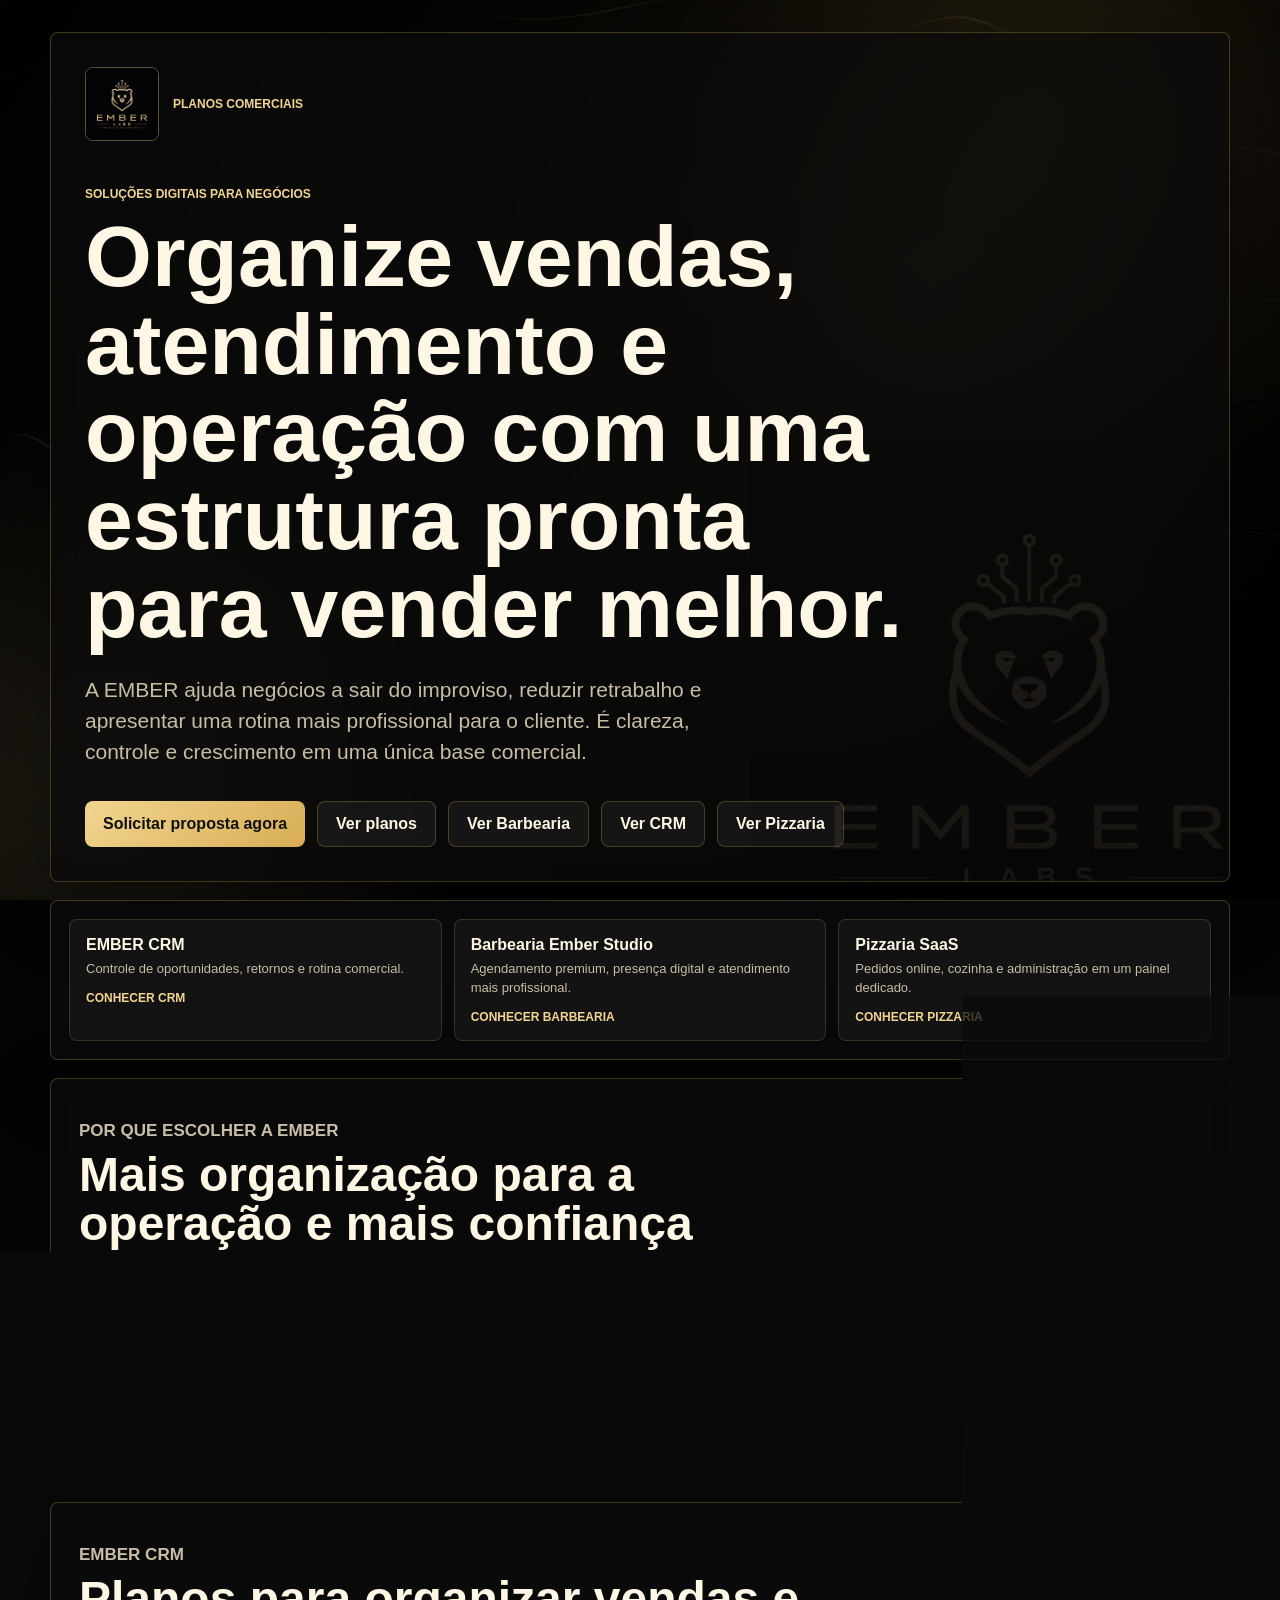
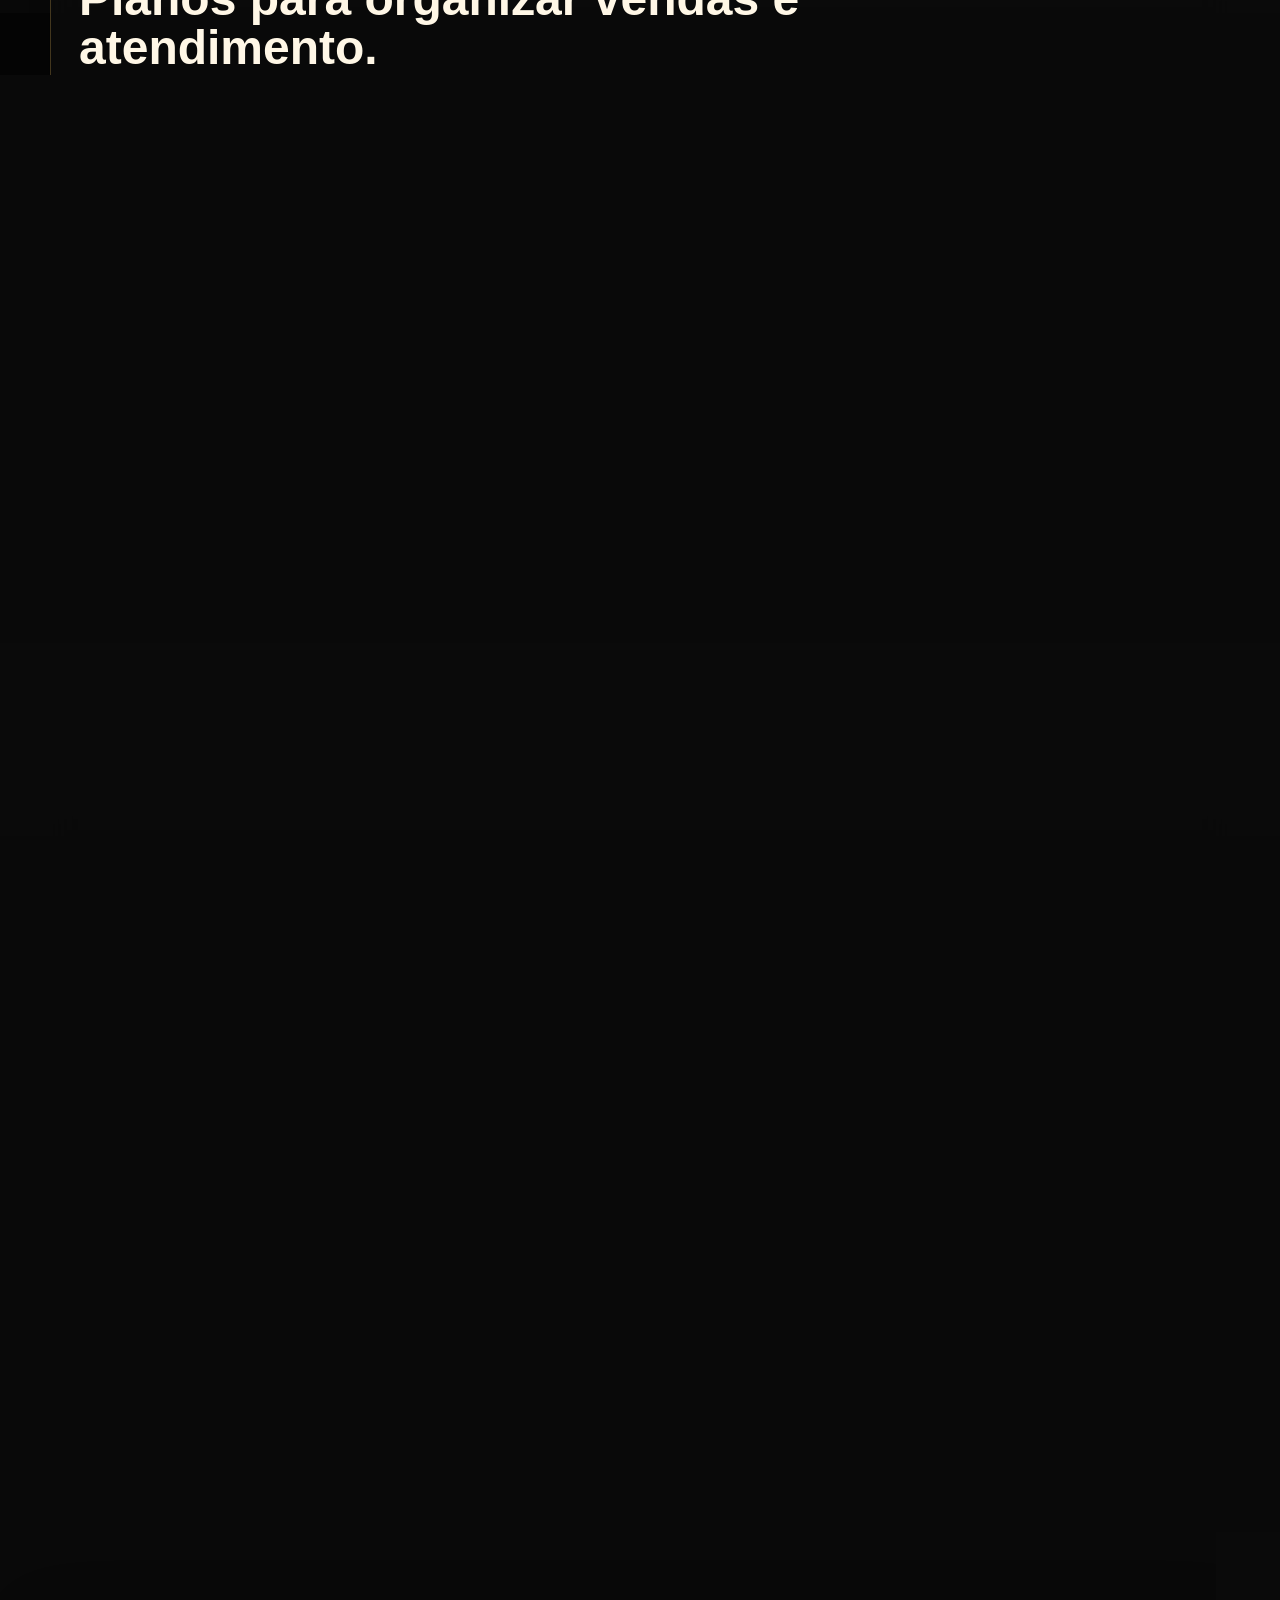
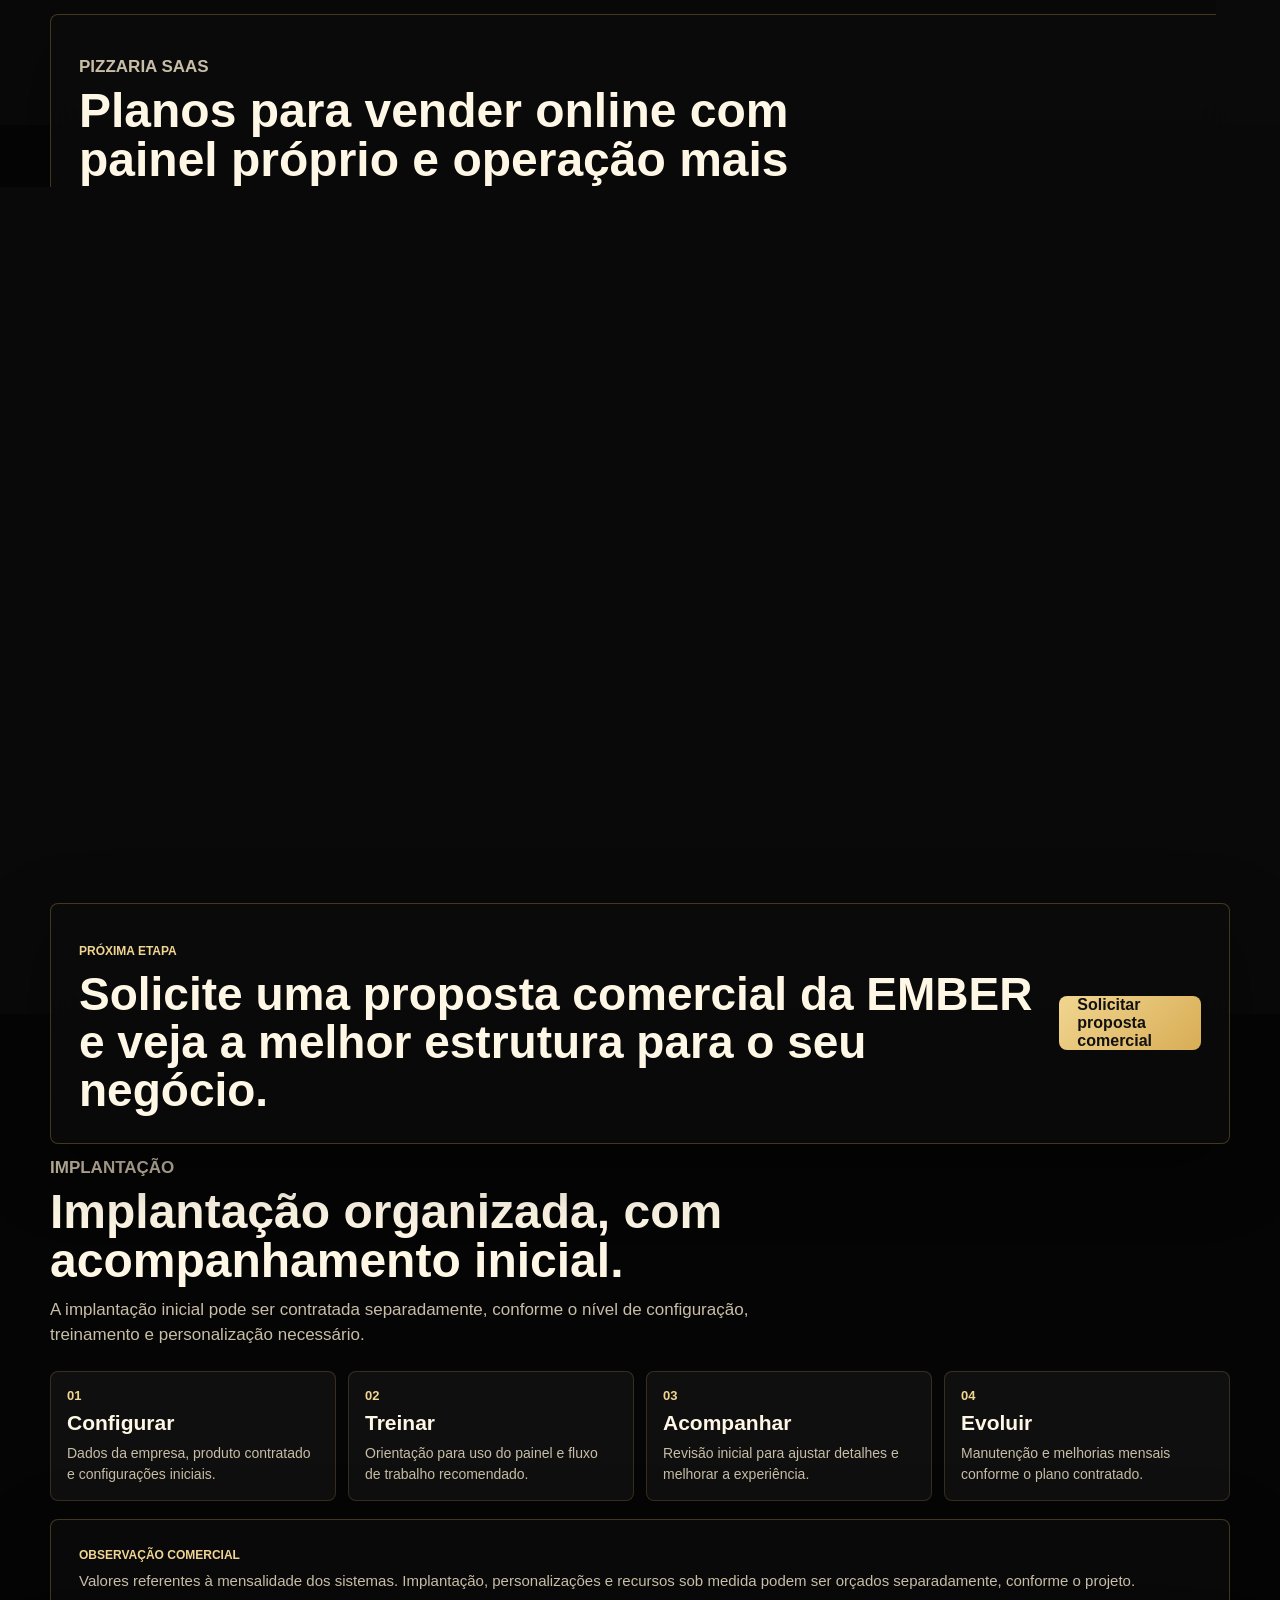
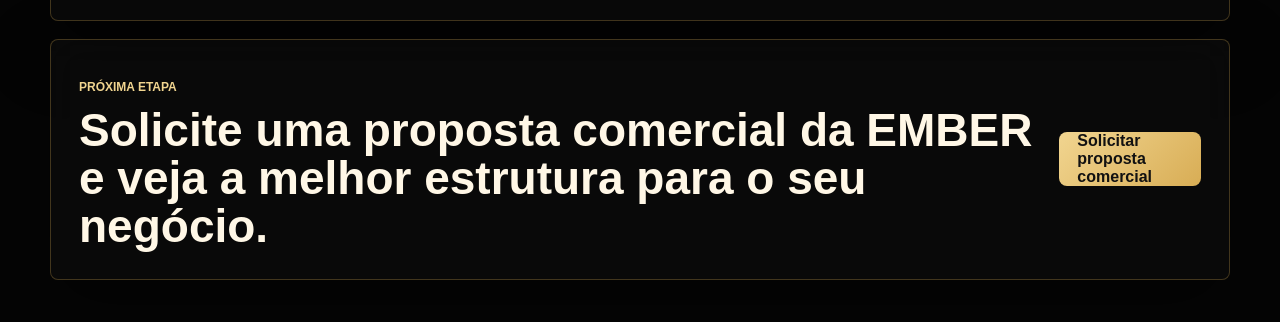
==== commit b512b780: "Refina apresentacao comercial dos planos" ====
--- a/planos-comerciais-site/index.html
+++ b/planos-comerciais-site/index.html
@@ -19,18 +19,19 @@
         <header class="hero">
             <div class="brand-block">
                 <img src="assets/ember-labs.png" alt="EMBER Labs" class="brand-logo">
-                <span>Apresentação comercial</span>
+                <span>Planos comerciais</span>
             </div>
             <div class="hero-copy">
                 <p class="eyebrow">Soluções digitais para negócios</p>
-                <h1>Gestão, atendimento e pedidos em plataformas simples de operar.</h1>
-                <p class="hero-text">A EMBER desenvolve sistemas SaaS para pequenos negócios que precisam vender melhor, organizar rotinas e acompanhar a operação com mais clareza.</p>
+                <h1>Organize vendas, atendimento e operação com uma estrutura pronta para vender melhor.</h1>
+                <p class="hero-text">A EMBER ajuda negócios a sair do improviso, reduzir retrabalho e apresentar uma rotina mais profissional para o cliente. É clareza, controle e crescimento em uma única base comercial.</p>
             </div>
             <div class="hero-actions">
-                <a href="#planos" class="primary-action">Ver planos</a>
+                <a href="contato/" class="primary-action">Solicitar proposta agora</a>
+                <a href="#crm" class="secondary-action">Ver planos</a>
+                <a href="#barbearia" class="secondary-action">Ver Barbearia</a>
                 <a href="crm/" class="secondary-action">Ver CRM</a>
                 <a href="pizzaria/" class="secondary-action">Ver Pizzaria</a>
-                <a href="contato/" class="secondary-action">Solicitar proposta</a>
             </div>
         </header>
 
@@ -41,31 +42,45 @@
                 <a href="crm/">Conhecer CRM</a>
             </div>
             <div>
+                <strong>Barbearia Ember Studio</strong>
+                <span>Agendamento premium, presença digital e atendimento mais profissional.</span>
+                <a href="#barbearia">Conhecer Barbearia</a>
+            </div>
+            <div>
                 <strong>Pizzaria SaaS</strong>
                 <span>Pedidos online, cozinha e administração em um painel dedicado.</span>
                 <a href="pizzaria/">Conhecer Pizzaria</a>
             </div>
-            <div>
-                <strong>Suporte e evolução</strong>
-                <span>Acompanhamento mensal para ajustes, manutenção e melhorias.</span>
-            </div>
-        </section>
-
-        <section class="plans-section" id="planos">
+        </section>
+
+        <section class="included-section commercial-benefits" aria-label="Por que escolher a EMBER">
+            <div class="section-head compact">
+                <p class="eyebrow">Por que escolher a EMBER</p>
+                <h2>Mais organização para a operação e mais confiança para vender.</h2>
+            </div>
+            <div class="included-grid">
+                <div><strong>Organização</strong><span>Rotina comercial e operacional reunida em uma visão clara.</span></div>
+                <div><strong>Atendimento</strong><span>Respostas mais rápidas e maior previsibilidade no dia a dia.</span></div>
+                <div><strong>Escalabilidade</strong><span>Estruturas que crescem com o negócio sem complicar o uso.</span></div>
+                <div><strong>Suporte</strong><span>Manutenção, evoluções e acompanhamento com foco em continuidade.</span></div>
+            </div>
+        </section>
+
+        <section class="plans-section" id="crm">
             <div class="section-head">
                 <p class="eyebrow">EMBER CRM</p>
                 <h2>Planos para organizar vendas e atendimento.</h2>
-                <p>Indicado para empresas que querem transformar contatos soltos em uma rotina comercial acompanhável.</p>
+                <p>Estrutura comercial pensada para apresentar os níveis de serviço com clareza, valor e facilidade de contratação.</p>
             </div>
 
             <div class="plans-grid">
                 <article class="plan-card">
                     <div class="plan-top">
-                        <span>Entrada</span>
+                        <span>Começar bem</span>
                         <h3>Essencial</h3>
                     </div>
                     <strong class="price">R$ 99,90<span>/mês</span></strong>
-                    <p>Para quem está começando a organizar atendimentos, oportunidades e retornos.</p>
+                    <p>Para negócios que querem começar a vender com mais organização e controle.</p>
                     <ul>
                         <li>Até 2 usuários</li>
                         <li>Até 100 leads</li>
@@ -73,17 +88,17 @@
                         <li>Lembretes de retorno</li>
                         <li>Lista organizada de clientes</li>
                     </ul>
-                    <small>Manutenção corretiva</small>
+                    <small>Ideal para entrar no processo sem complicação</small>
                 </article>
 
                 <article class="plan-card featured">
-                    <div class="plan-badge">Mais indicado</div>
-                    <div class="plan-top">
-                        <span>Equipe comercial</span>
+                    <div class="plan-badge">Plano principal</div>
+                    <div class="plan-top">
+                        <span>Mais recomendado</span>
                         <h3>Profissional</h3>
                     </div>
                     <strong class="price">R$ 199,90<span>/mês</span></strong>
-                    <p>Para equipes que precisam acompanhar atendimentos, responsáveis e resultados.</p>
+                    <p>Para equipes que querem vender com consistência, acompanhar atendimentos e melhorar a rotina comercial.</p>
                     <ul>
                         <li>Até 10 usuários</li>
                         <li>Até 2.000 leads</li>
@@ -91,16 +106,16 @@
                         <li>Resumo comercial</li>
                         <li>Mensagens de apoio para WhatsApp</li>
                     </ul>
-                    <small>Manutenção corretiva + preventiva</small>
-                </article>
-
-                <article class="plan-card">
-                    <div class="plan-top">
-                        <span>Operação sob medida</span>
+                    <small>O nível mais equilibrado para operação e crescimento</small>
+                </article>
+
+                <article class="plan-card">
+                    <div class="plan-top">
+                        <span>Escalar com liberdade</span>
                         <h3>Premium</h3>
                     </div>
                     <strong class="price">A partir de R$ 250<span>/mês</span></strong>
-                    <p>Para operações que precisam de personalização, treinamento e evoluções sob medida.</p>
+                    <p>Para operações que precisam de personalização, treinamento e evoluções sob medida para crescer sem limite.</p>
                     <ul>
                         <li>Usuários ilimitados</li>
                         <li>Leads ilimitados</li>
@@ -108,39 +123,88 @@
                         <li>Treinamento</li>
                         <li>Evoluções futuras</li>
                     </ul>
-                    <small>Manutenção corretiva + preventiva + evolutiva</small>
-                </article>
-            </div>
-        </section>
-
-        <section class="included-section" aria-label="O que está incluso no CRM">
-            <div class="section-head compact">
-                <p class="eyebrow">Incluso no CRM</p>
-                <h2>Base para organizar a rotina comercial.</h2>
-            </div>
-            <div class="included-grid">
-                <div><strong>Funil comercial</strong><span>Etapas claras para acompanhar oportunidades.</span></div>
-                <div><strong>Clientes e leads</strong><span>Informações reunidas em uma lista organizada.</span></div>
-                <div><strong>Lembretes</strong><span>Retornos comerciais com mais previsibilidade.</span></div>
-                <div><strong>Equipe</strong><span>Responsáveis e permissões conforme o plano.</span></div>
+                    <small>Para quem quer estrutura avançada e suporte contínuo</small>
+                </article>
+            </div>
+        </section>
+
+        <section class="plans-section product-section" id="barbearia">
+            <div class="section-head">
+                <p class="eyebrow">Ember Studio</p>
+                <h2>Planos para barbearia com agendamento premium e presença comercial forte.</h2>
+                <p>Ideal para negócios que desejam vender mais, organizar horários e oferecer uma experiência moderna que transmite profissionalismo desde o primeiro contato.</p>
+            </div>
+
+            <div class="plans-grid">
+                <article class="plan-card">
+                    <div class="plan-top">
+                        <span>Começar com presença</span>
+                        <h3>Essencial</h3>
+                    </div>
+                    <strong class="price">R$ 99,90<span>/mês</span></strong>
+                    <p>Para barbearias que querem entrar no mercado com agenda organizada e uma imagem mais profissional.</p>
+                    <ul>
+                        <li>Agenda de horários</li>
+                        <li>Reserva por WhatsApp</li>
+                        <li>Perfil de barbeiros</li>
+                        <li>Catálogo de serviços</li>
+                        <li>Operação básica</li>
+                    </ul>
+                    <small>Boa base para operar com ordem</small>
+                </article>
+
+                <article class="plan-card featured">
+                    <div class="plan-badge">Plano principal</div>
+                    <div class="plan-top">
+                        <span>Mais recomendado</span>
+                        <h3>Profissional</h3>
+                    </div>
+                    <strong class="price">R$ 199,90<span>/mês</span></strong>
+                    <p>Para barbearias que querem controlar agendamento, atendimento e fluxo de clientes com consistência e mais clareza.</p>
+                    <ul>
+                        <li>Agenda e disponibilidade</li>
+                        <li>Atendimento direto pelo WhatsApp</li>
+                        <li>Gestão de serviços e equipes</li>
+                        <li>Layout premium para o cliente</li>
+                        <li>Suporte prioritário</li>
+                    </ul>
+                    <small>O plano ideal para crescer com mais previsibilidade</small>
+                </article>
+
+                <article class="plan-card">
+                    <div class="plan-top">
+                        <span>Escalar com identidade</span>
+                        <h3>Premium</h3>
+                    </div>
+                    <strong class="price">A partir de R$ 250<span>/mês</span></strong>
+                    <p>Para operações que querem evoluir com personalização, identidade visual e melhorias contínuas para fortalecer a marca.</p>
+                    <ul>
+                        <li>Personalização visual</li>
+                        <li>Treinamento da operação</li>
+                        <li>Evoluções sob medida</li>
+                        <li>Suporte avançado</li>
+                        <li>Atendimento comercial consultivo</li>
+                    </ul>
+                    <small>Para quem quer estrutura completa e evolução constante</small>
+                </article>
             </div>
         </section>
 
         <section class="plans-section product-section" id="pizzaria">
             <div class="section-head">
                 <p class="eyebrow">Pizzaria SaaS</p>
-                <h2>Planos para vender online com painel próprio.</h2>
-                <p>Indicado para pizzarias que querem receber pedidos online e organizar a rotina entre atendimento, cozinha e gestão.</p>
+                <h2>Planos para vender online com painel próprio e operação mais profissional.</h2>
+                <p>Indicado para pizzarias que querem receber pedidos online e organizar a rotina entre atendimento, cozinha e gestão com mais clareza.</p>
             </div>
 
             <div class="plans-grid">
                 <article class="plan-card">
                     <div class="plan-top">
-                        <span>Pedido digital</span>
+                        <span>Começar com pedidos</span>
                         <h3>Essencial</h3>
                     </div>
                     <strong class="price">R$ 99,90<span>/mês</span></strong>
-                    <p>Para pizzarias que querem iniciar pedidos online com uma experiência simples para o cliente.</p>
+                    <p>Para pizzarias que querem iniciar pedidos online e oferecer uma experiência simples para o cliente.</p>
                     <ul>
                         <li>Cardápio online</li>
                         <li>Perfil do cliente</li>
@@ -148,17 +212,17 @@
                         <li>Carrinho e checkout</li>
                         <li>Registro de pedidos</li>
                     </ul>
-                    <small>Manutenção corretiva</small>
+                    <small>Boa base para começar a vender de forma organizada</small>
                 </article>
 
                 <article class="plan-card featured">
-                    <div class="plan-badge">Mais indicado</div>
-                    <div class="plan-top">
-                        <span>Operação completa</span>
+                    <div class="plan-badge">Plano principal</div>
+                    <div class="plan-top">
+                        <span>Mais recomendado</span>
                         <h3>Profissional</h3>
                     </div>
                     <strong class="price">R$ 199,90<span>/mês</span></strong>
-                    <p>Para pizzarias que precisam separar pedido, preparo e administração da loja.</p>
+                    <p>Para pizzarias que precisam separar pedido, preparo e administração da loja com melhor fluxo e menos falha operacional.</p>
                     <ul>
                         <li>Área do cliente</li>
                         <li>Painel admin</li>
@@ -166,16 +230,16 @@
                         <li>Configuração da loja</li>
                         <li>Visão de clientes</li>
                     </ul>
-                    <small>Manutenção corretiva + preventiva</small>
-                </article>
-
-                <article class="plan-card">
-                    <div class="plan-top">
-                        <span>Expansão</span>
+                    <small>O nível ideal para melhorar a operação e aumentar a produtividade</small>
+                </article>
+
+                <article class="plan-card">
+                    <div class="plan-top">
+                        <span>Escalar com controle</span>
                         <h3>Premium</h3>
                     </div>
                     <strong class="price">A partir de R$ 250<span>/mês</span></strong>
-                    <p>Para operações que precisam de personalização, expansão por unidade ou evoluções futuras.</p>
+                    <p>Para operações que precisam de personalização, expansão por unidade e evoluções futuras para crescer com consistência.</p>
                     <ul>
                         <li>Personalização visual</li>
                         <li>Treinamento da equipe</li>
@@ -183,25 +247,18 @@
                         <li>Evoluções futuras</li>
                         <li>Suporte prioritario</li>
                     </ul>
-                    <small>Manutenção corretiva + preventiva + evolutiva</small>
-                </article>
-            </div>
-        </section>
-
-        <section class="included-section" aria-label="O que está incluso na Pizzaria SaaS">
-            <div class="section-head compact">
-                <p class="eyebrow">Incluso na Pizzaria SaaS</p>
-                <h2>Base para vender online e organizar pedidos.</h2>
-            </div>
-            <div class="included-grid">
-                <div><strong>Cardápio online</strong><span>Produtos, sabores e bebidas organizados para pedido.</span></div>
-                <div><strong>Área do cliente</strong><span>Perfil, endereço, carrinho e checkout.</span></div>
-                <div><strong>Cozinha</strong><span>Tela para acompanhar pedidos em preparo.</span></div>
-                <div><strong>Painel admin</strong><span>Resumo da operação e configurações da loja.</span></div>
-            </div>
-        </section>
-
-        <section class="process-section" id="implantacao">
+                    <small>Para quem quer crescimento com suporte real e evolução contínua</small>
+                </article>
+            </div>
+        </section>
+
+        <section class="cta-panel">
+            <div>
+                <p class="eyebrow">Próxima etapa</p>
+                <h2>Solicite uma proposta comercial da EMBER e veja a melhor estrutura para o seu negócio.</h2>
+            </div>
+            <a href="contato/" class="primary-action">Solicitar proposta comercial</a>
+        </section>
             <div class="section-head compact">
                 <p class="eyebrow">Implantação</p>
                 <h2>Implantação organizada, com acompanhamento inicial.</h2>
@@ -239,9 +296,9 @@
         <section class="cta-panel">
             <div>
                 <p class="eyebrow">Próxima etapa</p>
-                <h2>Solicite uma proposta comercial da EMBER.</h2>
-            </div>
-            <a href="contato/" class="primary-action">Falar com atendimento comercial</a>
+                <h2>Solicite uma proposta comercial da EMBER e veja a melhor estrutura para o seu negócio.</h2>
+            </div>
+            <a href="contato/" class="primary-action">Solicitar proposta comercial</a>
         </section>
     </main>
 
